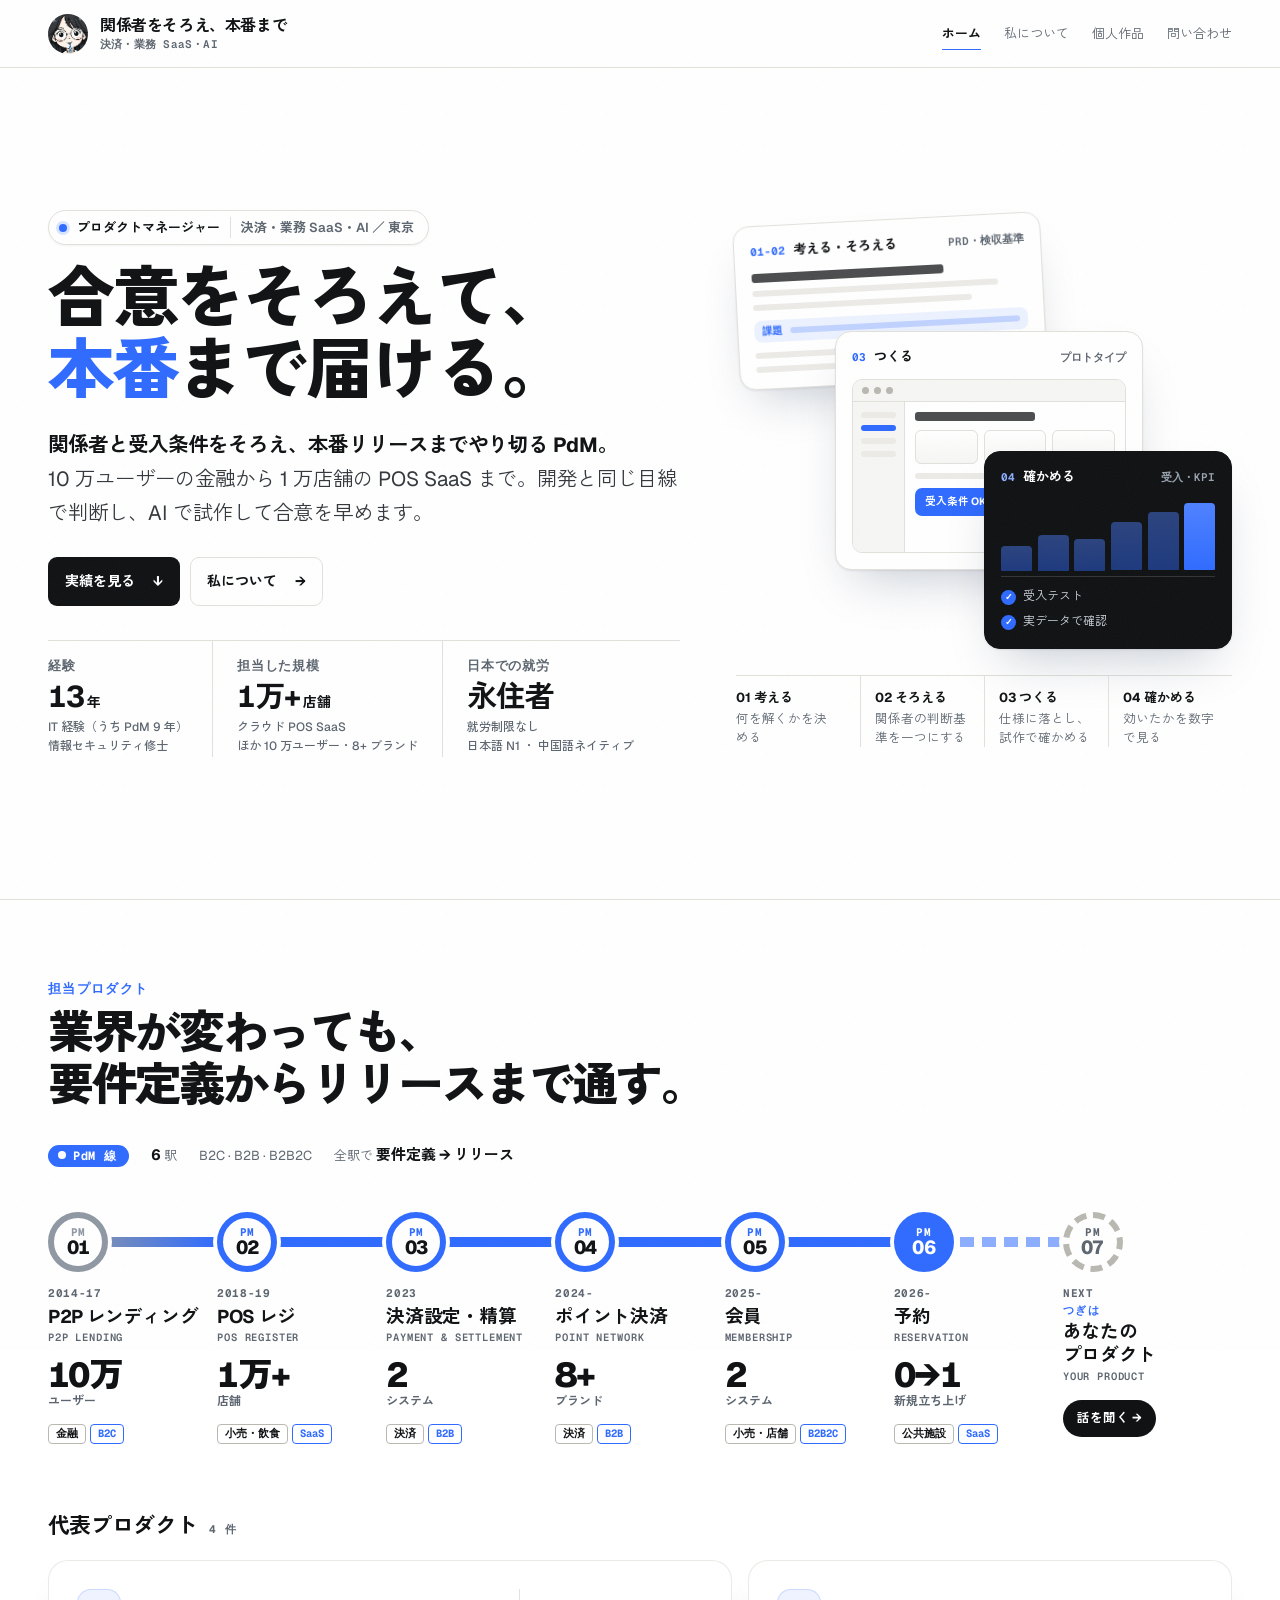
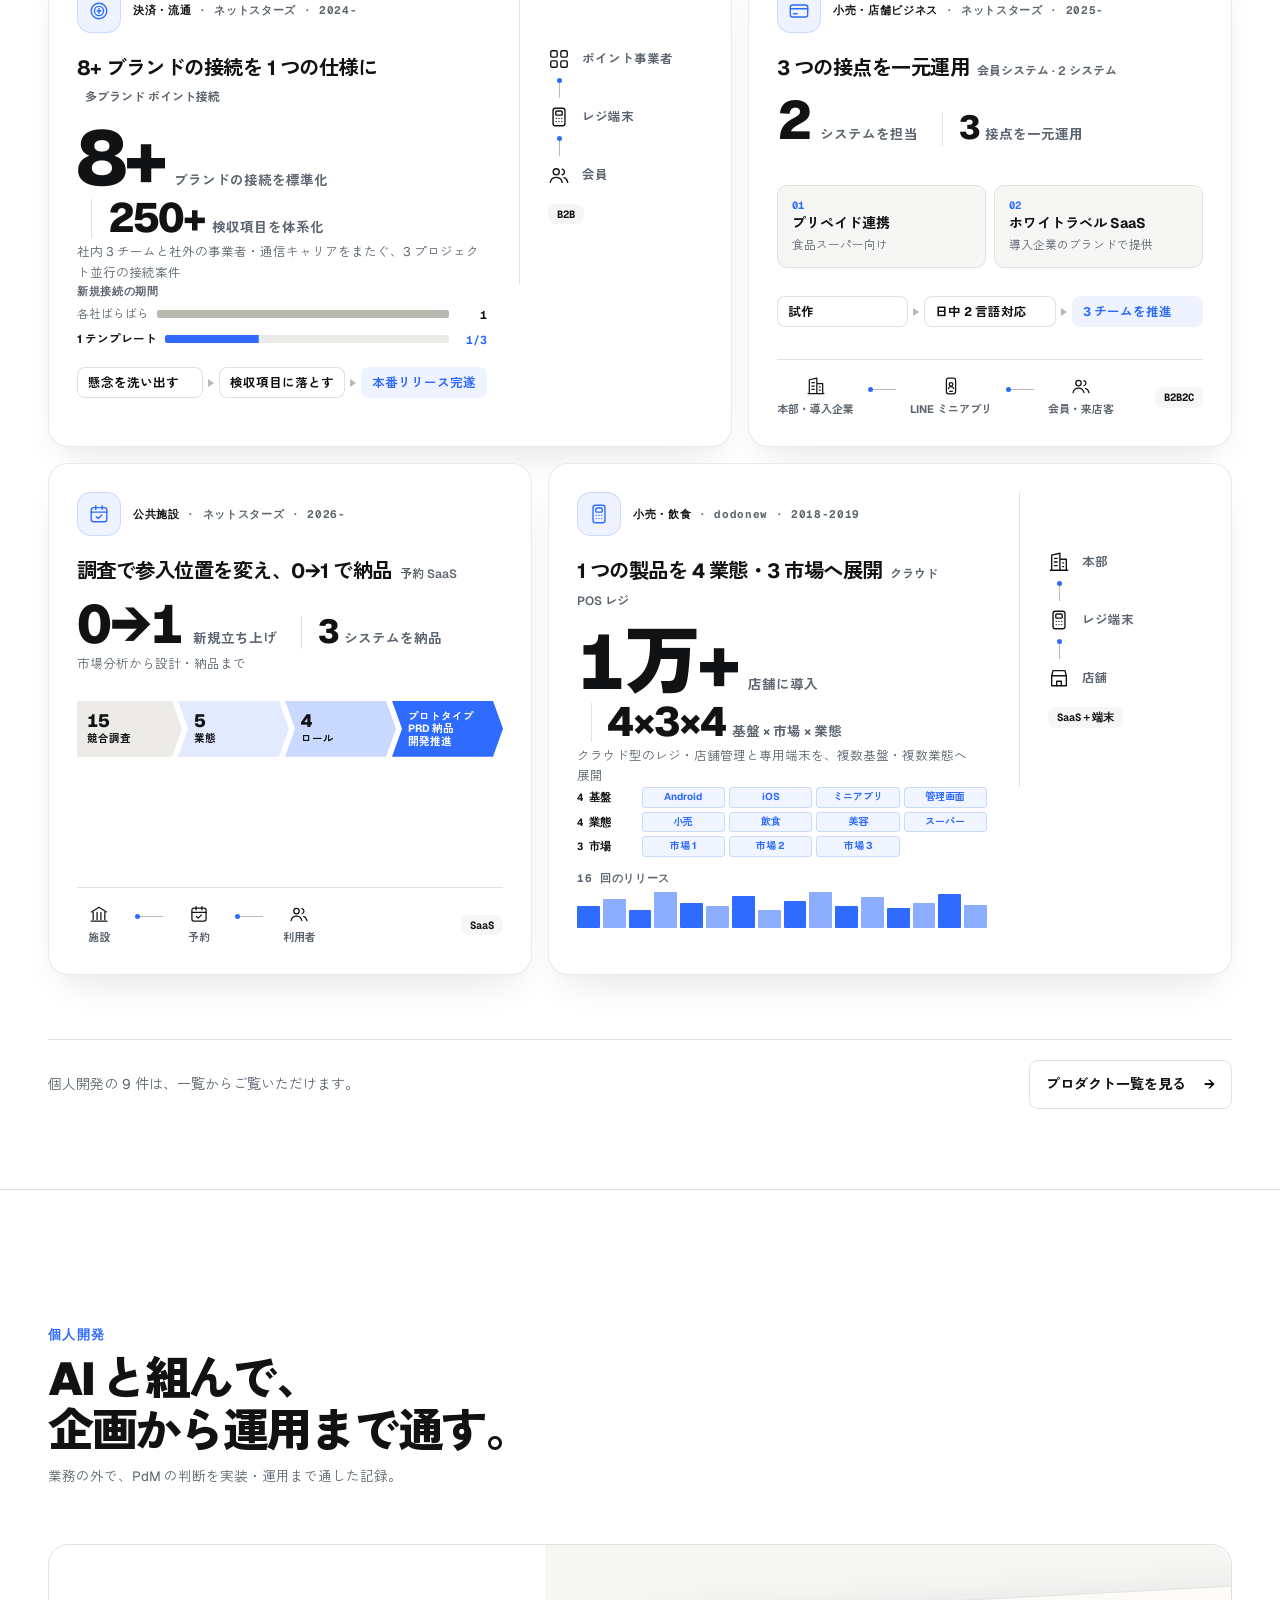
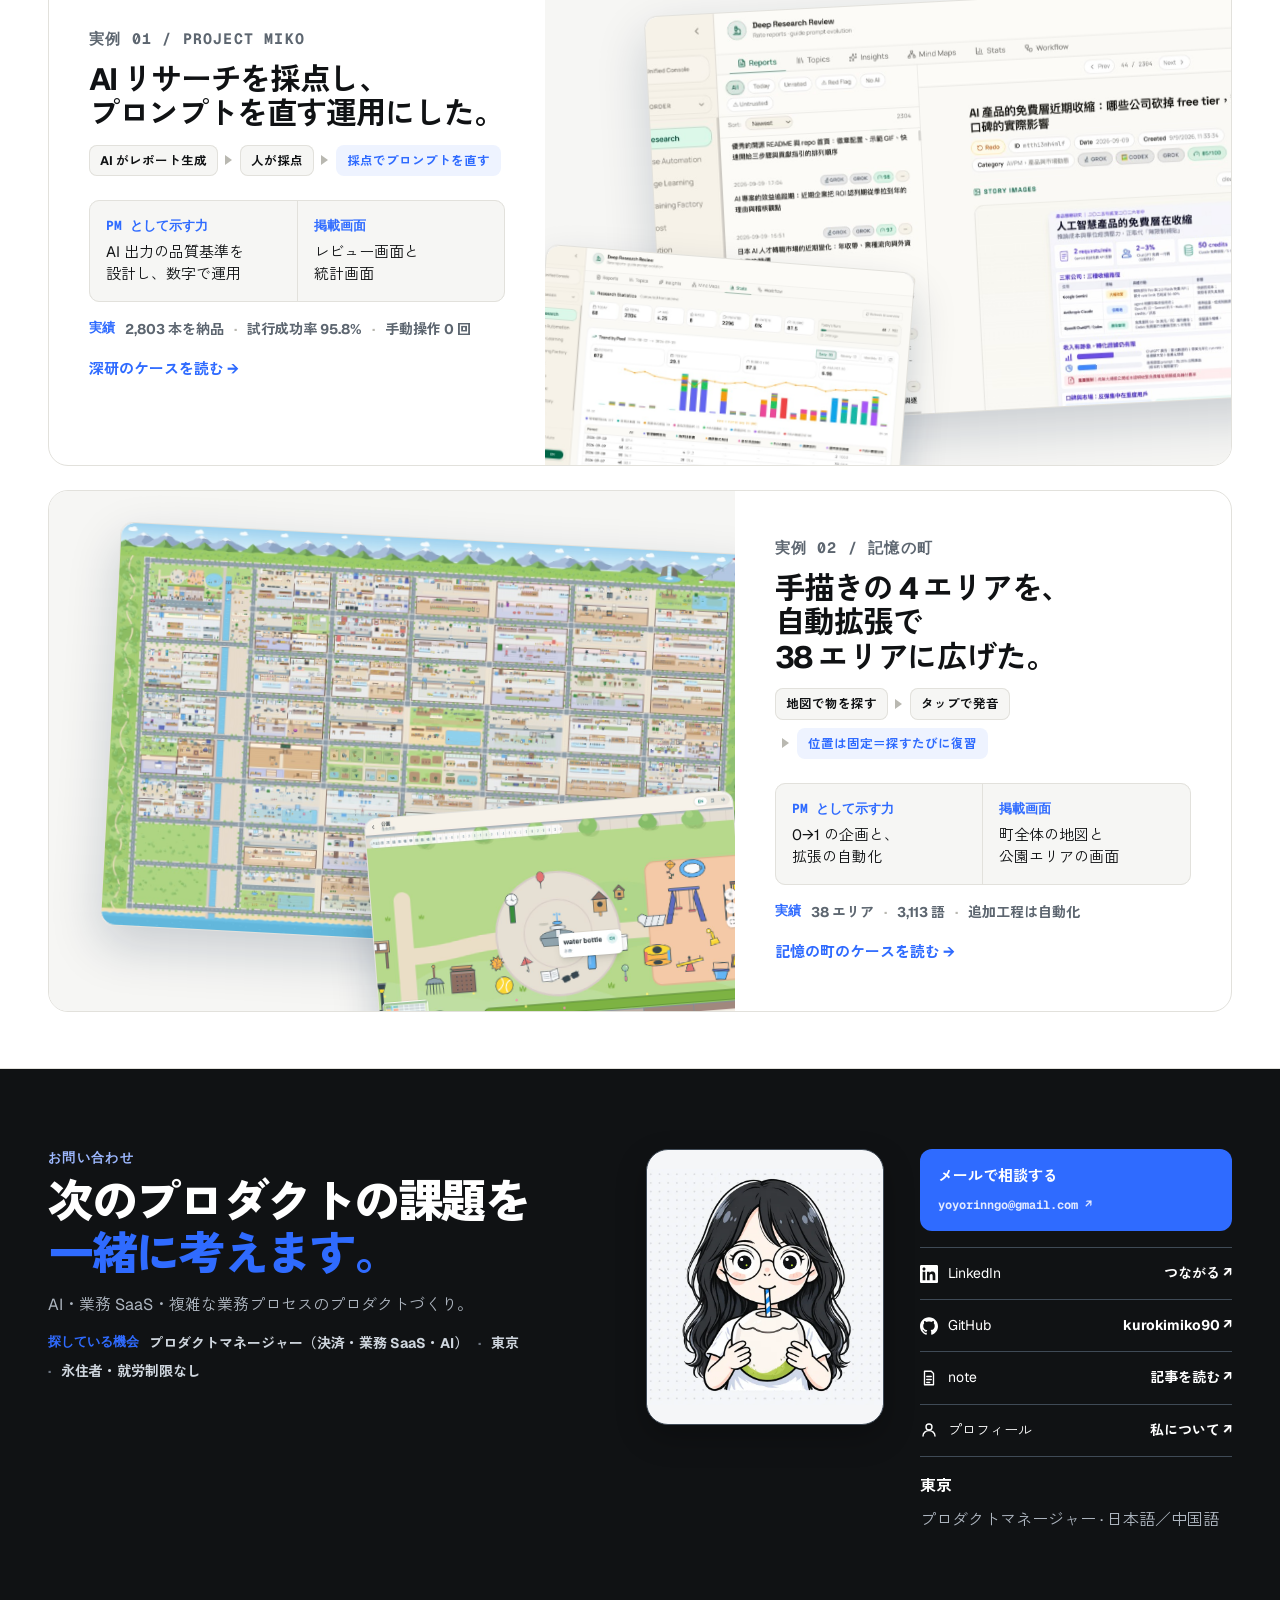
==== index.html @ 5bcd5c74 "docs: rewrite section headings as key claims (yomiyasu polish) Co-Authored-By: Claude Opus 5.5 (1M c" ====
<!doctype html><html><head><meta charset=utf8><meta name=viewport content="width=device-width,initial-scale=1,viewport-fit=cover"><style>:root{color-scheme:light;box-sizing:border-box;padding-top:env(safe-area-inset-top,0px);padding-bottom:env(safe-area-inset-bottom,0px)}html{scroll-padding-top:env(safe-area-inset-top,0px)}body{margin:0;padding:0;font:14px -apple-system,BlinkMacSystemFont,sans-serif;background:#fff;color:#000}img{max-width:100%}[hidden]:not([hidden=until-found i]){display:none!important}</style></head><body>
<title>ポートフォリオ</title>
<style>
  /* ── 改訂 2026-10j：各画面に実際の画面写真（px-）──*/
  .px-fig{margin:0}
  .px-fig img,.dlog-shot,.px-in{display:block;width:100%;height:auto;border:1px solid var(--line);border-radius:12px;background:var(--surface);box-shadow:var(--shadow)}
  .px-fig figcaption{display:flex;flex-direction:column;gap:3px;margin-top:10px;font-size:13px;line-height:1.55;color:var(--muted)}
  .px-fig figcaption b{color:var(--ink);font-size:14px;word-break:auto-phrase}
  .px-wide{margin-top:var(--s6,48px)}
  .px-wide .px-fig{display:grid;grid-template-columns:minmax(0,1.7fr) minmax(0,1fr);gap:32px;align-items:center}
  .px-wide.is-rev .px-fig{grid-template-columns:minmax(0,1fr) minmax(0,1.7fr)}.px-wide.is-rev figcaption{order:-1}
  .px-wide figcaption b{font-size:clamp(17px,1.6vw,20px);letter-spacing:-.02em}
  .px-row{display:grid;grid-template-columns:var(--cols,1fr 1fr);gap:24px;align-items:start;margin-top:var(--s6,48px)}
  .px-row.is-4{--cols:repeat(4,minmax(0,1fr));gap:16px;margin-top:28px}
  .px-row.is-3{--cols:repeat(3,minmax(0,1fr));gap:20px;margin-top:0}
  .px-row.is-pair{--cols:minmax(0,1.5fr) minmax(0,1fr);align-items:center}
  .px-block{margin-top:var(--s6,48px)}
  .px-k{margin:0 0 14px;font:700 var(--type-label)/1.4 var(--mono);color:var(--muted)}
  .dlog-shot{margin:12px 0 0;aspect-ratio:16/10;object-fit:cover;object-position:center}
  .px-in{margin:12px 0 0;height:110px;object-fit:cover;object-position:center 75%}
  @media(hover:hover) and (pointer:fine){.px-fig img{transition:transform var(--medium,.3s) var(--out-bold,ease),box-shadow var(--medium,.3s)}.px-fig:hover img{transform:translateY(-3px);box-shadow:0 18px 36px -18px #091e4250}}
  @media(max-width:900px){.px-row.is-pair{--cols:1fr}.px-wide .px-fig,.px-wide.is-rev .px-fig{grid-template-columns:1fr;gap:12px}.px-wide.is-rev figcaption{order:0}.px-row{--cols:1fr}.px-row.is-4,.px-row.is-3{--cols:repeat(2,minmax(0,1fr))}}
  @media(max-width:420px){.px-row.is-4,.px-row.is-3{gap:12px}.px-fig figcaption{font-size:12px}.px-fig figcaption b{font-size:13px}}
</style>
<style>
  /* ── 改訂 2026-10i：ケースの数字とルールにミニ図（mc-range / stack / branch / pin / lang）── */
  .rc-proof div.mc-range,.rc-proof div.mc-stack{padding:0;border:0}
  .mc-range{position:relative;height:8px;margin:12px 0 0;border-radius:2px;background:var(--surface-2)}
  .mc-range .band{position:absolute;left:0;top:0;bottom:0;width:var(--to);border-radius:2px;background:color-mix(in srgb,var(--brand) 25%,var(--bg))}
  .mc-range .med{position:absolute;left:var(--at);top:-4px;bottom:-4px;width:3px;margin-left:-1.5px;border-radius:2px;background:var(--brand)}
  .mc-scale{display:flex;justify-content:space-between;gap:8px;margin:5px 0 0;font:600 10.5px/1.4 var(--mono);color:var(--muted)}
  .mc-stack{display:flex;gap:2px;height:8px;margin:12px 0 0}
  .mc-stack i{flex:0 0 auto;width:var(--w);min-width:3px;border-radius:2px;background:var(--brand)}
  .mc-stack i.is-fail{background:var(--red)}.mc-stack i.is-ink{background:var(--ink)}.mc-stack i.is-mid{background:var(--line-bold)}
  .rc-guards h3+*,.lg-rule h3+*{margin:10px 0 10px}
  .mc-branch{display:flex;align-items:center;gap:8px;font-size:11.5px;font-weight:700}
  .mc-branch .root{display:flex;flex-direction:column;padding:6px 10px;border-radius:8px;background:var(--ink);color:var(--bg);line-height:1.3}
  .mc-branch .root small{font:600 10px/1.3 var(--mono);color:var(--lime)}
  .mc-branch .ar{color:var(--line-bold)}
  .mc-branch .outs{display:grid;gap:4px}
  .mc-branch .outs span{padding:3px 9px;border-radius:999px;line-height:1.4}
  .mc-branch .ok{background:color-mix(in srgb,var(--brand) 10%,var(--bg));color:var(--brand)}
  .mc-branch .ng{border:1px dashed color-mix(in srgb,var(--red) 45%,var(--line));color:var(--red)}
  .sx-flow.mc-mini{margin-top:10px}
  .sx-flow.mc-mini li{padding:6px 10px;font-size:12px}
  .sx-flow li.is-stop{background:color-mix(in srgb,var(--red) 9%,var(--bg));box-shadow:inset 0 0 0 1px color-mix(in srgb,var(--red) 35%,transparent);color:var(--red)}
  .sx-flow li.is-end.is-stop{background:color-mix(in srgb,var(--red) 9%,var(--bg));color:var(--red)}
  .lg-rule .mc-scale{margin:5px 0 8px;font:600 10.5px/1.4 var(--mono);color:var(--muted)}
  .mc-pin{display:grid;grid-template-columns:repeat(6,22px);gap:4px}
  .mc-pin i{display:grid;place-items:center;height:22px;border-radius:4px;background:var(--surface);font-size:11px;font-style:normal}
  .mc-pin i.on{background:var(--brand);box-shadow:0 0 0 3px color-mix(in srgb,var(--brand) 22%,transparent)}
  .mc-lang{display:flex;align-items:center;gap:10px;font-size:12px;font-weight:700}
  .mc-lang .pic{display:flex;flex-direction:column;justify-content:center;width:84px;height:52px;padding:0 10px;border-radius:8px;background:var(--surface);box-shadow:inset 0 0 0 1px var(--line)}
  .mc-lang small{font:600 10px/1.4 var(--mono);color:var(--muted)}
  .mc-lang .ar{color:var(--line-bold)}
  .mc-lang .chips{display:flex;flex-wrap:wrap;align-items:center;gap:4px}
  .mc-lang .chips i{padding:2px 8px;border-radius:999px;background:color-mix(in srgb,var(--brand) 10%,var(--bg));color:var(--brand);font:700 11px/1.5 var(--mono);font-style:normal}
  .mc-lang .chips small{flex-basis:100%}
</style>
<style>
  /* ── 改訂 2026-10h：ソフトスキルの数字にミニ図（sk-viz）。mc- 部品を共用 ── */
  .sk-viz{display:flex;flex-direction:column;justify-content:center;min-height:72px;margin:16px 0 0}
  .sk-viz .mc-cap{margin-bottom:8px}
  .mc-hub{display:grid;grid-template-columns:64px minmax(0,1fr);gap:14px;align-items:center}
  .mc-hub>b{display:grid;place-items:center;width:64px;height:64px;border-radius:50%;background:var(--brand);color:#fff;font-size:12px;font-weight:700;line-height:1.25;text-align:center}
  .mc-hub ul{display:grid;gap:4px;margin:0;padding:0;list-style:none}
  .mc-hub li{padding-left:8px;border-left:2px solid color-mix(in srgb,var(--brand) 35%,var(--line));font-size:12px;line-height:1.5;color:var(--muted)}
  .mc-hub li b{margin-right:6px;color:var(--ink)}
  .mc-roots{display:flex;flex-wrap:wrap;gap:4px;margin:0}
  .mc-roots span{padding:2px 8px;border-radius:4px;background:var(--surface);font-size:11.5px;font-weight:600;line-height:1.6}
  .mc-roots b{margin-right:4px;font:700 11px/1 var(--mono);color:var(--brand)}
  .mc-term{display:grid;gap:2px;margin:0;padding:10px 12px;border-radius:8px;background:var(--ink);color:#e6e9ee;font:500 11.5px/1.6 var(--mono)}
  .mc-term i{font-style:normal;color:color-mix(in srgb,var(--brand) 55%,#fff)}
  .mc-term .ok{color:var(--lime)}
  .vz-card .vz-big+.sk-viz{margin-top:16px}
</style>
<style>
  /* ── 改訂 2026-10g：数字に小さな図を添える（kb- 成果帯 / mc- カード内ミニ図）職務経歴書 v2.0 準拠 ── */
  .kb-wrap{margin:0 0 72px}
  .kb-head{display:flex;flex-wrap:wrap;align-items:baseline;justify-content:space-between;gap:6px 16px;margin:0 0 12px}
  .kb-head b{font:700 var(--type-label)/1.4 var(--mono);letter-spacing:.08em;color:var(--brand)}
  .kb-head span{font-size:12.5px;color:var(--muted)}
  .kb{display:grid;grid-template-columns:repeat(3,minmax(0,1fr));gap:0 32px;margin:0;padding:0;list-style:none;border-top:2px solid var(--ink)}
  .kb li{display:flex;flex-direction:column;min-width:0;padding:18px 0 0}
  .kb-co{font:700 10.5px/1.4 var(--mono);letter-spacing:.1em;color:var(--muted)}
  .kb-v{margin:10px 0 0;font:800 clamp(34px,3.4vw,48px)/1 var(--display);letter-spacing:-.05em;color:var(--brand);font-variant-numeric:tabular-nums;white-space:nowrap}
  .kb-v small{margin-left:4px;font-size:14px;font-weight:700;letter-spacing:0;color:var(--muted)}
  .kb-l{margin:8px 0 14px;font-size:13.5px;font-weight:700;line-height:1.45}
  .kb-viz{margin-top:auto}
  .mc-cap{margin:0 0 6px;font:700 var(--type-label)/1.4 var(--mono);color:var(--muted)}
  .mc-note{margin:8px 0 0;font-size:11.5px;line-height:1.5;color:var(--muted)}
  .mc-cmp{display:grid;gap:6px}
  .mc-cmp div{display:grid;grid-template-columns:minmax(4.5em,auto) minmax(0,1fr) auto;align-items:center;gap:8px;font-size:11.5px;color:var(--muted)}
  .mc-cmp i{--c:var(--line-bold);display:block;height:8px;border-radius:2px;background:linear-gradient(var(--c),var(--c)) 0 0/var(--w) 100% no-repeat,var(--surface-2)}
  .mc-cmp .is-after{color:var(--ink);font-weight:700}
  .mc-cmp .is-after i{--c:var(--brand)}
  .mc-cmp b{min-width:2.6em;text-align:right;font:700 11.5px/1 var(--mono);color:var(--ink)}
  .mc-cmp .is-after b{color:var(--brand)}
  .mc-badges{display:flex;flex-wrap:wrap;gap:4px;margin:10px 0 0}
  .mc-badges span{padding:2px 8px;border-radius:999px;font:700 10.5px/1.6 var(--mono);white-space:nowrap}
  .mc-ok{background:var(--brand);color:#fff}.mc-nv{background:var(--ink);color:var(--bg)}
  .mc-spark{display:block;width:100%;height:44px;overflow:visible}
  .mc-spark .a{fill:color-mix(in srgb,var(--brand) 10%,var(--bg))}
  .mc-spark .l{fill:none;stroke:var(--brand);stroke-width:1.6;vector-effect:non-scaling-stroke}
  .mc-ticks{display:flex;align-items:flex-end;gap:3px;height:36px}
  .mc-ticks i{flex:1;height:calc(var(--h) * 100%);border-radius:1px;background:var(--brand);transform-origin:50% 100%;transition:transform .6s var(--wp-ease,ease) calc(.2s + var(--n,0) * 30ms)}
  .mc-ticks i:nth-child(even){background:color-mix(in srgb,var(--brand) 55%,var(--bg))}
  .mc-axis{display:flex;justify-content:space-between;margin:4px 0 0;padding-top:4px;border-top:1px solid var(--line-bold);font:600 10.5px/1.4 var(--mono);color:var(--muted)}
  .mc-card{margin:0 0 18px}
  .wp-t .mc-card+.vz-chain.is-card{margin-top:0}
  .mc-fun{display:flex;margin:4px 0 20px;padding:0;list-style:none}
  .mc-fun li{flex:1 1 0;min-width:0;display:flex;flex-direction:column;justify-content:center;gap:2px;height:56px;margin-left:-4px;padding:0 6px 0 16px;clip-path:polygon(0 0,calc(100% - 10px) 0,100% 50%,calc(100% - 10px) 100%,0 100%,10px 50%);font-size:10.5px;font-weight:700;line-height:1.2;color:var(--ink)}
  .mc-fun li:first-child{margin-left:0;padding-left:10px;clip-path:polygon(0 0,calc(100% - 10px) 0,100% 50%,calc(100% - 10px) 100%,0 100%)}
  .mc-fun li b{font:800 18px/1 var(--display);letter-spacing:-.03em;font-variant-numeric:tabular-nums}
  .mc-fun .k1{background:var(--surface-2)}
  .mc-fun .k2{background:color-mix(in srgb,var(--brand) 14%,var(--bg))}
  .mc-fun .k3{background:color-mix(in srgb,var(--brand) 26%,var(--bg))}
  .mc-fun .is-end{background:var(--brand);color:#fff}
  .mc-pos{display:grid;grid-template-columns:minmax(0,1.25fr) minmax(0,1fr);gap:20px;align-items:end}
  .mc-mx{display:grid;gap:4px;margin:0}
  .mc-mx div{display:grid;grid-template-columns:3.8em repeat(4,minmax(0,1fr));gap:4px;align-items:center}
  .mc-mx dt{font:700 10.5px/1 var(--mono);color:var(--ink);white-space:nowrap}
  .mc-mx dd{margin:0;padding:4px 2px;border-radius:4px;background:color-mix(in srgb,var(--brand) 7%,var(--bg));box-shadow:inset 0 0 0 1px color-mix(in srgb,var(--brand) 20%,transparent);text-align:center;font-size:10px;font-weight:700;line-height:1.25;color:var(--brand);word-break:keep-all}
  /* 画面に入るまで縮めておく（reduced-motion では最初から表示） */
  #home-landscape:not(.wp-run) :is(.kb,.wp-bento):not(.wp-run) .mc-ticks i{transform:scaleY(0)}
  @media(prefers-reduced-motion:reduce){.mc-ticks i{transition:none}}
  @media(min-width:1001px){.wp-t.w7>:not(.wp-flow){grid-column:1}}
  @media(max-width:720px){.kb{grid-template-columns:1fr;row-gap:28px}}
  @media(max-width:620px){.mc-pos{grid-template-columns:1fr}.mc-fun li{padding:0 4px 0 14px;font-size:10px}.mc-fun li b{font-size:16px}}
  @media(max-width:460px){.kb{grid-template-columns:1fr}}
  @media print{.mc-ticks i{transform:none!important}}
</style>
<style>
  /* ── 改訂 2026-10f：受賞水準の仕上げ（aw2-）手機導覽・終幕・進捗・細部 ── */
  @media(max-width:720px){
    .topbar .topnav>a[data-route-link=about],.topbar .topnav>a[data-route-link=case]{display:inline-block}
    .topbar .topnav{gap:16px;font-size:12.5px}
  }
  @media(max-width:360px){.topbar .topnav{gap:12px;font-size:12px}}
  @media(max-width:720px){.prod-copy dd br{display:none}}
  .read-progress,.read-progress.on{display:none!important}
  .aw2-progress{position:fixed;left:0;right:0;top:calc(env(safe-area-inset-top,0px) + var(--header));z-index:60;height:2px;pointer-events:none;background:var(--brand);transform:scaleX(var(--p,0));transform-origin:0 50%}
  @media(prefers-reduced-motion:reduce){.aw2-progress{display:none}}
  .aw2-end{padding-block:var(--pad-screen) calc(var(--pad-screen) + 16px)}
  .aw2-end-card{position:relative;display:grid;grid-template-columns:minmax(0,1fr) auto;align-items:end;gap:32px;padding:clamp(28px,5vw,64px);border-radius:var(--r3);background:var(--ink);color:var(--bg);overflow:hidden;text-decoration:none}
  .aw2-end-card:before{content:"";position:absolute;right:-12%;top:-60%;width:60%;aspect-ratio:1;border-radius:50%;background:radial-gradient(closest-side,color-mix(in srgb,var(--brand) 55%,transparent),transparent);opacity:.55;transition:transform .9s var(--aw-ease)}
  .aw2-end-card:hover:before{transform:translate(-6%,10%) scale(1.08)}
  .aw2-end-k{position:relative;margin:0 0 22px;font:700 var(--type-label)/1.4 var(--mono);letter-spacing:.08em;color:color-mix(in srgb,var(--brand) 55%,#fff)}
  .aw2-end-card h2{position:relative;margin:0;font:900 clamp(2.2rem,6vw,5rem)/1.05 var(--display);letter-spacing:-.04em;color:#fff;text-wrap:balance;word-break:auto-phrase}
  .aw2-end-card p{position:relative;margin:16px 0 0;font-size:var(--type-body);color:color-mix(in srgb,var(--bg) 68%,var(--ink))}
  .aw2-end-go{position:relative;display:grid;place-items:center;width:clamp(64px,8vw,96px);aspect-ratio:1;border-radius:50%;background:#fff;color:var(--ink);font-size:26px;transition:transform .5s var(--aw-ease),background .3s,color .3s}
  .aw2-end-card:hover .aw2-end-go,.aw2-end-card:focus-visible .aw2-end-go{transform:rotate(-45deg) scale(1.06);background:var(--brand);color:#fff}
  .aw2-end-card:focus-visible{outline:3px solid var(--brand);outline-offset:4px}
  .aw2-end-meta{display:flex;flex-wrap:wrap;gap:8px 20px;margin:20px 0 0;font-size:var(--type-reading);color:var(--muted)}
  .aw2-end-meta a{color:var(--ink);font-weight:700}
  .aw2-end-meta a:hover,.aw2-end-meta a:focus-visible{color:var(--brand)}
  @media(max-width:620px){.aw2-end-card{grid-template-columns:1fr;gap:24px}}
  a:focus-visible,button:focus-visible,summary:focus-visible{outline:2px solid var(--brand);outline-offset:3px;border-radius:4px}
  .screen.aw2-end{min-height:0;display:block;border-top:0}
  .screen.hv-screen{overflow:clip}
  @media(hover:hover) and (pointer:fine) and (prefers-reduced-motion:no-preference){
    .hx-stack{transform:perspective(1200px) rotateX(var(--ry,0deg)) rotateY(var(--rx,0deg));transition:transform .8s var(--aw-ease);transform-style:preserve-3d}
    .hx-stack .hx-card{transition:translate .8s var(--aw-ease)}
    .hx-stack .hx-doc{translate:calc(var(--mx,0) * -10px) calc(var(--my,0) * -8px)}
    .hx-stack .hx-kpi{translate:calc(var(--mx,0) * 14px) calc(var(--my,0) * 10px)}
  }
  .topbar .mark.mark-face{display:block;flex:none;width:40px;height:40px;padding:0;border-radius:50%;background:var(--surface);box-shadow:inset 0 0 0 1px var(--line);overflow:hidden;color:inherit;font-size:0;transition:transform .5s var(--aw-ease),box-shadow .3s}
  .mark-face svg{display:block;width:100%;height:100%}
  .mark-pupils{transform:translate(var(--fx,0px),var(--fy,0px));transition:transform .25s var(--out-bold)}
  .identity:hover .mark-face,.identity:focus-visible .mark-face{transform:rotate(-8deg) scale(1.06);box-shadow:inset 0 0 0 1.5px var(--brand)}
  @media(max-width:720px){.topbar .mark.mark-face{width:36px;height:36px}}
  ::selection{background:color-mix(in srgb,var(--brand) 22%,var(--bg));color:var(--ink)}
  .lg-card-map img{aspect-ratio:1600/1015;object-fit:fill}
  @media(min-width:1001px){.prod-split.flip .prod-shot.main.lg-card-map{left:3%;right:auto;width:94%;top:6%}}
</style>
<link rel="preconnect" href="https://fonts.googleapis.com"><link rel="preconnect" href="https://fonts.gstatic.com" crossorigin><link rel="stylesheet" href="https://fonts.googleapis.com/css2?family=Geist:wght@400..800&family=Geist+Mono:wght@500;700&family=Zen+Kaku+Gothic+New:wght@400;500;700;900&display=swap">

<style>
  /* ── 改訂 2026-10e：はみ出し修正 ── */
  .wp-t .vz-chain.is-card{margin:12px 0 20px}
  /* 泳道カード：番号と担当を 1 行目、工程名は全幅の 2 行目へ */
  .sw-grid .sw-card header{display:grid;grid-template-columns:auto minmax(0,1fr);align-items:baseline;gap:4px 8px}
  .sw-grid .sw-card header b{grid-column:1;grid-row:1}
  .sw-grid .sw-card header span{grid-column:2;grid-row:1;justify-self:end;margin-left:0}
  .sw-grid .sw-card header h3{grid-column:1/-1;grid-row:2;min-width:0;word-break:auto-phrase;overflow-wrap:anywhere;line-height:1.4}
  /* 首頁の利用者フロー：狭い幅でラベルを折り返す */
  @media(max-width:1100px){
    .wp-t:not(.w7):not(.w12)>.wp-flow{flex-wrap:wrap;gap:8px 8px}
    .wp-t:not(.w7):not(.w12)>.wp-flow li{flex:1 1 0;min-width:0;white-space:normal;text-align:center;word-break:auto-phrase}
    .wp-t:not(.w7):not(.w12)>.wp-flow .ar{flex:0 0 18px;width:18px}
    .wp-t:not(.w7):not(.w12)>.wp-flow .tag{order:-1;flex:0 0 100%;margin:0;padding:0;background:none;text-align:right;color:var(--muted)}
  }
  @media(max-width:1000px){
    .wp-t>.wp-flow{flex-wrap:wrap;gap:8px 8px}
    .wp-t>.wp-flow li{flex:1 1 0;min-width:0;white-space:normal;text-align:center;word-break:auto-phrase}
    .wp-t>.wp-flow .ar{flex:0 0 18px;width:18px}
    .wp-t>.wp-flow .tag{order:-1;flex:0 0 100%;margin:0;padding:0;background:none;text-align:right;color:var(--muted)}
  }
</style>
<style>
  /* ── 改訂 2026-10d：引き算（ls-）層を 3 段に・強調色は 1 区画 1 つ・詳細は畳む ── */
  /* 強調色を絞る：補助ラベルとタグは無彩色に */
  #aboutView .vz-card .vz-tag{color:var(--muted)}
  .vz-card .ab-ic{display:none}
  .vz-src{border:0;padding:0}
  .sx-tags li{border-color:var(--line);background:none;color:var(--ink);font-weight:600}
  .sx-tags li b{color:var(--brand)}
  .sx-flow li{background:none;box-shadow:inset 0 0 0 1px var(--line)}
  .sx-flow li.is-end{background:color-mix(in srgb,var(--brand) 8%,var(--bg));box-shadow:none}
  /* ソフトスキル：数字＋一文だけ。進め方は畳む */
  .vz-grid{gap:0 56px}
  .vz-card{padding:34px 0 36px}
  .vz-card h3{margin-top:10px}
  .vz-big{margin:18px 0 0}
  .vz-more{margin:18px 0 0}
  .vz-more summary{display:inline-flex;align-items:center;gap:6px;list-style:none;cursor:pointer;font:700 var(--type-label)/1.6 var(--mono);color:var(--muted)}
  .vz-more summary::-webkit-details-marker{display:none}
  .vz-more summary:after{content:"+";display:grid;place-items:center;width:16px;height:16px;border:1px solid var(--line-bold);border-radius:50%;font-size:11px;line-height:1}
  .vz-more[open] summary:after{content:"−"}
  .vz-more summary:hover,.vz-more summary:focus-visible{color:var(--ink);outline:none}
  .vz-more .vz-chain{margin:12px 0 0}
  .vz-more .vz-also{padding-top:10px}
  /* 価値：実現 6 件を主役に、残りは一行の注記へ */
  .rc-vlist li:not(.v-done){padding:7px 0;border-bottom-style:dashed}
  .rc-vlist li:not(.v-done) b{display:inline;font-size:13.5px;font-weight:600;color:var(--muted)}
  .rc-vlist li:not(.v-done) p{display:inline;margin-left:10px;font-size:12.5px;opacity:.8}
  .rc-vlist li:not(.v-done) .mk{width:10px;height:10px;margin:.45em 0 0 2px}
  .rc-vlist li:not(.v-done) .st{background:none;padding:0}
  .rc-vlist li.v-done{padding:16px 0}
  .rc-vlist li.v-done b{font-size:16px}
  /* 仕組み：カードは工程名だけ。説明は指すと開く */
  @media(min-width:721px){
    .sw-card{transition:box-shadow .2s,border-color .2s}
    .sw-card>p,.sw-card .sw-chips{display:grid;grid-template-rows:0fr;max-height:0;margin:0;overflow:hidden;opacity:0;transition:max-height .3s ease,opacity .2s,margin .3s}
    .sw-card header{margin-bottom:0}
    .sw-card:is(:hover,:focus-visible,:focus-within)>p,.sw-card:is(:hover,:focus-visible,:focus-within) .sw-chips{max-height:120px;margin-top:6px;opacity:1}
    .sw-card:is(:hover,:focus-visible){outline:none;box-shadow:0 8px 24px -12px #091e4240}
    .sw-card .sw-flag{margin-top:6px}
    .sw-grid:after{content:"カードを指すと説明";grid-column:2/-1;justify-self:end;font:600 11px/1 var(--mono);color:var(--muted)}
  }
</style>
<style>
  /* ── 改訂 2026-10c：長文を図に（sx-）フロー／タグ／ルール表 ── */
  .sx-flow{display:flex;flex-wrap:wrap;align-items:stretch;gap:8px 0;margin:14px 0 0;padding:0;list-style:none}
  .sx-flow li{position:relative;display:flex;flex-direction:column;justify-content:center;padding:8px 12px;border-radius:9px;background:var(--surface);font-size:13px;font-weight:700;line-height:1.4;color:var(--ink)}
  .sx-flow li small{font:700 10.5px/1.4 var(--mono);color:var(--muted)}
  .sx-flow li+li{margin-left:22px}
  .sx-flow li+li:before{content:"";position:absolute;left:-15px;top:50%;border:5px solid transparent;border-left:7px solid var(--line-bold);border-right:0;transform:translateY(-50%)}
  .sx-flow li.is-end{background:color-mix(in srgb,var(--brand) 10%,var(--bg));color:var(--brand)}
  .sx-flow li.is-end small{color:var(--brand)}
  .sx-flow.is-plain li+li{margin-left:8px}.sx-flow.is-plain li+li:before{display:none}
  .sx-tags{display:flex;flex-wrap:wrap;gap:6px;margin:12px 0 0;padding:0;list-style:none}
  .sx-tags li{padding:4px 10px;border:1px solid color-mix(in srgb,var(--brand) 25%,var(--line));border-radius:999px;background:color-mix(in srgb,var(--brand) 6%,var(--bg));color:var(--brand);font-size:12.5px;font-weight:700;line-height:1.5}
  .sx-tags li b{margin-right:3px;font-size:14px}
  .sx-tags li.is-muted{border-style:dashed;border-color:var(--line-bold);background:none;color:var(--muted)}
  .sx-tags.is-warn li{border-color:color-mix(in srgb,var(--red) 30%,var(--line));background:color-mix(in srgb,var(--red) 6%,var(--bg));color:var(--red)}
  .sx-tags.is-warn li:before{content:"× "}
  .sx-head{max-width:700px;margin-top:16px;color:var(--muted);font-size:15px}
  .sx-head>p{margin:0}
  .sx-rule{display:grid;grid-template-columns:repeat(3,minmax(0,1fr));gap:8px;margin:14px 0 0}
  .sx-rule div{padding:10px 12px;border-left:3px solid var(--line-bold);border-radius:4px 10px 10px 4px;background:var(--surface)}
  .sx-rule dt{font:700 var(--type-label)/1.4 var(--mono);color:var(--muted)}
  .sx-rule dd{margin:3px 0 0;font-size:13px;font-weight:700;line-height:1.45;color:var(--ink)}
  .sx-rule .stop{border-color:var(--red)}.sx-rule .stop dt{color:var(--red)}
  .sx-rule .flag{border-color:var(--brand)}.sx-rule .flag dt{color:var(--brand)}
  .sx-rule .human{border-color:var(--ink)}
  .ad-why-body .sx-flow li{background:var(--bg)}
  .pq-qs .sx-flow li{display:flex;grid-template-columns:none;gap:0;padding:8px 12px;border-bottom:0}
  @media(max-width:620px){
    .sx-flow:not(.is-plain){flex-direction:column;align-items:flex-start}
    .sx-flow:not(.is-plain) li+li{margin:12px 0 0}
    .sx-flow:not(.is-plain) li+li:before{left:16px;top:-11px;border:5px solid transparent;border-top:7px solid var(--line-bold);border-bottom:0;transform:none}
    .sx-rule{grid-template-columns:1fr}}
</style>
<style>
  /* ── 改訂 2026-10b：ソフトスキルを数字カードに / 行動の 3 段チェーン（vz-） ── */
  .vz-grid{display:grid;grid-template-columns:repeat(3,minmax(0,1fr));gap:14px;margin:8px 0 0;padding:0;list-style:none}
  .vz-card{display:flex;flex-direction:column;padding:22px;border:1px solid var(--line);border-radius:18px;background:var(--bg)}
  .vz-card header{display:flex;align-items:center;gap:10px}
  .vz-card .ab-ic{width:36px;height:36px;border-radius:11px}.vz-card .ab-ic svg{width:18px;height:18px}
  .vz-tag{margin:0;font:700 var(--type-label)/1.4 var(--mono);letter-spacing:.04em;color:var(--brand)}
  .vz-src{margin-left:auto;padding:1px 8px;border:1px solid var(--line);border-radius:999px;font:700 10px/1.6 var(--mono);color:var(--muted)}
  .vz-card h3{margin:14px 0 0;font-size:17px;line-height:1.4;letter-spacing:-.015em}
  .vz-big{display:flex;flex-wrap:wrap;align-items:baseline;gap:2px 10px;margin:12px 0 16px}
  .vz-big b{font-size:clamp(34px,3.2vw,44px);line-height:1;letter-spacing:-.04em;color:var(--brand);font-variant-numeric:tabular-nums}
  .vz-big span{font-size:13px;font-weight:700;color:var(--muted)}
  .vz-chain{display:flex;align-items:stretch;gap:0;margin:0;padding:0;list-style:none;counter-reset:vz}
  .vz-chain li{position:relative;flex:1 1 0;min-width:0;padding:8px 8px 8px 10px;border-radius:8px;background:var(--surface);font-size:12px;font-weight:700;line-height:1.4;color:var(--ink)}
  .vz-chain li+li{margin-left:14px}
  .vz-chain li+li:before{content:"";position:absolute;left:-11px;top:50%;border:4px solid transparent;border-left:6px solid var(--line-bold);border-right:0;transform:translateY(-50%)}
  .vz-chain li.is-end{background:color-mix(in srgb,var(--brand) 10%,var(--bg));color:var(--brand)}
  .vz-chain.is-card{margin:-6px 0 20px}
  .vz-also{display:flex;flex-wrap:wrap;gap:6px;margin:auto 0 0;padding:14px 0 0;list-style:none}
  .vz-also li{padding:3px 9px;border:1px dashed var(--line-bold);border-radius:999px;font-size:11.5px;line-height:1.5;color:var(--muted)}
  .vz-also li:before{content:"＋ ";color:var(--brand);font-weight:700}
  .vz-card .vz-chain{margin-bottom:0}
  .vz-anim .vz-card{opacity:0;transform:translateY(14px);transition:opacity .6s ease calc(var(--i)*80ms),transform .6s ease calc(var(--i)*80ms)}
  .vz-anim .vz-on .vz-card{opacity:1;transform:none}
  @media(prefers-reduced-motion:reduce){.vz-anim .vz-card{opacity:1;transform:none;transition:none}}
  @media(max-width:1000px){.vz-grid{grid-template-columns:repeat(2,minmax(0,1fr))}}
  @media(max-width:620px){.vz-grid{grid-template-columns:1fr}}
  .dl-big{margin:auto 0 10px;padding-top:14px;border-top:1px solid var(--line)}
  .dl-judge{display:flex;gap:10px;align-items:baseline;margin:0;font-size:13.5px;font-weight:700;line-height:1.5}
  .dl-judge b{flex:none;padding:1px 8px;border-radius:999px;background:var(--ink);color:var(--bg);font:700 10px/1.7 var(--mono)}
  /* 担当領域：路線図（rm-）— 駅ナンバリング・乗換表示・「つぎは」 */
  .rm{--rm-line:var(--brand);--rm-old:#8f98a3;margin:0 0 72px}
  .rm-info{display:flex;flex-wrap:wrap;align-items:center;gap:8px 22px;margin:0 0 44px;font-size:13px;color:var(--muted)}
  .rm-info b{color:var(--ink);font-size:15px}
  .rm-info small{margin-left:6px;font:600 11px/1 var(--mono);color:var(--muted)}
  .rm-chip{padding:5px 12px 5px 10px;border-radius:999px;background:var(--rm-line);color:#fff;font:700 12px/1 var(--mono);letter-spacing:.06em}
  .rm-chip:before{content:"";display:inline-block;width:8px;height:8px;margin-right:7px;border-radius:50%;background:#fff;vertical-align:1px}
  .rm-line{position:relative;display:grid;grid-template-columns:repeat(7,minmax(0,1fr));margin:0;padding:0;list-style:none}
  .rm-st{position:relative;display:flex;flex-direction:column;align-items:flex-start;gap:6px;padding-right:12px;min-width:0}
  .rm-st:before{content:"";position:absolute;left:0;right:0;top:25px;height:10px;background:var(--rm-line)}
  .rm-st:first-child:before{left:24px;border-radius:5px 0 0 5px;background:linear-gradient(90deg,var(--rm-old),var(--rm-line))}
  .rm-st.is-now:before{background:repeating-linear-gradient(90deg,var(--rm-line) 0 14px,transparent 14px 22px);opacity:.55}
  .rm-st.is-next:before{display:none}
  .rm-badge{position:relative;z-index:1;display:grid;place-items:center;align-content:center;width:60px;height:60px;border:6px solid var(--rm-line);border-radius:50%;background:var(--bg);box-shadow:0 0 0 4px var(--bg)}
  .rm-badge i{font:700 11px/1 var(--mono);font-style:normal;letter-spacing:.04em;color:var(--rm-line)}
  .rm-badge b{font:800 19px/1 var(--display);letter-spacing:-.04em;color:var(--ink);font-variant-numeric:tabular-nums}
  .rm-st:first-child .rm-badge{border-color:var(--rm-old)}.rm-st:first-child .rm-badge i{color:var(--rm-old)}
  .rm-st.is-now .rm-badge{background:var(--rm-line)}.rm-st.is-now .rm-badge i,.rm-st.is-now .rm-badge b{color:#fff}
  .rm-st.is-now .rm-badge:after{content:"";position:absolute;inset:-14px;border-radius:50%;border:2px solid var(--rm-line);opacity:0;animation:rm-ping 2.4s ease-out 1.2s infinite}
  @keyframes rm-ping{0%{opacity:.6;transform:scale(.7)}100%{opacity:0;transform:scale(1.25)}}
  .rm-st.is-next .rm-badge{border-style:dashed;border-color:var(--line-bold)}.rm-st.is-next .rm-badge i{color:var(--muted)}.rm-st.is-next .rm-badge b{color:var(--muted)}
  .rm-st time{margin-top:10px;font:700 11px/1 var(--mono);letter-spacing:.06em;color:var(--muted);font-variant-numeric:tabular-nums}
  .rm-st h4{display:flex;flex-direction:column;margin:0;font-size:clamp(16px,1.45vw,20px);line-height:1.25;letter-spacing:-.02em;text-wrap:balance}
  .rm-st h4 small{margin-top:3px;font:600 10.5px/1.2 var(--mono);letter-spacing:.08em;text-transform:uppercase;color:var(--muted)}
  .rm-metric{margin:8px 0 0;font-size:12px;font-weight:700;color:var(--muted)}
  .rm-metric strong{display:block;font-size:clamp(28px,2.7vw,40px);line-height:1;letter-spacing:-.05em;color:var(--ink);font-variant-numeric:tabular-nums}
  .rm-xfer{display:flex;flex-wrap:wrap;gap:4px;margin:6px 0 0}
  .rm-xfer i{padding:2px 7px;border:1.5px solid var(--line-bold);border-radius:4px;font:700 10.5px/1.3 var(--mono);font-style:normal;color:var(--ink)}
  .rm-xfer i.m{border-color:var(--rm-line);color:var(--rm-line)}
  .rm-tsugi{margin-bottom:4px;font:700 11px/1 var(--mono);letter-spacing:.14em;color:var(--brand)}
  .rm-st.is-next h4{color:var(--ink)}
  .rm-go{margin-top:12px;padding:8px 14px;border-radius:999px;background:var(--ink);color:var(--bg);font-size:12.5px;font-weight:700;text-decoration:none}
  .rm-go:hover,.rm-go:focus-visible{background:var(--brand);outline:none}
  @media(prefers-reduced-motion:reduce){.rm-st.is-now .rm-badge:after{animation:none}}
  @media(max-width:900px){.rm-info{gap:8px 14px}.rm-info small{display:none}.rm-info span:last-child{flex-basis:100%}
    .rm-line{grid-template-columns:1fr;gap:26px}
    .rm-st{display:grid;grid-template-columns:60px minmax(0,1fr) auto;grid-template-areas:"b t t" "b h m" "b x m";column-gap:16px;row-gap:4px;padding:0}
    .rm-st:before,.rm-st:first-child:before,.rm-st.is-next:before{left:25px;right:auto;top:30px;bottom:-56px;width:10px;height:auto;border-radius:0;background:var(--rm-line)}
    .rm-st:first-child:before{background:linear-gradient(180deg,var(--rm-old),var(--rm-line))}
    .rm-st.is-now:before{background:repeating-linear-gradient(180deg,var(--rm-line) 0 12px,transparent 12px 20px);opacity:.55}
    .rm-st.is-next:before{display:none}
    .rm-badge{grid-area:b}.rm-st time{grid-area:t;margin:0}.rm-st h4{grid-area:h}.rm-metric{grid-area:m;margin:0;text-align:right}.rm-xfer{grid-area:x}.rm-go{grid-area:x;justify-self:start;margin-top:6px}}
  /* ソフトスキル：枠を外し、罫線のスペックシートに */
  .vz-grid{gap:0 40px;border-top:2px solid var(--ink)}
  .vz-card{padding:26px 0 30px;border:0;border-bottom:1px solid var(--line);border-radius:0;background:none}
  .vz-big b{font-size:clamp(44px,4.4vw,64px);letter-spacing:-.06em}
  .vz-card h3{font-size:18px}
</style>
<style>
  /* ── 改訂 2026-10：首頁を人物像の上位軸へ（wp-xyz / hx-steps.is-4 / 判断→個人開発の順） ── */
  .wp-xyz-unused{margin:-8px 0 20px;padding:10px 12px;border-left:2px solid var(--brand);background:color-mix(in srgb,var(--brand) 5%,var(--bg));border-radius:0 10px 10px 0;font-size:13.5px;line-height:1.65;color:var(--ink)}
  .wp-xyz b{display:block;margin-bottom:2px;font:700 var(--type-label)/1.5 var(--mono);color:var(--brand)}
  .hx-steps.is-4{grid-template-columns:repeat(4,1fr)}
  .dt-strip+.prod-evidence{margin-top:112px}
  #home-types .dt-strip{margin-top:0}
  @media(max-width:720px){.hx-steps.is-4{grid-template-columns:1fr 1fr}.hx-steps.is-4 div:nth-child(3){padding-left:0;border-left:0}}
</style>
<style>
  /* ── 改訂 2026-09：読み方の注記・示す力・判断ログ（dlog-） ── */
  .hx-note{margin:-6px 0 22px;padding-left:12px;border-left:2px solid var(--brand);color:var(--muted);font-size:13.5px;line-height:1.65}
  .prod-proof{display:flex;flex-wrap:wrap;gap:4px 10px;margin:14px 0 0;padding:10px 12px;border-radius:10px;background:color-mix(in srgb,var(--brand) 7%,var(--bg));font-size:14px;font-weight:700;line-height:1.5}
  .prod-proof b{font:700 var(--type-label)/1.6 var(--mono);color:var(--brand)}
  .prod-evidence+.dt-strip{margin-top:112px}
  #home-landscape .section-head{display:flex;flex-wrap:wrap;align-items:flex-end;justify-content:space-between;gap:16px}
  .contact-want{display:flex;flex-wrap:wrap;gap:4px 10px;margin-top:14px;font-size:14px;font-weight:700}
  .contact-want b{font:700 var(--type-label)/1.6 var(--mono);color:var(--brand)}
  .dlog-grid{display:grid;grid-template-columns:repeat(3,minmax(0,1fr));gap:12px}
  .dlog-item{display:flex;flex-direction:column;padding:22px;border:1px solid var(--line);border-radius:16px;background:var(--bg)}
  .dlog-item>b{font:700 var(--type-label)/1.4 var(--mono);color:var(--brand)}
  .dlog-item h3{margin:10px 0 16px;font-size:18px;line-height:1.45;letter-spacing:-.02em}
  .dlog-item dl{display:grid;gap:10px;margin:auto 0 0;padding-top:14px;border-top:1px solid var(--line)}
  .dlog-item dt{font:700 var(--type-label)/1.4 var(--mono);color:var(--muted)}
  .dlog-item dd{margin:2px 0 0;font-size:var(--type-reading);line-height:1.65;color:var(--muted)}
  .dlog-item div:first-child dd{color:var(--ink);font-weight:700}
  .dlog-bridge{display:grid;grid-template-columns:auto 1fr;gap:16px;align-items:baseline;margin:20px 0 0;padding:18px 20px;border-radius:14px;background:var(--ink);color:var(--bg);font-size:var(--type-reading);line-height:1.7}
  .dlog-bridge b{font:700 var(--type-label)/1.6 var(--mono);color:color-mix(in srgb,var(--brand) 55%,#fff);white-space:nowrap}
  @media(max-width:900px){.dlog-grid{grid-template-columns:1fr}.dlog-bridge{grid-template-columns:1fr;gap:6px}}
  .dt-strip .dlog-grid{margin-top:28px}.dt-strip .dlog-item h3{font-size:clamp(17px,1.5vw,19px)}
  .hx-facts dd b{white-space:nowrap}
  .hx-eyebrow{white-space:nowrap}.hx-eyebrow>span .hx-loc{padding:0;border:0}
  @media(max-width:520px){.hx-loc{display:none}.hx-eyebrow{font-size:12px}}
  .prod-copy .prod-proof{margin:16px 0 0;padding:0;background:none;font-size:14px}.prod-copy .prod-proof span+span:before{content:"·";margin-right:10px;color:var(--line-bold)}
  .contact-want{color:#cfd6de}.contact-want span+span:before{content:"·";margin-right:10px;color:#6b7480}
  #home-types .hx-note{max-width:640px;margin:-24px 0 56px}
  @media(max-width:520px){.wp-flow{flex-wrap:wrap;gap:8px}.wp-flow .ar{width:14px}.wp-flow .tag{margin-left:0}}
</style>
<style>
  /* ── 01 課題：問いと交接線（pq-） ── */
  .pq-layout{display:grid;grid-template-columns:minmax(0,5fr) minmax(0,7fr);gap:clamp(32px,5vw,72px);align-items:center}
  .pq-h{margin:10px 0 16px;font-size:clamp(1.75rem,2.7vw,2.6rem);line-height:1.22;letter-spacing:-.03em;word-break:auto-phrase}
  .pq-lede{margin:0 0 var(--s4);color:var(--muted);font-size:var(--type-body);line-height:1.75}
  .pq-qs{display:grid;margin:0;padding:0;list-style:none;border-top:1px solid var(--line)}
  .pq-qs li{display:grid;grid-template-columns:44px 1fr;gap:12px;padding:20px 0;border-bottom:1px solid var(--line)}
  .pq-n{font:700 13px/1.9 var(--mono);color:var(--brand)}
  .pq-qs h3{margin:0 0 6px;font-size:17px;line-height:1.45;letter-spacing:-.015em}
  .pq-qs p{margin:0;color:var(--muted);font-size:var(--type-reading);line-height:1.8}
  .pq-fig{position:relative;margin:0;padding-top:52px}
  .pq-sheets{position:absolute;inset:0 0 auto;height:100%}
  .pq-sheet{position:absolute;left:0;right:0;display:flex;gap:10px;padding:10px 20px;border:1px solid var(--line);border-radius:16px;background:var(--bg);font-size:var(--type-label);color:var(--muted)}
  .pq-sheet b{font:700 var(--type-label)/1.5 var(--mono);color:var(--line-bold)}
  .pq-sheet.s3{top:0;margin-inline:36px;height:80px;opacity:.55}
  .pq-sheet.s2{top:26px;margin-inline:18px;height:80px;opacity:.85}
  .pq-board{position:relative;padding:24px 24px 20px;border:1px solid var(--line-bold);border-radius:18px;background:var(--bg);box-shadow:0 1px 2px #091e4214,0 24px 48px -24px #091e4230}
  .pq-board-head{display:flex;justify-content:space-between;gap:12px;margin-bottom:22px;font-size:var(--type-reading);font-weight:700}
  .pq-board-head b{margin-right:10px;font:700 var(--type-label)/1.6 var(--mono);color:var(--brand)}
  .pq-repeat{font:700 var(--type-label)/1.6 var(--mono);color:var(--muted)}
  .pq-grid2{position:relative;display:grid;grid-template-columns:44px repeat(6,minmax(0,1fr)) 78px;grid-template-rows:auto 48px 48px auto;column-gap:4px;row-gap:10px;align-items:center}
  .pq-step{grid-row:1;padding-bottom:6px;border-bottom:1px solid var(--line);text-align:center;font-size:var(--type-label);font-weight:700;color:var(--muted)}
  .pq-row{grid-column:1;font:700 var(--type-label)/1 var(--mono);color:var(--muted)}
  .pq-bar{display:flex;align-items:center;height:100%;padding:0 14px;border-radius:10px;font-size:var(--type-reading);font-weight:700;white-space:nowrap;overflow:hidden}
  .pq-bar.h{background:var(--ink);color:var(--bg)}
  .pq-bar.m{background:repeating-linear-gradient(135deg,color-mix(in srgb,var(--brand) 10%,var(--bg)) 0 6px,color-mix(in srgb,var(--brand) 16%,var(--bg)) 6px 12px);color:var(--brand)}
  .pq-bar.h[style*="7/8"]{justify-content:center;padding:0}
  .pq-time{grid-column:8;text-align:right;font-size:11px;line-height:1.2;color:var(--muted)}
  .pq-time b{display:block;font-size:22px;letter-spacing:-.03em;color:var(--ink);font-variant-numeric:tabular-nums}
  .pq-time.is-now b{color:var(--brand)}
  .pq-hand{grid-column:7;grid-row:1/5;justify-self:start;width:0;height:calc(100% + 8px);margin-left:-3px;border-left:2px dashed var(--ink)}
  .pq-pin{grid-row:4;align-self:start;justify-self:center;width:max-content;max-width:140px;display:flex;flex-direction:column;align-items:center;gap:2px;padding-top:8px;text-align:center;font-size:11px;font-weight:700;line-height:1.35}
  .pq-pin i{display:grid;place-items:center;width:20px;height:20px;margin-bottom:4px;border-radius:50%;font:700 10px/1 var(--mono);font-style:normal}
  .pq-pin small{font-size:10px;font-weight:500;color:var(--muted)}
  .pq-pin.fail{color:var(--red)}.pq-pin.fail i{border:1.5px solid var(--red)}
  .pq-pin.reach{color:var(--brand)}.pq-pin.reach i{border:1.5px solid var(--brand)}
  .pq-pin.human i{background:var(--ink);color:var(--bg);font-size:7px}
  .pq-fig figcaption{display:flex;flex-wrap:wrap;gap:6px 18px;margin-top:14px;font-size:var(--type-label);color:var(--muted)}
  .pq-fig figcaption span{display:inline-flex;align-items:center;gap:6px}
  .pq-fig .k{display:inline-block;width:12px;height:12px;border-radius:3px}.pq-fig .k.h{background:var(--ink)}.pq-fig .k.m{background:color-mix(in srgb,var(--brand) 16%,var(--bg))}
  .pq-cap-note{margin-left:auto}
  @media(max-width:1000px){.pq-layout{grid-template-columns:minmax(0,1fr)}}
  @media(max-width:720px){.pq-fig{padding-top:44px}.pq-board{padding:16px 12px}.pq-board-head{flex-direction:column;gap:4px;margin-bottom:16px}.pq-grid2{grid-template-columns:30px repeat(6,minmax(0,1fr)) 54px;grid-template-rows:auto 42px 42px auto;column-gap:2px}.pq-step{font-size:11px}.pq-bar{padding:0 10px;font-size:12px}.pq-time b{font-size:17px}.pq-time{font-size:10px}.pq-pin{max-width:none;width:auto;justify-self:stretch;font-size:10px}.pq-pin small{display:none}.pq-pin.fail{grid-column:2/4!important}.pq-pin.reach{grid-column:4/7!important}.pq-pin.human{grid-column:7/9!important}.pq-sheet{padding:8px 14px}.pq-sheet.s3{margin-inline:24px}.pq-sheet.s2{margin-inline:12px;top:22px}.pq-cap-note{margin-left:0}}
</style>
<style>
  /* ── 02 仕組み：担当スイムレーン（sw-） ── */
  .sw-layout{display:grid;grid-template-columns:minmax(0,4fr) minmax(0,8fr);gap:clamp(32px,5vw,72px);align-items:start}
  .sw-intro{position:sticky;top:calc(var(--header) + 32px)}
  .sw-h{margin:10px 0 16px;font-size:clamp(1.75rem,2.7vw,2.6rem);line-height:1.22;letter-spacing:-.03em;word-break:auto-phrase}
  .sw-lede{margin:0 0 20px;color:var(--muted);font-size:var(--type-body);line-height:1.75}
  .sw-key{margin:0 0 28px;padding:14px 0;border-block:1px solid var(--line);font-size:var(--type-body);font-weight:700;line-height:1.6}
  .sw-stats{display:grid;gap:14px;margin:0}
  .sw-stats dt{font:700 var(--type-label)/1.4 var(--mono);color:var(--muted)}
  .sw-stats dd{margin:2px 0 0;font-size:var(--type-reading);color:var(--muted)}
  .sw-stats b{margin-right:6px;font-size:28px;letter-spacing:-.03em;color:var(--ink);font-variant-numeric:tabular-nums}
  .sw-grid{position:relative;display:grid;grid-template-columns:148px repeat(3,minmax(0,1fr));grid-template-rows:auto;grid-auto-rows:auto;column-gap:10px;row-gap:10px}
  .sw-lane{border-radius:14px;background:var(--surface)}
  .sw-lane[data-actor=you]{background:color-mix(in srgb,var(--ink) 4%,var(--bg))}
  .sw-lane[data-actor=ai]{background:color-mix(in srgb,var(--brand) 5%,var(--bg))}
  .sw-colhead{grid-row:1;position:relative;display:flex;align-items:center;gap:8px;padding:14px 14px 6px;font-size:var(--type-reading);font-weight:700}
  .sw-colhead small{margin-left:auto;font:700 var(--type-label)/1 var(--mono);color:var(--muted)}
  .sw-colhead i{width:10px;height:10px;border-radius:3px;background:var(--line-bold)}
  .sw-colhead[data-actor=you] i{background:var(--ink)}.sw-colhead[data-actor=ai] i{background:var(--brand)}
  .sw-phase{grid-column:1;display:flex;flex-direction:column;gap:4px;padding:12px 12px 12px 0;border-top:2px solid var(--ink)}
  .sw-phase span{font:700 var(--type-label)/1 var(--mono);color:var(--muted)}
  .sw-phase b{font-size:15px;line-height:1.35}
  .sw-phase small{font-size:var(--type-label);line-height:1.5;color:var(--muted)}
  .sw-phase.is-you{border-color:var(--brand)}.sw-phase.is-you b{color:var(--brand)}
  .sw-card{position:relative;z-index:1;margin:0 8px;padding:14px 16px;border:1px solid var(--line);border-radius:12px;background:var(--bg);box-shadow:0 1px 2px #091e420f}
  .sw-card header{display:flex;flex-wrap:wrap;align-items:baseline;gap:4px 8px;margin-bottom:6px}.sw-card h3{word-break:keep-all}
  .sw-card header b{font:700 var(--type-label)/1 var(--mono);color:var(--muted)}
  .sw-card h3{margin:0;font-size:15px;letter-spacing:-.01em}
  .sw-card header span{margin-left:auto;font:700 10px/1 var(--mono);color:var(--muted);white-space:nowrap}
  .sw-card p{margin:0;color:var(--muted);font-size:13px;line-height:1.7}
  .sw-card[data-actor=ai],.sw-card[data-actor=ai-sys]{border-color:color-mix(in srgb,var(--brand) 28%,var(--line))}
  .sw-card[data-actor=ai] header span,.sw-card[data-actor=ai-sys] header span{color:var(--brand)}
  .sw-card[data-actor=you]{border-color:var(--ink);background:var(--ink)}
  .sw-card[data-actor=you] h3,.sw-card[data-actor=you] header span{color:var(--bg)}
  .sw-card[data-actor=you] p,.sw-card[data-actor=you] header b{color:color-mix(in srgb,var(--bg) 72%,var(--ink))}
  .sw-chips{display:flex;flex-wrap:wrap;gap:4px;margin:10px 0 0;padding:0;list-style:none}
  .sw-chips li{padding:2px 7px;border:1px solid var(--line);border-radius:999px;font:10px/1.6 var(--mono);color:var(--muted)}
  .sw-flag{display:inline-block;margin-top:10px;font:700 11px/1.4 var(--mono)}
  .sw-flag.stop{color:var(--red)}.sw-flag.loop{color:var(--brand)}
  @media(max-width:1100px){.sw-layout{grid-template-columns:minmax(0,1fr)}.sw-intro{position:static}.sw-stats{grid-template-columns:repeat(3,1fr)}}
  @media(max-width:720px){.sw-grid{grid-template-columns:minmax(0,1fr)}.sw-lane,.sw-colhead{display:none}.sw-phase,.sw-card{grid-row:auto!important;grid-column:1!important}.sw-phase{margin-top:14px;flex-direction:row;flex-wrap:wrap;align-items:baseline;gap:4px 10px}.sw-phase small{flex-basis:100%}.sw-card{margin:0}.sw-card[data-actor=ai],.sw-card[data-actor=ai-sys]{background:color-mix(in srgb,var(--brand) 5%,var(--bg))}.sw-stats{grid-template-columns:repeat(3,1fr);gap:10px}.sw-stats b{display:block;font-size:24px}}
</style><style>
  /* ── 実績ページの動効（mo-）：画面に入ったとき 1 回だけ再生。reduced-motion では無効 ── */
  @keyframes mo-up{from{opacity:0;transform:translateY(14px)}}
  @keyframes mo-left{from{opacity:0;transform:translateX(-18px)}}
  @keyframes mo-right{from{opacity:0;transform:translateX(18px)}}
  @keyframes mo-fade{from{opacity:0}}
  @keyframes mo-pop{from{opacity:0;transform:scale(.4)}}
  @keyframes mo-zoom{from{opacity:0;transform:scale(.96)}}
  @keyframes mo-wipe{from{clip-path:inset(0 100% 0 0)}}
  @keyframes mo-drop{from{clip-path:inset(0 0 100% 0)}}
  @keyframes mo-spin{from{transform:rotate(-360deg)}}
  @keyframes mo-flash{0%,100%{}35%{border-color:var(--red);box-shadow:0 0 0 4px color-mix(in srgb,var(--red) 18%,transparent)}}
  .mo-spin{display:inline-block;font-style:normal}
  .mo-ready .mo{animation:mo-up 600ms var(--out-bold) calc(var(--d,0) * 1ms) both paused}
  .mo-ready .mo.mo-on{animation-play-state:running}
  /* 01 課題：交接線を順に描く */
  .mo-ready .pq-fig :is(.pq-sheet,.pq-bar,.pq-time,.pq-hand,.pq-pin,.mo-spin){animation-fill-mode:both;animation-play-state:paused}
  .mo-ready .pq-fig.mo-on :is(.pq-sheet,.pq-bar,.pq-time,.pq-hand,.pq-pin,.mo-spin){animation-play-state:running}
  .mo-ready .pq-sheet.s3{animation:mo-up 500ms var(--out-bold) 100ms}
  .mo-ready .pq-sheet.s2{animation:mo-up 500ms var(--out-bold) 200ms}
  .mo-ready .pq-bar[style*="grid-row:2"]{animation:mo-wipe 700ms var(--out-bold) 300ms}
  .mo-ready .pq-time[style*="grid-row:2"]{animation:mo-fade 300ms linear 850ms}
  .mo-ready .pq-bar.m{animation:mo-wipe 600ms var(--out-bold) 950ms}
  .mo-ready .pq-hand{animation:mo-drop 450ms var(--out-bold) 1400ms}
  .mo-ready .pq-bar.h[style*="grid-row:3"]{animation:mo-pop 350ms var(--out-bold) 1750ms}
  .mo-ready .pq-time.is-now{animation:mo-fade 300ms linear 1850ms}
  .mo-ready .pq-pin{animation:mo-up 400ms var(--out-bold) calc(1950ms + var(--i,0) * 150ms)}
  .mo-ready .pq-repeat .mo-spin{animation:mo-spin 800ms var(--out-bold) 300ms}
  /* 02 仕組み：担当レーンへ滑り込む */
  .mo-ready .sw-card.mo[data-actor^=ai]{animation-name:mo-left}
  .mo-ready .sw-card.mo[data-actor=sys]{animation-name:mo-right}
  .mo-ready .sw-card.mo[data-actor=you]{animation-name:mo-zoom;animation-delay:calc(var(--d,0) * 1ms + 250ms)}
  .mo-ready .sw-card.mo:has(.sw-flag.stop){animation:mo-right 600ms var(--out-bold) calc(var(--d,0) * 1ms) both paused,mo-flash 900ms ease calc(var(--d,0) * 1ms + 550ms) both paused}
  .mo-ready .sw-card.mo.mo-on:has(.sw-flag.stop){animation-play-state:running,running}
  .mo-ready .sw-card .mo-spin{animation:mo-spin 800ms var(--out-bold) calc(var(--d,0) * 1ms + 550ms) both paused}
  .mo-ready .sw-card.mo-on .mo-spin{animation-play-state:running}
  /* 03 信頼性：比率を伸ばし、マスを埋める */
  .mo-ready .rc-split span{animation:mo-wipe 700ms var(--out-bold) 250ms both paused}
  .mo-ready .rc-split span.s2{animation-delay:750ms}
  .mo-ready .mo-on .rc-split span{animation-play-state:running}
  .mo-ready .rc-units span{animation:mo-pop 260ms var(--out-bold) calc(200ms + var(--i,0) * 9ms) both paused}
  .mo-ready .rc-units.mo-on span{animation-play-state:running}
  /* 04 価値：実現から順に点灯 */
  .mo-ready .rc-tally span{animation:mo-pop 300ms var(--out-bold) calc(100ms + var(--i,0) * 60ms) both paused}
  .mo-ready .rc-tally.mo-on span{animation-play-state:running}
  .mo-ready .rc-vlist li.v-todo.mo{animation-name:mo-fade}
  /* 05 実際の画面 */
  .mo-ready .rc-shot.mo,.mo-ready .lg-hero-shot.mo{animation-name:mo-zoom}
  .rc-shot img{transition:transform var(--medium) var(--out-bold),box-shadow var(--medium)}
  @media(hover:hover) and (pointer:fine){.rc-shot:hover img{transform:translateY(-4px);box-shadow:0 18px 36px -18px #091e4250}}
  @media print{.mo-ready .mo,.mo-ready .mo *{animation:none!important;clip-path:none!important;opacity:1!important}}
</style><style>
  /* ── ホームの動効（mo-） ── */
  @keyframes mo-dash{to{stroke-dashoffset:0}}
  @keyframes mo-grow{from{transform:scaleY(0)}}
  @keyframes mo-bloom{from{opacity:0;transform:scale(.86)}}
  @keyframes mo-rise{from{opacity:0;transform:translateY(48px)}}
  @keyframes mo-ring{0%{box-shadow:0 0 0 0 color-mix(in srgb,var(--brand) 45%,transparent)}100%{box-shadow:0 0 0 12px transparent}}
  .mo-ready :is(.hero-grid .eyebrow,.hero h1 .nw,.hero-copy,.hero-grid .button,.positioning>div,.wk-n,.wk-step>div,.dt-layers li,.dt-q,.pv-dim,.pv-core,.pv-bubble,.pv-orbit>svg,.pv-feature,.pv-arrow,.pv-summary>div,.prod-copy,.prod-shot,.contact-links a,[class*=mo-tree-]){animation-fill-mode:both;animation-play-state:paused}
  .mo-ready .mo-on :is(.hero-grid .eyebrow,.hero h1 .nw,.hero-copy,.hero-grid .button,.positioning>div,.wk-n,.wk-step>div,.dt-layers li,.dt-q,.pv-dim,.pv-core,.pv-bubble,.pv-orbit>svg,.pv-feature,.pv-arrow,.pv-summary>div,.prod-copy,.prod-shot,.contact-links a,[class*=mo-tree-]),.mo-ready .mo-on .mo-tree-leaf ellipse{animation-play-state:running}
  /* ヒーロー：見出しを 1 行ずつ、右の進め方は番号から */
  .mo-ready .hero-grid .eyebrow{animation:mo-up 500ms var(--out-bold) 0ms}
  .mo-ready .hero h1 .nw{display:inline-block;animation:mo-up 700ms var(--out-bold) 100ms}
  .mo-ready .hero h1 .nw+br+.nw{animation-delay:240ms}
  .mo-ready .hero-copy{animation:mo-up 600ms var(--out-bold) 400ms}
  .mo-ready .hero-grid .button{animation:mo-up 600ms var(--out-bold) 500ms}
  .mo-ready .positioning>div{animation:mo-up 500ms var(--out-bold) calc(600ms + var(--i,0) * 90ms)}
  .mo-ready .wk-n{animation:mo-pop 400ms var(--out-bold) calc(500ms + var(--i,0) * 180ms)}
  .mo-ready .wk-step:nth-child(2) .wk-n{animation:mo-pop 400ms var(--out-bold) 680ms,mo-ring 900ms ease-out 1100ms}
  .mo-ready .wk-step>div{animation:mo-left 500ms var(--out-bold) calc(580ms + var(--i,0) * 180ms)}
  .mo-ready .wk-step{--i:0}.wk-step:nth-child(2){--i:1}.wk-step:nth-child(3){--i:2}
  /* 判断の樹 */
  .mo-ready .dt-layers li{animation:mo-left 500ms var(--out-bold) calc(150ms + var(--i,0) * 130ms)}
  .mo-ready .dt-tree [class*=mo-tree-]{transform-box:fill-box}
  .mo-ready .dt-tree .mo-tree-rise{animation:mo-up 500ms var(--out-bold) calc(var(--t) * 1ms)}
  .mo-ready .dt-tree .mo-tree-draw path{stroke-dasharray:1;stroke-dashoffset:1;animation:mo-dash 800ms var(--out-bold) forwards paused}
  .mo-ready .dt-tree .mo-tree-draw{animation:mo-fade 1ms linear calc(var(--t) * 1ms)}
  .mo-ready .mo-on .dt-tree .mo-tree-draw path{animation-play-state:running}
  .mo-ready .dt-tree .mo-tree-draw path{animation-delay:inherit}
  .mo-ready .dt-tree .mo-tree-grow{transform-origin:50% 100%;animation:mo-grow 600ms var(--out-bold) calc(var(--t) * 1ms)}
  .mo-ready .dt-tree .mo-tree-fade{animation:mo-fade 400ms linear calc(var(--t) * 1ms)}
  .mo-ready .dt-tree .mo-tree-bloom{transform-origin:50% 100%;animation:mo-bloom 700ms var(--out-bold) calc(var(--t) * 1ms)}
  .mo-ready .dt-tree .mo-tree-pop{transform-origin:50% 50%;animation:mo-pop 450ms var(--out-bold) calc(var(--t) * 1ms)}
  .mo-ready .dt-tree .mo-tree-leaf{animation:none}
  .mo-ready .dt-tree .mo-tree-leaf ellipse{animation:mo-fade 500ms linear calc(var(--t) * 1ms) both paused}
  .mo-ready .dt-q{animation:mo-up 500ms var(--out-bold) calc(var(--i,0) * 110ms)}
  /* 価値の二面：人と事業が立ち、果実が実る */
  .mo-ready .pv-dim{animation:mo-up 600ms var(--out-bold) 0ms}
  .mo-ready .pv-dim.business{animation-delay:180ms}
  .mo-ready .pv-core{animation:mo-bloom 600ms var(--out-bold) 350ms}
  .mo-ready .pv-orbit>svg{animation:mo-fade 600ms linear 600ms}
  .mo-ready .pv-bubble{animation:mo-pop 420ms var(--out-bold) calc(700ms + var(--i,0) * 90ms)}
  .mo-ready .pv-feature{animation:mo-bloom 600ms var(--out-bold) 450ms}
  .mo-ready .pv-arrow{animation:mo-wipe 500ms var(--out-bold) 900ms}
  .mo-ready .pv-summary>div{animation:mo-up 500ms var(--out-bold) calc(var(--i,0) * 120ms)}
  /* 実画面：本文のあと、スクリーンショットが下から重なる */
  .mo-ready .prod-copy{animation:mo-up 600ms var(--out-bold) 0ms}
  .mo-ready .prod-shot.main,.mo-ready .prod-shot.solo{animation:mo-rise 800ms var(--out-bold) 150ms}
  .mo-ready .prod-shot.sub{animation:mo-rise 800ms var(--out-bold) 380ms}
  /* 問い合わせ */
  .mo-ready .contact-links a{animation:mo-up 500ms var(--out-bold) calc(200ms + var(--i,0) * 100ms)}
  /* 再生の制御：画面に入る（.mo-on）まで必ず一時停止。個別の animation 指定より優先 */
  html.mo-ready :is(.pq-sheet,.pq-bar,.pq-time,.pq-hand,.pq-pin,.mo-spin,.rc-split span,.rc-units span,.rc-tally span,.hero-grid .eyebrow,.hero h1 .nw,.hero-copy,.hero-grid .button,.positioning>div,.wk-n,.wk-step>div,.dt-layers li,.dt-q,.pv-dim,.pv-core,.pv-bubble,.pv-orbit>svg,.pv-feature,.pv-arrow,.pv-summary>div,.prod-copy,.prod-shot,.contact-links a,[class*=mo-tree-],.mo-tree-leaf ellipse,.mo-tree-draw path){animation-play-state:paused!important}
  html.mo-ready .mo-on :is(.pq-sheet,.pq-bar,.pq-time,.pq-hand,.pq-pin,.mo-spin,.rc-split span,.rc-units span,.rc-tally span,.hero-grid .eyebrow,.hero h1 .nw,.hero-copy,.hero-grid .button,.positioning>div,.wk-n,.wk-step>div,.dt-layers li,.dt-q,.pv-dim,.pv-core,.pv-bubble,.pv-orbit>svg,.pv-feature,.pv-arrow,.pv-summary>div,.prod-copy,.prod-shot,.contact-links a,[class*=mo-tree-],.mo-tree-leaf ellipse,.mo-tree-draw path),html.mo-ready .mo-on:is(.pq-sheet,.pq-bar,.pq-time,.pq-hand,.pq-pin,.mo-spin,.rc-split span,.rc-units span,.rc-tally span,.hero-grid .eyebrow,.hero h1 .nw,.hero-copy,.hero-grid .button,.positioning>div,.wk-n,.wk-step>div,.dt-layers li,.dt-q,.pv-dim,.pv-core,.pv-bubble,.pv-orbit>svg,.pv-feature,.pv-arrow,.pv-summary>div,.prod-copy,.prod-shot,.contact-links a,[class*=mo-tree-],.mo-tree-leaf ellipse,.mo-tree-draw path){animation-play-state:running!important}
  @media print{.mo-ready *{animation:none!important}}
</style><style>
  /* ── 私についての動効（mo-） ── */
  @keyframes mo-line{from{transform:scaleX(0)}}
  /* プロフィール：肩書きを 1 行ずつ、タグと数字を順に */
  .mo-ready .ab-title span{display:block;animation:mo-up 600ms var(--out-bold) calc(150ms + var(--i,0) * 140ms)}
  .mo-ready .ab-chips li{animation:mo-pop 380ms var(--out-bold) calc(var(--i,0) * 70ms)}
  .mo-ready .ab-stats>div{animation:mo-up 550ms var(--out-bold) calc(var(--i,0) * 110ms)}
  /* キャリア：線が左から伸び、到達した順に節目が立つ */
  .mo-ready .career-track:before{transform-origin:0 50%;animation:mo-line 1600ms var(--inout-bold) 150ms both paused}
  .mo-ready .career-track:after{animation:mo-fade 300ms linear 1650ms both paused}
  .mo-ready .career-track.mo-on:before,.mo-ready .career-track.mo-on:after{animation-play-state:running}
  .mo-ready .career-icon{animation:mo-pop 450ms var(--out-bold) calc(250ms + var(--i,0) * 300ms)}
  .mo-ready .career-card.current .career-icon{animation:mo-pop 450ms var(--out-bold) calc(250ms + var(--i,0) * 300ms),mo-ring 1100ms ease-out calc(800ms + var(--i,0) * 300ms)}
  .mo-ready .career-dot{animation:mo-pop 300ms var(--out-bold) calc(400ms + var(--i,0) * 300ms)}
  .mo-ready :is(.career-year,.career-card h3,.career-role,.career-card ul){animation:mo-up 500ms var(--out-bold) calc(450ms + var(--i,0) * 300ms)}
  .mo-ready .career-shot{animation:mo-rise 700ms var(--out-bold) calc(600ms + var(--i,0) * 300ms)}
  /* 学歴・資格・語学 */
  .mo-ready .ab-cred article{animation:mo-up 600ms var(--out-bold) calc(var(--i,0) * 140ms)}
  .mo-ready .ab-cred li{animation:mo-left 450ms var(--out-bold) calc(350ms + var(--i,0) * 90ms)}
  .mo-ready .ab-lang>div{animation:mo-left 450ms var(--out-bold) calc(450ms + var(--i,0) * 90ms)}
  html.mo-ready :is(.ab-title span,.ab-chips li,.ab-stats>div,.career-icon,.career-dot,.career-year,.career-card h3,.career-role,.career-card ul,.career-shot,.ab-cred article,.ab-cred li,.ab-lang>div){animation-fill-mode:both!important;animation-play-state:paused!important}
  html.mo-ready .mo-on :is(.ab-title span,.ab-chips li,.ab-stats>div,.career-icon,.career-dot,.career-year,.career-card h3,.career-role,.career-card ul,.career-shot,.ab-cred article,.ab-cred li,.ab-lang>div){animation-play-state:running!important}
</style><style>
  /* ── 私について v3：掛け算の式 / 段を上るキャリア / 学びの記録 ── */
  #aboutView .section-head h2{font-size:clamp(2rem,3.6vw,3.4rem);line-height:1.15;word-break:auto-phrase}
  .ab-ic{display:grid;place-items:center;flex:none;width:44px;height:44px;border:1px solid color-mix(in srgb,var(--brand) 22%,var(--line));border-radius:13px;background:linear-gradient(180deg,var(--bg),color-mix(in srgb,var(--brand) 7%,var(--bg)));box-shadow:0 1px 0 #fff inset,0 4px 12px -6px color-mix(in srgb,var(--brand) 40%,transparent)}
  .ab-ic svg{width:22px;height:22px;fill:none;stroke:var(--brand);stroke-width:1.6;stroke-linecap:round;stroke-linejoin:round}
  /* 01 掛け算 */
  .fx-row{display:grid;grid-template-columns:minmax(0,1fr) 40px minmax(0,1fr) 40px minmax(0,1fr) 40px minmax(0,1.1fr);align-items:stretch;margin-top:8px}
  .fx-tile,.fx-result{display:flex;flex-direction:column;gap:6px;padding:24px;border:1px solid var(--line);border-radius:18px;background:var(--bg)}
  .fx-tile .ab-ic,.fx-result .ab-ic{margin-bottom:14px}
  .fx-k{margin:0;font:700 var(--type-label)/1.4 var(--mono);letter-spacing:.08em;color:var(--brand)}
  .fx-tile h3,.fx-result h3{margin:0 0 8px;font-size:clamp(18px,1.6vw,21px);line-height:1.35;letter-spacing:-.02em}
  .fx-tile ul{display:grid;gap:6px;margin:auto 0 0;padding:14px 0 0;border-top:1px solid var(--line);list-style:none}
  .fx-tile li{position:relative;padding-left:14px;color:var(--muted);font-size:13px;line-height:1.55}
  .fx-tile li:before{content:"";position:absolute;left:0;top:.62em;width:5px;height:5px;border-radius:50%;background:color-mix(in srgb,var(--brand) 55%,var(--line))}
  .fx-op{display:grid;place-items:center;color:var(--line-bold);font:300 30px/1 var(--sans)}
  .fx-op.is-eq{color:var(--brand)}
  .fx-result{border-color:var(--ink);background:var(--ink);color:var(--bg)}
  .fx-result .ab-ic{border-color:#ffffff30;background:#ffffff12;box-shadow:none}.fx-result .ab-ic svg{stroke:#fff}
  .fx-result .fx-k{color:color-mix(in srgb,var(--brand) 55%,#fff)}
  .fx-result p:last-child{margin:auto 0 0;padding-top:14px;border-top:1px solid #ffffff26;color:color-mix(in srgb,var(--bg) 70%,var(--ink));font-size:13px}
  #aboutView .ab-ledger{display:grid;grid-template-columns:repeat(4,minmax(0,1fr));gap:0;margin:40px 0 0;border-top:2px solid var(--ink)}
  #aboutView .ab-ledger div{padding:18px 20px 0 0;border:0;border-radius:0;background:none;box-shadow:none}
  #aboutView .ab-ledger div+div{padding-left:20px;border-left:1px solid var(--line)}
  .ab-ledger dt b{font-size:clamp(2rem,3.2vw,2.8rem)}
  .ab-ledger dd{margin-top:8px}
  /* 02 段を上るキャリア */
  .st-chart{position:relative;padding-left:34px}
  .st-axis{position:absolute;left:0;top:0;bottom:44px;width:18px;border-left:1px solid var(--line-bold)}
  .st-axis:before{content:"";position:absolute;left:-4.5px;top:-2px;border:4px solid transparent;border-bottom:7px solid var(--line-bold);border-top:0}
  .st-axis{writing-mode:vertical-rl;padding-left:8px;font:700 var(--type-label)/1 var(--mono);letter-spacing:.12em;color:var(--muted);text-align:end}
  .st-steps{display:grid;grid-template-columns:repeat(5,minmax(0,1fr));gap:12px;align-items:end;margin:0;padding:0;list-style:none}
  .st-step{display:flex;flex-direction:column;gap:10px;min-width:0}
  .st-meta{display:flex;flex-direction:column;gap:2px;padding-left:2px}
  .st-year{font:700 var(--type-label)/1.4 var(--mono);color:var(--muted);letter-spacing:.04em}
  .st-org{font-size:13px;font-weight:700}
  .st-block{display:flex;flex-direction:column;height:calc(320px + var(--h) * 50px);padding:18px;border:1px solid var(--line);border-radius:16px 16px 4px 4px;background:linear-gradient(180deg,var(--bg),var(--surface))}
  .st-block .ab-ic{width:38px;height:38px;border-radius:11px;margin-bottom:12px}.st-block .ab-ic svg{width:19px;height:19px}
  .st-block h3{display:flex;align-items:center;gap:6px;margin:0;font-size:19px;letter-spacing:-.02em;color:var(--brand)}
  .st-dom{margin:2px 0 0;font-size:12px;color:var(--muted)}
  .st-met{display:grid;gap:4px;margin:16px 0 0;padding-top:12px;border-top:1px solid var(--line)}
  .st-met b{font-size:clamp(22px,2vw,28px);line-height:1.1;letter-spacing:-.03em;font-variant-numeric:tabular-nums}
  .st-met span{color:var(--muted);font-size:12.5px;line-height:1.5}
  .st-shot{display:block;flex:1 1 0;width:100%;min-height:56px;margin-top:14px;object-fit:contain;background:#fff;border:1px solid var(--line);border-radius:10px}
  .st-step.is-learn .st-block{border-style:dashed;border-color:var(--line-bold);background:repeating-linear-gradient(135deg,transparent 0 8px,color-mix(in srgb,var(--line) 45%,transparent) 8px 9px)}
  .st-step.is-learn h3{color:var(--ink)}
  .st-step.is-now .st-block{border-color:var(--ink);background:var(--ink);color:var(--bg)}
  .st-step.is-now .st-block h3{color:#fff}.st-step.is-now .st-dom,.st-step.is-now .st-met span{color:color-mix(in srgb,var(--bg) 70%,var(--ink))}
  .st-step.is-now .st-met{border-color:#ffffff26}
  .st-step.is-now .ab-ic{border-color:#ffffff30;background:#ffffff12;box-shadow:none}.st-step.is-now .ab-ic svg{stroke:#fff}
  .st-base{position:relative;display:flex;justify-content:space-between;margin-top:0;padding-top:12px;border-top:2px solid var(--ink);font:700 var(--type-label)/1 var(--mono);color:var(--muted)}
  .st-base:after{content:"";position:absolute;right:-2px;top:-7px;border:6px solid transparent;border-left:10px solid var(--ink);border-right:0}
  /* 03 学びの記録 */
  .ql-grid{display:grid;grid-template-columns:minmax(0,1.25fr) minmax(0,1fr);gap:16px;align-items:stretch}
  .ql-side{display:grid;gap:16px}
  .ql-card{padding:24px;border:1px solid var(--line);border-radius:18px;background:var(--bg)}
  .ql-card header{display:flex;align-items:center;gap:14px;margin-bottom:20px}
  .ql-card header h3{margin:0;font-size:17px;letter-spacing:-.015em}
  .ql-card header p{margin:2px 0 0;color:var(--muted);font-size:12.5px}
  .ql-tl{position:relative;display:grid;margin:0;padding:0 0 0 4px;list-style:none}
  .ql-tl:before{content:"";position:absolute;left:83px;top:10px;bottom:10px;width:1px;background:var(--line-bold)}
  .ql-ev{position:relative;display:grid;grid-template-columns:72px 1fr auto;gap:22px;align-items:start;padding:12px 0}
  .ql-ev:before{content:"";position:absolute;left:75px;top:17px;width:9px;height:9px;border:2px solid var(--brand);border-radius:50%;background:var(--bg)}
  .ql-ev time{font:700 12px/1.6 var(--mono);color:var(--muted);font-variant-numeric:tabular-nums}
  .ql-ev b{display:block;font-size:14.5px;line-height:1.5}
  .ql-ev em{display:block;font-style:normal;color:var(--muted);font-size:12.5px}
  .ql-tag{padding:2px 8px;border:1px solid var(--line);border-radius:999px;font:700 10px/1.6 var(--mono);color:var(--muted)}
  .ql-ev.is-next:before{border-style:dashed;border-color:var(--line-bold)}
  .ql-ev.is-next b{color:var(--muted)}
  .ql-langs{display:grid;gap:14px;margin:0}
  .ql-lang{display:grid;grid-template-columns:1fr auto;align-items:center;gap:12px}
  .ql-lang dt{font-size:14.5px;font-weight:700}.ql-lang dt small{display:block;font-size:12px;font-weight:500;color:var(--muted)}
  .ql-lang dd{margin:0}
  .ql-meter{display:flex;gap:4px}
  .ql-meter i{width:22px;height:8px;border-radius:3px;background:var(--surface-2)}
  .ql-meter i.on{background:var(--brand)}
  .ql-note{margin:14px 0 0;color:var(--muted);font-size:11.5px}
  .ql-visa-v{display:flex;align-items:baseline;gap:12px;margin:0}
  .ql-visa-v b{font-size:26px;letter-spacing:-.02em}
  .ql-visa-v span{padding:3px 10px;border-radius:999px;background:color-mix(in srgb,var(--green) 12%,var(--bg));color:var(--green);font-size:12.5px;font-weight:700}
  @media(max-width:1100px){.fx-row{grid-template-columns:minmax(0,1fr) 32px minmax(0,1fr);row-gap:8px}.fx-row>.fx-op:nth-of-type(2){display:none}.fx-result{grid-column:1/-1}.fx-op.is-eq{grid-column:1/-1;height:32px}.st-steps{gap:8px}.st-block{padding:14px}}
  @media(max-width:860px){.st-chart{padding-left:0}.st-axis,.st-base{display:none}.st-steps{grid-template-columns:1fr;gap:14px}.st-block{height:auto}.st-shot{flex:none;max-width:320px;aspect-ratio:16/10}.ql-grid{grid-template-columns:1fr}#aboutView .ab-ledger{grid-template-columns:1fr 1fr}#aboutView .ab-ledger div:nth-child(3){padding-left:0;border-left:0}#aboutView .ab-ledger div:nth-child(n+3){margin-top:16px;border-top:1px solid var(--line)}}
  @media(max-width:720px){.fx-row{grid-template-columns:1fr}.fx-op{height:28px;font-size:24px}.fx-row>.fx-op:nth-of-type(2){display:grid}.ql-ev{grid-template-columns:64px 1fr;gap:18px}.ql-tl:before{left:75px}.ql-ev:before{left:67px}.ql-tag{display:none}}
</style><style>
  /* ── ヒーロー v2：アイデアが成果物へ重なっていく ── */
  .hx-grid{grid-template-columns:minmax(0,1.02fr) minmax(0,.98fr)}
  .hx-eyebrow{display:inline-flex;align-items:center;gap:10px;margin:0;padding:6px 14px 6px 10px;border:1px solid var(--line);border-radius:999px;background:var(--bg);font-size:13px;font-weight:700;box-shadow:0 1px 2px #091e420d}
  .hx-eyebrow i{width:8px;height:8px;border-radius:50%;background:var(--green);box-shadow:0 0 0 3px color-mix(in srgb,var(--green) 18%,transparent)}
  .hx-eyebrow>span{padding-left:10px;border-left:1px solid var(--line);color:var(--muted);font-weight:600}
  .hx-cta{display:flex;flex-wrap:wrap;gap:10px}
  .hx-facts{display:grid;grid-template-columns:auto auto 1fr;gap:0;margin:34px 0 0;border-top:1px solid var(--line)}
  .hx-facts div{padding:16px 24px 0 0}.hx-facts div+div{padding-left:24px;border-left:1px solid var(--line)}
  .hx-facts dt{font:700 var(--type-label)/1.4 var(--mono);letter-spacing:.06em;color:var(--muted)}
  .hx-facts dd{margin:6px 0 0;font-size:14px;font-weight:700}
  .hx-facts dd b{margin-right:3px;font-size:30px;line-height:1;letter-spacing:-.03em}
  .hx-facts dd small{display:block;margin-top:4px;font-size:12px;font-weight:500;color:var(--muted)}
  .hx-scope{display:flex;flex-wrap:wrap;gap:6px}
  .hx-scope span{padding:4px 10px;border:1px solid color-mix(in srgb,var(--brand) 25%,var(--line));border-radius:8px;background:color-mix(in srgb,var(--brand) 6%,var(--bg));color:var(--brand);font-size:13px}
  .hx-visual{margin:0}
  .hx-stack{position:relative;height:430px}
  .hx-card{position:absolute;width:62%;padding:14px 16px 16px;border:1px solid var(--line);border-radius:16px;background:var(--bg);box-shadow:0 1px 2px #091e4214,0 24px 48px -20px #091e4240}
  .hx-card header{display:flex;align-items:baseline;gap:8px;margin-bottom:12px;font-size:13px}
  .hx-n{font:700 11px/1 var(--mono);color:var(--brand)}
  .hx-card header em{margin-left:auto;font:600 11px/1 var(--mono);font-style:normal;color:var(--muted)}
  .hx-doc{left:0;top:0;transform:rotate(-3deg)}
  .hx-proto{left:20%;top:26%;z-index:2}
  .hx-kpi{right:0;bottom:0;z-index:3;width:50%;border-color:var(--ink);background:var(--ink);color:var(--bg)}
  .hx-kpi header em{color:#9aa4b0}.hx-kpi .hx-n{color:color-mix(in srgb,var(--brand) 55%,#fff)}
  .hx-doc-body{display:grid;gap:8px}
  .hx-card i{display:block;height:6px;border-radius:3px;background:var(--surface-2)}
  .hx-card i.strong{height:9px;background:color-mix(in srgb,var(--ink) 75%,var(--bg))}
  .w50{width:50%}.w60{width:60%}.w70{width:70%}.w80{width:80%}.w85{width:85%}.w90{width:90%}
  .hx-hl{display:flex;align-items:center;gap:8px;margin:2px 0;padding:6px 8px;border-radius:8px;background:color-mix(in srgb,var(--brand) 9%,var(--bg))}
  .hx-hl span{font:700 10px/1 var(--mono);color:var(--brand)}.hx-hl i{flex:1;background:color-mix(in srgb,var(--brand) 30%,var(--bg))}
  .hx-win{border:1px solid var(--line);border-radius:10px;overflow:hidden}
  .hx-bar{display:flex;gap:5px;padding:7px 9px;border-bottom:1px solid var(--line);background:var(--surface)}
  .hx-bar i{width:7px;height:7px;border-radius:50%;background:var(--line-bold)}
  .hx-ui{display:grid;grid-template-columns:52px 1fr;min-height:150px}
  .hx-ui aside{display:grid;align-content:start;gap:7px;padding:10px 8px;border-right:1px solid var(--line);background:var(--surface)}
  .hx-ui aside i{height:6px}.hx-ui aside i.on{background:var(--brand)}
  .hx-ui>div{display:grid;align-content:start;gap:9px;padding:10px}
  .hx-tiles{display:grid;grid-template-columns:repeat(3,1fr);gap:6px}
  .hx-tiles span{height:34px;border:1px solid var(--line);border-radius:6px;background:linear-gradient(180deg,var(--bg),var(--surface))}
  .hx-btn{justify-self:start;padding:5px 10px;border-radius:7px;background:var(--brand);color:#fff;font-size:10.5px;font-weight:700}
  .hx-chart{display:flex;align-items:flex-end;gap:6px;height:78px;padding-bottom:6px;border-bottom:1px solid #ffffff26}
  .hx-chart span{flex:1;height:calc(var(--v) * 100%);border-radius:4px 4px 1px 1px;background:linear-gradient(180deg,color-mix(in srgb,var(--brand) 85%,#fff),var(--brand))}
  .hx-chart span:not(:last-child){opacity:.45}
  .hx-checks{display:grid;gap:5px;margin:10px 0 0;padding:0;list-style:none;font-size:12px;color:#cfd6de}
  .hx-checks li:before{content:"✓";display:inline-grid;place-items:center;width:15px;height:15px;margin-right:7px;border-radius:50%;background:var(--green);color:#fff;font-size:9px;font-weight:800}
  .hx-path{position:absolute;inset:0;z-index:1;width:100%;height:100%;overflow:visible;pointer-events:none}
  .hx-path path{fill:none;stroke:var(--brand);stroke-width:1.5;stroke-dasharray:4 6;vector-effect:non-scaling-stroke;opacity:.55}
  .hx-steps{display:grid;grid-template-columns:repeat(3,1fr);gap:0;margin-top:26px;border-top:1px solid var(--line)}
  .hx-steps div{padding:12px 14px 0 0;color:var(--muted);font-size:12.5px;line-height:1.5}.hx-steps div+div{padding-left:14px;border-left:1px solid var(--line)}
  .hx-steps b{display:block;margin-bottom:2px;color:var(--ink);font-size:13px}
  @keyframes hx-in{from{opacity:0;transform:translateY(28px) rotate(0deg)}}
  .mo-ready .hx-card{animation:hx-in 800ms var(--out-bold) both paused}
  .mo-ready .hx-doc{animation-delay:250ms}.mo-ready .hx-proto{animation-delay:450ms}.mo-ready .hx-kpi{animation-delay:650ms}
  .mo-ready .hx-chart span{transform-origin:50% 100%;animation:mo-grow 600ms var(--out-bold) both paused}
  .mo-ready .hx-chart span:nth-child(n){animation-delay:calc(900ms + var(--v) * 500ms)}
  .mo-ready .hx-path path{stroke-dashoffset:0;animation:mo-fade 600ms linear 1000ms both paused}
  .mo-ready .mo-on :is(.hx-card,.hx-chart span,.hx-path path){animation-play-state:running}
  @media(max-width:1000px){.hx-grid{grid-template-columns:1fr}.hx-stack{height:400px;max-width:560px}}
  @media(max-width:720px){.hx-facts{grid-template-columns:1fr 1fr}.hx-facts div:nth-child(3){grid-column:1/-1;padding-left:0;border-left:0;margin-top:14px;border-top:1px solid var(--line)}.hx-stack{height:360px}.hx-card{width:78%}.hx-proto{left:12%}.hx-kpi{width:62%}.hx-ui{min-height:120px}.hx-steps{grid-template-columns:1fr}.hx-steps div+div{padding-left:0;border-left:0}}
  /* ── 価値の二面 v2：機能から左右へ、価値のはしごを上る ── */
  .vl-grid{display:grid;grid-template-columns:minmax(0,1fr) 200px minmax(0,1fr);align-items:stretch}
  .vl-col{padding:26px;border:1px solid var(--line);border-radius:20px;background:var(--bg)}
  .vl-col header{margin-bottom:18px}
  .vl-k{font:700 var(--type-label)/1.4 var(--mono);letter-spacing:.1em;text-transform:uppercase;color:var(--brand)}
  .vl-col h3{margin:6px 0 4px;font-size:clamp(19px,1.7vw,22px);letter-spacing:-.02em}
  .vl-col header p{margin:0;color:var(--muted);font-size:13.5px}
  .vl-ladder{display:grid;grid-template-columns:22px 1fr;gap:12px}
  .vl-axis{position:relative;display:flex;flex-direction:column;justify-content:space-between;align-items:center;padding:2px 0}
  .vl-axis:before{content:"";position:absolute;top:18px;bottom:18px;left:50%;width:1px;background:linear-gradient(180deg,var(--brand),var(--line))}
  .vl-axis:after{content:"";position:absolute;top:12px;left:calc(50% - 4px);border:4px solid transparent;border-bottom:6px solid var(--brand);border-top:0}
  .vl-axis em{position:relative;z-index:1;padding:2px 0;background:var(--bg);font:700 10px/1.2 var(--mono);font-style:normal;color:var(--muted);writing-mode:vertical-rl}
  .vl-ladder ol{display:grid;gap:6px;margin:0;padding:0;list-style:none}
  .vl-row{display:grid;grid-template-columns:36px 1fr;align-items:center;gap:12px;padding:9px 12px;border:1px solid color-mix(in srgb,var(--brand) calc(var(--lv) * 4%),var(--line));border-radius:12px;background:color-mix(in srgb,var(--brand) calc(var(--lv) * 1.4%),var(--bg))}
  .vl-row b{display:block;font-size:14.5px;line-height:1.35}
  .vl-row small{display:block;color:var(--muted);font-size:12px}
  .vl-ic{display:grid;place-items:center;width:36px;height:36px;border-radius:10px;border:1px solid color-mix(in srgb,var(--brand) 20%,var(--line));background:var(--bg)}
  .vl-ic svg{width:18px;height:18px;fill:none;stroke:var(--brand);stroke-width:1.6;stroke-linecap:round;stroke-linejoin:round}
  .vl-core{position:relative;display:flex;flex-direction:column;align-items:center;justify-content:center;gap:14px}
  .vl-core:before{content:"";position:absolute;left:0;right:0;top:50%;height:1px;background:linear-gradient(90deg,var(--brand),var(--line-bold) 30%,var(--line-bold) 70%,var(--brand))}
  .vl-core:after{content:"";position:absolute;right:-2px;top:calc(50% - 5px);border:5px solid transparent;border-left:8px solid var(--brand);border-right:0}
  .vl-core>.vl-arrow-l{position:absolute;left:-2px;top:calc(50% - 5px);border:5px solid transparent;border-right:8px solid var(--brand);border-left:0}
  .vl-feature{position:relative;z-index:1;display:grid;justify-items:center;gap:6px;width:136px;padding:18px 12px 14px;border-radius:20px;background:var(--ink);color:var(--bg);text-align:center;box-shadow:0 0 0 8px var(--bg),0 20px 40px -18px #091e4260}
  .vl-feature .ab-ic{border-color:#ffffff30;background:#ffffff12;box-shadow:none}.vl-feature .ab-ic svg{stroke:#fff}
  .vl-feature b{font-size:15px;line-height:1.35}.vl-feature small{font:700 10px/1 var(--mono);letter-spacing:.1em;color:#9aa4b0}
  .vl-flow{position:relative;z-index:1;padding:3px 10px;border:1px solid var(--line);border-radius:999px;background:var(--bg);font-size:11.5px;font-weight:700;color:var(--muted)}
  .vl-summary{display:flex;flex-wrap:wrap;align-items:center;justify-content:center;gap:10px 14px;margin:22px 0 0;padding:16px;border-radius:14px;background:var(--surface);font-size:14px;color:var(--muted)}
  .vl-summary i{font-style:normal;color:var(--line-bold)}.vl-summary b{color:var(--ink)}
  .mo-ready .vl-row{animation:mo-up 450ms var(--out-bold) calc(300ms + (6 - var(--lv)) * -1ms + var(--lv) * 0ms) both paused}
  .mo-ready .vl-col .vl-row:nth-child(6){animation-delay:250ms}.mo-ready .vl-col .vl-row:nth-child(5){animation-delay:340ms}.mo-ready .vl-col .vl-row:nth-child(4){animation-delay:430ms}.mo-ready .vl-col .vl-row:nth-child(3){animation-delay:520ms}.mo-ready .vl-col .vl-row:nth-child(2){animation-delay:610ms}.mo-ready .vl-col .vl-row:nth-child(1){animation-delay:700ms}
  .mo-ready .vl-feature{animation:mo-pop 500ms var(--out-bold) 0ms both paused}
  .mo-ready .vl-flow{animation:mo-fade 400ms linear 200ms both paused}
  .mo-ready .mo-on :is(.vl-row,.vl-feature,.vl-flow){animation-play-state:running}
  @media(max-width:1000px){.vl-grid{grid-template-columns:1fr;gap:14px}.vl-core{order:-1;flex-direction:row;padding:6px 0}.vl-core:before,.vl-core:after{display:none}}
</style><style>
  /* ── 動効 v3：ヒーロー左列・成果物カード・価値のはしご ── */
  @keyframes mo-march{from{stroke-dashoffset:120;opacity:0}}
  @keyframes mo-grow-y{from{transform:scaleY(0)}}
  @keyframes mo-grow-x{from{transform:scaleX(0)}}
  @keyframes mo-btn{0%{box-shadow:0 0 0 0 color-mix(in srgb,var(--brand) 55%,transparent)}100%{box-shadow:0 0 0 10px transparent}}
  .mo-ready .hx-eyebrow{animation:mo-up 500ms var(--out-bold) 0ms}
  .mo-ready .hx-cta a{animation:mo-up 500ms var(--out-bold) calc(520ms + var(--i,0) * 90ms)}
  .mo-ready .hx-facts>div{animation:mo-up 500ms var(--out-bold) calc(680ms + var(--i,0) * 100ms)}
  .mo-ready .hx-scope span{animation:mo-pop 350ms var(--out-bold) calc(950ms + var(--i,0) * 70ms)}
  .mo-ready .hx-steps>div{animation:mo-up 500ms var(--out-bold) calc(1150ms + var(--i,0) * 120ms)}
  .mo-ready .hx-checks li{animation:mo-left 400ms var(--out-bold) calc(1450ms + var(--i,0) * 160ms)}
  .mo-ready .hx-btn{animation:mo-btn 900ms ease-out 1050ms}
  .mo-ready .hx-path path{stroke-dasharray:4 6;animation:mo-march 1400ms var(--out-bold) 700ms both paused}
  .mo-ready .vl-axis{transform-origin:50% 100%;animation:mo-grow-y 900ms var(--out-bold) 200ms}
  .mo-ready .vl-core:before{animation:mo-grow-x 700ms var(--out-bold) 250ms both paused}
  .mo-ready .vl-core:after,.mo-ready .vl-arrow-l{animation:mo-fade 250ms linear 850ms both paused}
  .mo-ready .mo-on .vl-core:before,.mo-ready .mo-on .vl-core:after,.mo-ready .mo-on .vl-arrow-l{animation-play-state:running}
  .mo-ready .vl-summary>*{animation:mo-up 450ms var(--out-bold) calc(var(--i,0) * 110ms)}
  html.mo-ready :is(.hx-eyebrow,.hx-cta a,.hx-facts>div,.hx-scope span,.hx-steps>div,.hx-checks li,.hx-btn,.vl-summary>*,.vl-axis){animation-fill-mode:both!important;animation-play-state:paused!important}
  html.mo-ready .mo-on :is(.hx-eyebrow,.hx-cta a,.hx-facts>div,.hx-scope span,.hx-steps>div,.hx-checks li,.hx-btn,.vl-summary>*,.vl-axis),html.mo-ready .mo-on:is(.vl-summary) >*{animation-play-state:running!important}
  /* ホバー：触れたところだけ静かに持ち上がる */
  @media(hover:hover) and (pointer:fine){
    .hx-card,.vl-row,.fx-tile,.st-block,.ql-card{transition:transform var(--medium) var(--out-bold),box-shadow var(--medium),border-color var(--medium)}
    .hx-stack:hover .hx-card:hover{transform:translateY(-6px) rotate(0deg);box-shadow:0 1px 2px #091e4214,0 30px 56px -20px #091e4255}
    .vl-row:hover{transform:translateX(4px);border-color:color-mix(in srgb,var(--brand) 45%,var(--line))}
    .vl-row:hover .vl-ic{background:var(--brand)}.vl-row:hover .vl-ic svg{stroke:#fff}
    .vl-ic,.vl-ic svg{transition:background var(--short),stroke var(--short)}
    .fx-tile:hover,.ql-card:hover{transform:translateY(-3px);box-shadow:0 18px 36px -22px #091e4250}
    .st-block:hover{transform:translateY(-4px)}
  }
</style><style>
  /* ── 価値の二面 v3：一本の木に、二種類の果実 ── */
  .vt-stage{position:relative;aspect-ratio:1200/700;margin-top:8px}
  .vt-svg{position:absolute;inset:0;width:100%;height:100%}
  .vt-canopy circle{fill:url(#vtGrad)}.vt-svg .g1{stop-color:color-mix(in srgb,var(--brand) 10%,var(--bg))}.vt-svg .g2{stop-color:color-mix(in srgb,var(--brand-dark) 13%,var(--bg))}.vt-seam{stroke:var(--bg);stroke-width:2;stroke-dasharray:3 7;opacity:.9}
  .vt-canopy{opacity:.95}
  .vt-trunk{fill:var(--dt-trunk)}
  .vt-branches path{fill:none;stroke:var(--dt-trunk);stroke-linecap:round}
  .vt-ground{fill:none;stroke:var(--line-bold);stroke-width:2;stroke-linecap:round}
  .vt-leaders path{fill:none;stroke:var(--line-bold);stroke-width:1;stroke-dasharray:2 4}
  .vt-apple .body{fill:color-mix(in srgb,var(--brand) calc(48% + var(--lv) * 8.5%),#fff);stroke:#fff;stroke-width:1.2}
  .vt-apple.r .body{fill:color-mix(in srgb,var(--brand-dark) calc(48% + var(--lv) * 8.5%),#fff)}
  .vt-apple .stem{fill:none;stroke:var(--dt-trunk);stroke-width:2;stroke-linecap:round}
  .vt-apple .leaf{fill:color-mix(in srgb,var(--brand) 45%,#fff)}
  .vt-apple .ic *{fill:none;stroke:#fff;stroke-width:2;stroke-linecap:round;stroke-linejoin:round}
  .vt-apple-in{transform-box:fill-box;transform-origin:50% 0}
  .vt-side{position:absolute;top:4.5%;width:30%}
  .vt-side.l{left:3%}.vt-side.r{right:3%;text-align:right}
  .vt-side h4{margin:4px 0 2px;font-size:clamp(16px,1.5vw,20px);letter-spacing:-.02em}
  .vt-side p{margin:0;color:var(--muted);font-size:12.5px}
  .vt-lab{position:absolute;width:24%;transform:translateY(-50%);line-height:1.3}
  .vt-lab.l{left:3%;text-align:right}.vt-lab.r{right:3%}
  .vt-lab b{display:block;font-size:clamp(13px,1.15vw,15px)}
  .vt-lab small{display:block;color:var(--muted);font-size:clamp(11px,.95vw,12.5px)}
  .vt-badge{position:absolute;left:50%;top:92.5%;display:flex;align-items:center;gap:10px;padding:8px 16px 8px 8px;border:1px solid var(--line);border-radius:999px;background:var(--bg);transform:translate(-50%,-50%);white-space:nowrap;box-shadow:0 12px 28px -14px #091e4250}
  .vt-badge .ab-ic{width:36px;height:36px;border-radius:50%}.vt-badge .ab-ic svg{width:18px;height:18px}
  .vt-badge b{font-size:14px}.vt-badge small{margin-left:4px;color:var(--muted);font-size:12px}
  .vt-root{position:absolute;left:0;right:0;bottom:3.5%;margin:0;text-align:center;font-size:12.5px;font-weight:700;color:var(--muted)}
  .vl-block .vl-grid{display:none}
  @media(max-width:1000px){.vt-stage{display:none}.vl-block .vl-grid{display:grid}}
  /* 動効：幹が伸び、枝が張り、下の果実から順に実る */
  @keyframes vt-drop{from{opacity:0;transform:translateY(-10px) scale(.4)}}
  .mo-ready .vt-trunk{transform-box:fill-box;transform-origin:50% 100%;animation:mo-grow 700ms var(--out-bold) 0ms both paused}
  @keyframes vt-dash{from{stroke-dashoffset:1}}.vt-branches path{stroke-dasharray:1}.mo-ready .vt-branches path{animation:vt-dash 700ms var(--out-bold) 900ms both paused}
  .mo-ready .vt-canopy{transform-box:fill-box;transform-origin:50% 100%;animation:mo-bloom 800ms var(--out-bold) 450ms both paused}
  .mo-ready .vt-apple-in{animation:vt-drop 500ms var(--out-bold) calc(1100ms + (6 - var(--lv)) * 130ms) both paused}
  .mo-ready .vt-leaders{animation:mo-fade 500ms linear 1500ms both paused}
  .mo-ready .vt-lab{animation:mo-fade 400ms linear calc(1200ms + (6 - var(--lv)) * 130ms) both paused}
  .mo-ready :is(.vt-side,.vt-badge,.vt-root){animation:mo-fade 500ms linear 300ms both paused}
  .mo-ready .mo-on :is(.vt-trunk,.vt-branches path,.vt-canopy,.vt-apple-in,.vt-leaders,.vt-lab,.vt-side,.vt-badge,.vt-root){animation-play-state:running}
  @media(hover:hover) and (pointer:fine){.vt-apple-in{transition:transform var(--medium) var(--out-bold)}.vt-apple:hover .vt-apple-in{transform:scale(1.12) rotate(-4deg)}}
</style>
<style>
  /* ── 私について / キャリア（self-intro-web-pdm-v2 第1頁） ── */
  .career-divider{height:1px;margin-bottom:40px;background:var(--line)}
  .career-track{position:relative;display:grid;grid-template-columns:repeat(5,minmax(0,1fr));gap:16px}
  .career-track:before{content:"";position:absolute;top:28px;left:0;right:2%;height:2px;background:linear-gradient(90deg,var(--line) 0%,var(--line) 74%,var(--brand) 100%)}
  .career-track:after{content:"";position:absolute;top:21px;right:1.4%;border-style:solid;border-width:7px 0 7px 11px;border-color:transparent transparent transparent var(--brand)}
  .career-card{position:relative;display:flex;flex-direction:column;align-items:flex-start;min-width:0;padding:0 10px 14px;border-radius:14px;transition:background var(--medium),transform var(--medium) var(--out-practical)}
  .career-icon{position:relative;z-index:2;display:grid;place-items:center;width:56px;height:56px;border-radius:50%;box-shadow:0 8px 20px #10182829}
  .career-icon svg{width:24px;height:24px;stroke:#fff;fill:none;stroke-width:1.9;stroke-linecap:round;stroke-linejoin:round}
  .career-card:nth-child(1) .career-icon{background:color-mix(in srgb,var(--brand) 40%,var(--bg))}
  .career-card:nth-child(2) .career-icon{background:color-mix(in srgb,var(--brand) 55%,var(--bg))}
  .career-card:nth-child(3) .career-icon{background:color-mix(in srgb,var(--brand) 70%,var(--bg))}
  .career-card:nth-child(4) .career-icon{background:color-mix(in srgb,var(--brand) 85%,var(--bg))}
  .career-card.current .career-icon{background:var(--brand);box-shadow:0 0 0 8px color-mix(in srgb,var(--brand) 16%,transparent),0 10px 26px #10182838}
  .career-connector{width:0;height:14px;margin-left:27.5px;border-left:1px dashed var(--line-bold)}
  .career-dot{width:8px;height:8px;margin:0 0 22px 24px;border:2px solid var(--line-bold);border-radius:50%;background:var(--bg)}
  .career-card.current .career-dot{background:var(--brand);border-color:var(--brand)}
  .career-year{font:600 var(--type-label) var(--mono);letter-spacing:.04em;color:var(--muted)}
  .career-card h3{margin:5px 0 4px;font-size:19px;letter-spacing:-.02em;color:var(--brand)}
  .now-badge{display:inline-flex;margin-left:6px;padding:2px 8px;border-radius:999px;background:var(--brand);color:#fff;font:700 10px var(--mono);letter-spacing:.06em;vertical-align:middle}
  .career-role{margin-bottom:12px;font-size:13px;line-height:1.5;color:var(--muted)}
  .career-card ul{display:grid;gap:5px;margin:0;padding:0;list-style:none}
  .career-card li{font-size:var(--type-reading);line-height:1.55}
  .career-shot{width:100%;max-width:190px;margin-top:14px;aspect-ratio:16/10;object-fit:cover;border:1px solid var(--line);border-radius:10px;box-shadow:0 6px 16px #10182824}
  @media(hover:hover) and (pointer:fine){.career-card:hover{background:color-mix(in srgb,var(--brand) 5%,transparent);transform:translateY(-2px)}}
  @media(max-width:1000px){.career-track{grid-template-columns:1fr 1fr;row-gap:32px}.career-track:before,.career-track:after,.career-connector{display:none}}
  @media(max-width:720px){.career-track{grid-template-columns:1fr;row-gap:28px}}
</style>
<style>
  /* ── 私について / プロフィール・学歴資格語学 ── */
  #about-profile .section-head h2,#about-qualify .section-head h2{font-size:clamp(2rem,4.2vw,4rem);line-height:1.1;word-break:auto-phrase}
  .ab-chips{display:flex;flex-wrap:wrap;gap:12px;margin:0;padding:0;list-style:none}
  .ab-chips li{padding:10px 20px;border:1px solid color-mix(in srgb,var(--brand) 22%,var(--line));border-radius:999px;background:color-mix(in srgb,var(--brand) 7%,var(--bg));color:var(--brand);font-size:var(--type-reading);font-weight:600}
  .ab-meta{display:flex;flex-wrap:wrap;gap:6px 0;margin:16px 0 0;color:var(--muted);font-size:var(--type-reading)}
  .ab-meta span:not(:last-child):after{content:"／";margin:0 14px;color:var(--line-bold)}
  .ab-stats{display:grid;grid-template-columns:repeat(4,minmax(0,1fr));gap:16px;margin:32px 0 0}
  .ab-stats div{padding:var(--pad-card);border:1px solid var(--line);border-radius:var(--r2);background:var(--bg);box-shadow:var(--shadow)}
  .ab-stats dt{display:flex;align-items:baseline;gap:4px}
  .ab-stats dt b{font-size:clamp(2.2rem,3.6vw,3rem);font-weight:800;line-height:1;letter-spacing:-.04em;font-variant-numeric:tabular-nums}
  .ab-stats dt small{font-size:18px;font-weight:700;color:var(--brand)}
  .ab-stats dd{margin:14px 0 0;color:var(--muted);font-size:var(--type-reading);line-height:1.6}
  .ab-cred{display:grid;grid-template-columns:1fr 1.2fr .95fr;gap:16px}
  .ab-cred article{display:flex;flex-direction:column;min-height:320px;padding:var(--pad-card);border:1px solid var(--line);border-radius:var(--r2);background:var(--bg);box-shadow:var(--shadow)}
  .ab-cred header{display:flex;align-items:center;gap:10px;color:var(--muted);font-size:var(--type-reading);font-weight:700}
  .ab-body{margin:auto 0;padding:24px 0 0}
  .ab-cred h3{margin:0 0 14px;font-size:clamp(20px,1.8vw,24px);line-height:1.4;letter-spacing:-.02em}
  .ab-cred p{margin:0;color:var(--muted);font-size:var(--type-reading);line-height:1.7}
  .ab-cred ul{display:grid;gap:10px;list-style:none}
  .ab-cred li{padding:12px 16px;border:1px solid var(--line);border-radius:var(--r1);background:color-mix(in srgb,var(--brand) 5%,var(--bg));font-size:var(--type-reading);font-weight:700}
  .ab-lang{display:grid;gap:14px}.ab-lang div{display:grid;grid-template-columns:5em 1fr;align-items:baseline}
  .ab-lang dt{color:var(--muted);font-size:var(--type-reading)}.ab-lang dd{margin:0;font-size:var(--type-body);font-weight:700}
.ab-title small{display:block;margin-bottom:.35em;font-size:.42em;font-weight:700;letter-spacing:-.01em;color:var(--muted)}.ab-title span{display:block;white-space:nowrap}.ab-title em{font-style:normal;color:var(--brand)}@media(max-width:720px){.ab-title span{white-space:normal}}
  @media(max-width:1000px){.ab-stats{grid-template-columns:1fr 1fr}.ab-cred{grid-template-columns:1fr}.ab-cred article{min-height:0}.ab-body{margin:0}}
  @media(max-width:720px){.ab-chips li{padding:8px 14px}.ab-stats{gap:10px}.ab-meta span:not(:last-child):after{margin:0 8px}}
</style>


  
  <style>
    :root{color-scheme:light;--bg:#fff;--surface:#f5f6f8;--surface-2:#e9ebef;--ink:#101214;--muted:#5d6670;--line:#d9dde3;--line-bold:#aeb5bf;--brand:#2f6bff;--brand-dark:#0747a6;--lime:#c8f135;--purple:#9f63ff;--orange:#ff8b5c;--green:#1f845a;--red:#c9372c;--shadow:0 1px 2px #091e4224,0 8px 28px #091e4214;--r1:8px;--r2:14px;--r3:22px;--s1:8px;--s2:16px;--s3:24px;--s4:32px;--s6:48px;--s8:64px;--pad-page:48px;--pad-screen:80px;--pad-panel:40px;--pad-card:24px;--pad-media:20px;--pad-control-y:12px;--pad-control-x:16px;--pad-chip-y:4px;--pad-chip-x:8px;--stack-section-head:40px;--stack-content-media:24px;--stack-media-footer:16px;--type-label:12px;--type-reading:14px;--type-body:16px;--type-body-large:18px;--instant:0ms;--xxs:50ms;--xs:100ms;--short:150ms;--medium:200ms;--long:250ms;--xlong:400ms;--xxlong:600ms;--out-bold:cubic-bezier(0,.4,0,1);--inout-bold:cubic-bezier(.4,0,0,1);--in-practical:cubic-bezier(.6,0,.8,.6);--out-practical:cubic-bezier(.4,1,.6,1);--sans:Inter,-apple-system,BlinkMacSystemFont,"Noto Sans JP","Hiragino Sans","Yu Gothic UI",sans-serif;--mono:"SFMono-Regular",Consolas,"Liberation Mono",monospace;--max:1320px;--header:68px}
    [data-theme=pf-dark-off]{color-scheme:dark;--bg:#101214;--surface:#1c2025;--surface-2:#252a31;--ink:#f7f8f9;--muted:#aeb6c0;--line:#343b45;--line-bold:#596270;--shadow:0 1px 2px #0008,0 12px 38px #0008}
    *{box-sizing:border-box}html{scroll-behavior:smooth;scroll-padding-top:var(--header);scroll-snap-type:y proximity}body{margin:0;background:var(--bg);color:var(--ink);font-family:var(--sans);font-size:16px;line-height:1.65;-webkit-font-smoothing:antialiased}a{color:inherit;text-decoration:none}button{font:inherit;color:inherit}button,a,summary{touch-action:manipulation}img,svg{max-width:100%}::selection{background:var(--lime);color:#101214}:focus-visible{outline:3px solid var(--brand);outline-offset:3px}.wrap{width:100%;max-width:calc(var(--max) + var(--pad-page) + var(--pad-page));margin-inline:auto;padding-inline:var(--pad-page)}.skip{position:fixed;left:12px;top:8px;z-index:100;padding:var(--pad-chip-y) var(--pad-chip-x);background:var(--lime);color:#101214;transform:translateY(-160%)}.skip:focus{transform:none}
    .topbar{position:fixed;inset:0 0 auto;z-index:50;height:var(--header);display:flex;align-items:center;justify-content:space-between;padding-inline:max(var(--pad-page),calc((100vw - var(--max))/2));border-bottom:1px solid var(--line);background:color-mix(in srgb,var(--bg) 91%,transparent);backdrop-filter:blur(14px)}.identity{display:flex;align-items:center;gap:12px;font-weight:780;letter-spacing:-.025em}.mark{display:grid;place-items:center;width:31px;height:31px;border-radius:9px;background:var(--brand);color:white;transform:rotate(-5deg)}.topnav{display:flex;align-items:center;gap:23px;font-size:13px}.topnav a{color:var(--muted)}.topnav a[aria-current=page]{color:var(--ink);font-weight:700}.icon-button{min-width:42px;min-height:38px;padding:var(--pad-control-y) var(--pad-control-x);border:1px solid var(--line);border-radius:9px;background:var(--bg);cursor:pointer}.topnav a,.icon-button{transition:color var(--xxs),background var(--xxs),transform var(--xs) var(--out-practical)}.icon-button:active{transform:scale(.96)}
    .view{display:none}.view.active{display:block}.screen{position:relative;min-height:calc(100svh - var(--header));margin-top:0;padding:var(--pad-screen) 0;display:flex;align-items:center;border-bottom:1px solid var(--line);scroll-snap-align:start;scroll-margin-top:var(--header);overflow:hidden}.view>.screen:first-child{margin-top:var(--header)}.screen-inner{min-width:0}.label,.eyebrow,.status,.meta-label{font:700 10px/1.4 var(--mono);letter-spacing:.1em;text-transform:uppercase}.label,.eyebrow{color:var(--brand)}.section-head{display:flex;align-items:end;justify-content:space-between;gap:32px;margin-bottom:var(--stack-section-head)}.section-head h2{max-width:820px;margin:9px 0 0;font-size:clamp(2.3rem,5vw,4.8rem);line-height:1;letter-spacing:-.06em}.section-head>p{max-width:430px;margin:0;color:var(--muted);font-size:15px}.screen-hook{position:absolute;right:max(var(--pad-page),calc((100vw - var(--max))/2));bottom:24px;font:11px var(--mono);color:var(--muted)}
    .progress-rail{position:fixed;z-index:45;right:18px;top:50%;display:grid;gap:10px;transform:translateY(-50%);padding:10px 8px;border-radius:999px;background:color-mix(in srgb,var(--bg) 84%,transparent);backdrop-filter:blur(8px)}.progress-rail button{width:8px;height:8px;padding:0;border:0;border-radius:99px;background:var(--line-bold);cursor:pointer;transition:height var(--medium) var(--out-bold),background var(--xxs)}.progress-rail button.active{height:28px;background:var(--brand)}
    .hero{background-image:radial-gradient(circle,var(--line) 1px,transparent 1.1px);background-size:28px 28px}.hero-grid{display:grid;grid-template-columns:1.12fr .88fr;gap:56px;align-items:center}.hero h1{max-width:none;margin:17px 0 22px;font-size:clamp(2.6rem,5vw,4.9rem);line-height:1.04;letter-spacing:-.07em;word-break:keep-all}.hero h1 .nw{display:inline-block;white-space:nowrap}.hero h1 .accent{color:var(--brand)}.hero-copy{max-width:680px;margin:0 0 28px;font-size:clamp(1rem,1.6vw,1.3rem);color:color-mix(in srgb,var(--ink) 55%,var(--muted))}.hero-copy strong{color:var(--ink)}.button{display:inline-flex;align-items:center;justify-content:center;gap:18px;min-height:48px;padding:var(--pad-control-y) var(--pad-control-x);border:1px solid transparent;border-radius:9px;background:var(--ink);color:var(--bg);font-weight:700;font-size:14px;transition:transform var(--xs) var(--out-practical),background var(--xxs)}.button.secondary{background:var(--bg);color:var(--ink);border-color:var(--line)}.button:active{transform:scale(.97)}.positioning{display:grid;grid-template-columns:repeat(3,1fr);margin-top:34px;border:1px solid var(--line);border-radius:14px;overflow:hidden;background:var(--bg)}.positioning div{padding:var(--pad-card);border-right:1px solid var(--line)}.positioning div:last-child{border:0}.positioning dt{color:var(--muted);font:10px var(--mono);letter-spacing:.08em}.positioning dd{margin:7px 0 0;font-size:13px;font-weight:650}.think-panel{position:relative;min-height:490px;border-radius:22px;background:#101214;color:white;overflow:hidden;box-shadow:var(--shadow);transform:rotate(1.5deg)}.think-panel:before{content:"";position:absolute;inset:0;background:radial-gradient(circle at 80% 20%,#2f6bff55,transparent 33%),radial-gradient(circle at 20% 80%,#9f63ff44,transparent 34%)}.think-title{position:absolute;top:26px;left:28px;font:11px var(--mono);letter-spacing:.1em;color:#b7bec8}.think-track{position:absolute;inset:86px 30px 38px;display:grid;grid-template-rows:repeat(3,1fr);gap:13px}.think-step{position:relative;display:flex;align-items:center;justify-content:space-between;padding:18px 20px;border:1px solid #44505d;border-radius:12px;font-weight:700}.think-step:nth-child(2){background:var(--lime);border-color:var(--lime);color:#101214}.think-step i{font:10px var(--mono);font-style:normal}
    .chip-row{position:relative;z-index:1;display:flex;gap:8px;flex-wrap:wrap;margin-bottom:20px}.chip{padding:var(--pad-chip-y) var(--pad-chip-x);border:1px solid var(--line);border-radius:999px;background:var(--bg);font:10px var(--mono);color:var(--muted)}.type-grid{display:grid;grid-template-columns:repeat(3,1fr);gap:12px;align-items:stretch}.type-card{display:flex;flex-direction:column;min-height:280px;padding:var(--pad-card);border:1px solid var(--line);border-radius:14px;background:var(--bg);overflow:hidden}.type-card h3{margin:0;font-size:17px;letter-spacing:-.025em}.type-card .period{display:block;margin-top:3px;font:10px var(--mono);color:var(--brand)}.type-card .role{display:block;margin-top:7px;font-size:11px;color:var(--muted)}.mini-visual{position:relative;flex:none;width:100%;height:110px;margin-top:auto;border-radius:10px;background:#101214;overflow:hidden}.type-card .role+.mini-visual{margin-top:var(--stack-content-media)}.mini-visual .nodes{position:absolute;inset:14px;display:flex;align-items:center;justify-content:center;gap:8px}.mini-visual i{display:block;width:23%;height:30px;border:1px solid #52606d;border-radius:5px}.mini-visual b{display:grid;place-items:center;width:27%;height:52px;border-radius:9px;background:var(--lime);color:#101214;font:9px var(--mono);text-align:center}.mini-visual .line{position:absolute;left:12%;right:12%;top:50%;height:1px;background:#52606d}.mini-visual.actual img{display:block;width:100%;height:100%;object-fit:cover}.type-card.actual{border-color:#b7c8ff}.recon-tag{position:absolute;right:6px;top:6px;color:#9ca7b4;font:7px var(--mono);letter-spacing:.08em}
    .case-grid{display:grid;grid-template-columns:repeat(3,1fr);gap:16px}.case-card{position:relative;display:flex;flex-direction:column;min-height:510px;border:1px solid var(--line);border-radius:18px;background:var(--bg);overflow:hidden;transition:transform var(--xs) var(--out-practical),box-shadow var(--xs),border-color var(--xxs)}.case-cover{position:relative;height:190px;background:var(--surface);overflow:hidden}.case-cover img{width:100%;height:100%;object-fit:cover}.case-cover.recon{display:grid;place-items:center;background:#101214}.cover-core{position:relative;z-index:2;display:grid;place-items:center;width:105px;aspect-ratio:1;border-radius:50%;background:var(--lime);color:#101214;text-align:center;font-weight:750}.cover-flow{display:flex;align-items:center;gap:10px}.cover-flow span{padding:var(--pad-control-y) var(--pad-control-x);border:1px solid #52606d;border-radius:8px;color:white;font-size:10px}.cover-flow i{width:25px;height:1px;background:#647282}.case-body{display:flex;flex:1;flex-direction:column;padding:var(--pad-card)}.case-body h3{margin:7px 0 14px;font-size:26px;line-height:1.18;letter-spacing:-.04em}.lede{display:grid;gap:0;margin-top:auto}.lede div{display:grid;grid-template-columns:58px 1fr;gap:10px;padding:8px 0;border-top:1px solid var(--line)}.lede dt{font:9px var(--mono);color:var(--brand)}.lede dd{margin:0;font-size:11px}.case-link{display:flex;justify-content:space-between;align-items:center;margin-top:15px;font-size:12px;font-weight:700}
    .scope-strip{display:grid;grid-template-columns:repeat(5,1fr);margin-bottom:18px;border:1px solid var(--line);border-radius:10px;overflow:hidden}.scope-strip div{padding:8px 10px;border-right:1px solid var(--line);background:var(--surface);font-size:10px;text-align:center}.scope-strip div:last-child{border:0}.scope-strip b{display:block;color:var(--brand);font:8px var(--mono);margin-bottom:3px}.cap-list{display:grid;border-top:1px solid var(--line)}.cap-row{display:grid;grid-template-columns:44px 190px 1fr 1.25fr;gap:18px;align-items:center;padding:14px 0;border-bottom:1px solid var(--line)}.cap-row .num{font:13px var(--mono);color:var(--brand)}.cap-row h3{margin:0;font-size:16px}.cap-row h3 .star{color:var(--orange)}.cap-row .how{font-size:12px;color:var(--muted)}.proof-links{display:flex;gap:8px;flex-wrap:wrap}.proof-pill{padding:6px 8px;border-radius:7px;background:var(--surface);font-size:10px}.proof-pill b{color:var(--brand)}
    .proof-grid{display:grid;grid-template-columns:repeat(6,1fr);gap:12px}.proof-card{grid-column:span 2;min-height:220px;padding:var(--pad-card);border:1px solid var(--line);border-radius:14px}.proof-card:nth-child(4),.proof-card:nth-child(5){grid-column:span 3}.proof-card h3{margin:0 0 4px;font-size:18px}.proof-card>p{min-height:40px;margin:0 0 18px;font-size:11px;color:var(--muted)}.proof-card dl{display:grid;grid-template-columns:repeat(3,1fr);gap:1px;margin:0;background:var(--line);border:1px solid var(--line);border-radius:8px;overflow:hidden}.proof-card dl div{padding:var(--pad-control-y);background:var(--surface)}.proof-card dt{font-size:21px;line-height:1;color:var(--brand);font-weight:750}.proof-card dd{margin:7px 0 0;font-size:9px;color:var(--muted)}.proof-note{margin:15px 0 0;color:var(--muted);font-size:10px}
    .landscape-lead{margin:-24px 0 18px;color:var(--muted);font-size:13px}.bento{display:grid;grid-template-columns:1.15fr .85fr .85fr;grid-template-rows:minmax(280px,auto) minmax(260px,auto);gap:12px}.bento-card{display:flex;flex-direction:column;min-width:0;padding:var(--pad-card);border:1px solid var(--line);border-radius:14px;background:var(--surface);overflow:hidden}.bento-card.business{grid-row:1/3;background:#101214;color:white}.bento-card.work{grid-column:2/4;display:grid;grid-template-columns:minmax(0,.8fr) minmax(0,1.2fr);grid-template-rows:auto 1fr auto;column-gap:var(--stack-content-media)}.bento-card h3{margin:0;font-size:17px}.bento-card p{margin:6px 0 0;font-size:11px;color:var(--muted)}.bento-card.business p{color:#aeb6c0}.bento-card img{position:static;display:block;width:100%;height:140px;margin-top:var(--stack-content-media);object-fit:cover;object-position:top;border:1px solid var(--line);border-radius:8px}.bento-card.work h3,.bento-card.work p,.bento-card.work .bento-list{grid-column:1}.bento-card.work img{grid-column:2;grid-row:1/4;width:100%;height:100%;min-height:210px;margin:0;object-fit:cover}.bento-list{position:static;display:flex;gap:6px;flex-wrap:wrap;margin-top:auto;padding-top:var(--stack-media-footer)}.bento-list span{padding:var(--pad-chip-y) var(--pad-chip-x);border:1px solid var(--line);border-radius:5px;background:color-mix(in srgb,var(--bg) 75%,transparent);font:8px var(--mono)}.bento-card.business .bento-list span{border-color:#4a5663;background:#101214}.bento-recon{position:static;flex:1;min-height:180px;display:grid;place-items:center;margin-top:var(--stack-content-media)}.bento-recon .cover-core{width:118px}.landscape-action{display:flex;justify-content:flex-end;margin-top:var(--stack-media-footer)}.link-button{border:0;background:none;color:var(--brand);font-weight:700;cursor:pointer}
    .roadmap-toolbar{display:none}
    .product-roadmap{position:relative;overflow:hidden}
    .roadmap-track{--road-length:1;position:relative;width:100%;max-width:1000px;height:1600px;margin-inline:auto}
    .road-band{position:absolute;z-index:0;inset:0;width:100%;height:100%;overflow:visible}
    .road-band path{fill:none;stroke-linecap:round;stroke-linejoin:round}
    .road-band .road-edge{stroke:var(--line-bold);stroke-width:92}
    .road-band .road-fill{stroke:#101214;stroke-width:80}
    .road-band .road-center{stroke:#fff;stroke-width:3;stroke-dasharray:15 18;opacity:.72}
    .road-band .road-progress{stroke:var(--brand);stroke-width:7}
    .road-marker{fill:var(--lime);stroke:#101214;stroke-width:8;filter:drop-shadow(0 4px 8px #091e4260)}
    .road-products{position:absolute;z-index:2;inset:0;display:grid;grid-template-rows:repeat(4,400px)}
    .road-product{position:relative;align-self:start;display:flex;flex-direction:column;gap:10px;width:calc(50% - 70px);padding-top:20px;cursor:pointer;outline:none}
    .road-product:nth-child(odd){margin-right:auto;align-items:flex-end;text-align:right}
    .road-product:nth-child(even){margin-left:auto;align-items:flex-start;text-align:left}
    .road-product:after{content:"";position:absolute;top:196px;width:70px;height:2px;background:var(--accent,var(--brand))}
    .road-product:before{content:"";position:absolute;z-index:3;top:188px;width:16px;height:16px;border:5px solid #101214;border-radius:50%;background:var(--accent,var(--brand));box-shadow:0 0 0 3px var(--surface)}
    .road-product:nth-child(odd):after{left:100%}.road-product:nth-child(odd):before{left:calc(100% + 62px)}
    .road-product:nth-child(even):after{right:100%}.road-product:nth-child(even):before{right:calc(100% + 62px)}
    .road-image{width:min(100%,360px);aspect-ratio:16/10;overflow:hidden;border:1px solid var(--line);border-radius:12px;background:var(--bg);box-shadow:var(--shadow)}
    .road-image img{display:block;width:100%;height:100%;object-fit:cover;object-position:top}
    .road-product h3{position:relative;z-index:4;width:min(100%,360px);margin:0;padding:10px 12px;border:1px solid var(--line);border-radius:9px;background:var(--bg);box-shadow:0 1px 2px #091e4214;font-size:16px;line-height:1.35;letter-spacing:-.02em;overflow-wrap:anywhere}
    .road-detail{width:min(100%,360px);max-height:0;overflow:hidden;opacity:0;text-align:left;color:var(--muted);font-size:var(--type-reading);line-height:1.6;transition:max-height var(--long) var(--out-bold),opacity var(--short) linear,padding var(--long) var(--out-bold)}
    .road-detail p{margin:0;padding:var(--pad-control-x);border:1px solid var(--line);border-radius:10px;background:var(--bg)}
    .road-product.expanded .road-detail{max-height:150px;padding-top:var(--stack-media-footer);opacity:1}
    .motion-ready .road-product{opacity:0;transition:opacity 300ms linear}.motion-ready .road-product.is-visible{opacity:1}
    .motion-ready .roadmap-track .road-base{stroke-dasharray:var(--road-length);stroke-dashoffset:var(--road-length)}
    .motion-ready .roadmap-track.roadmap-ready .road-base{animation:road-draw 1.2s var(--out-bold) forwards}
    .motion-ready .roadmap-track .road-center{opacity:0}.motion-ready .roadmap-track.roadmap-ready .road-center{opacity:.72;transition:opacity 180ms linear 1.2s}
    .motion-ready .road-product:before{opacity:0;transform:scale(0)}
    .motion-ready .roadmap-ready .road-product:before{animation:road-dot-in 250ms var(--out-bold) var(--dot-delay,0ms) forwards}
    .road-progress,.road-marker{opacity:0}.roadmap-ready .road-progress,.roadmap-ready .road-marker{opacity:1;transition:opacity 200ms linear 1.2s}
    @keyframes road-draw{to{stroke-dashoffset:0}}
    @keyframes road-dot-in{to{opacity:1;transform:scale(1)}}
    @media(hover:hover) and (pointer:fine){.road-product .road-image{transition:box-shadow var(--xs)}.road-product:hover .road-image{box-shadow:0 12px 30px #091e4230}}

    .contact-screen{background:#101214;color:white;border-bottom:0}
    #home-contact{min-height:auto}.contact-screen .eyebrow{color:var(--lime)}.contact-screen h2{max-width:820px;margin:14px 0 25px;font-size:clamp(2.6rem,5.2vw,5.6rem);line-height:1.02;word-break:keep-all;overflow-wrap:normal;letter-spacing:-.06em}.contact-screen h2 span{color:var(--brand)}.contact-grid{display:grid;grid-template-columns:1.3fr .55fr .72fr;gap:36px;align-items:start}.contact-links{display:grid;gap:0;border-top:1px solid #3f4a56}.contact-links a{display:flex;justify-content:space-between;align-items:center;padding:14px 0;border-bottom:1px solid #3f4a56;font-size:14px}.contact-links a>span{display:flex;align-items:center;gap:10px}.contact-links svg{width:18px;height:18px;flex:none;fill:currentColor}.contact-note{color:#aeb6c0}.contact-note strong{display:block;margin-bottom:8px;color:white}
    .about-hero h1,.case-hero h1{max-width:1000px;margin:15px 0 26px;font-size:clamp(3.2rem,7vw,7.2rem);line-height:.95;letter-spacing:-.07em}.approach{display:grid;grid-template-columns:repeat(3,1fr);gap:1px;margin-top:38px;border:1px solid var(--line);border-radius:14px;overflow:hidden;background:var(--line)}.approach article{padding:var(--pad-card);background:var(--bg)}.approach b{color:var(--brand);font:12px var(--mono)}.approach h3{margin:24px 0 8px;font-size:19px}.approach p{margin:0;color:var(--muted);font-size:12px}.timeline{display:grid;gap:0;border-top:1px solid var(--line)}.time-row{display:grid;grid-template-columns:140px 230px 1fr;gap:24px;padding:var(--pad-media) 0;border-bottom:1px solid var(--line)}.time-row>span{font:11px var(--mono);color:var(--brand)}.time-row h3{margin:0;font-size:16px}.time-row p{margin:0;color:var(--muted);font-size:12px}.collab-grid{display:grid;grid-template-columns:repeat(3,1fr);gap:14px;margin-top:32px}.collab-grid article{min-height:190px;padding:var(--pad-card);border:1px solid #3f4a56;border-radius:14px}.collab-grid b{color:var(--lime);font:11px var(--mono)}.collab-grid h3{margin:24px 0 8px;font-size:19px}.collab-grid p{margin:0;color:#aeb6c0;font-size:12px}
    .case-hero{background-image:radial-gradient(circle,var(--line) 1px,transparent 1.1px);background-size:28px 28px}.case-summary{max-width:760px;margin:0 0 26px;font-size:18px;color:var(--muted)}.case-outcome{padding:var(--pad-control-y) var(--pad-control-x);border-left:4px solid var(--brand);background:var(--surface);font-size:14px}.case-meta{display:grid;grid-template-columns:repeat(4,1fr);margin-top:26px;border:1px solid var(--line);border-radius:12px;overflow:hidden}.case-meta div{padding:var(--pad-media);border-right:1px solid var(--line)}.case-meta div:last-child{border:0}.case-meta dt{font:9px var(--mono);color:var(--brand)}.case-meta dd{margin:6px 0 0;font-size:11px}.glance-grid{display:grid;grid-template-columns:repeat(4,1fr);gap:8px}.fact-card{min-height:132px;padding:var(--pad-media);border:1px solid var(--line);border-radius:10px}.fact-card:last-child{background:var(--brand);color:white;border-color:var(--brand)}.fact-card b{font:9px var(--mono);color:var(--brand)}.fact-card:last-child b{color:var(--lime)}.fact-card h3{margin:8px 0 5px;font-size:13px}.fact-card p{margin:0;font-size:10px;color:var(--muted)}.fact-card:last-child p{color:#e6ecff}.figure-strip{display:grid;grid-template-columns:repeat(3,1fr);gap:8px;margin-top:14px}.figure-thumb{position:relative;min-height:92px;padding:var(--pad-control-x);border:1px solid var(--line);border-radius:10px;background:var(--surface);cursor:pointer;text-align:left}.figure-thumb b{display:block;font-size:11px}.figure-thumb span{font:8px var(--mono);color:var(--brand)}.figure-thumb i{position:absolute;right:10px;bottom:8px;font-style:normal}.read-guide{margin:10px 0 0;color:var(--muted);font-size:10px}.deep-layout{display:grid;grid-template-columns:200px 1fr;gap:24px;width:100%;height:min(720px,calc(100svh - var(--header) - 96px))}.case-toc{display:grid;align-content:start;gap:4px}.toc-button{padding:var(--pad-control-y) var(--pad-control-x);border:0;border-radius:8px;background:none;text-align:left;color:var(--muted);font-size:11px;cursor:pointer}.toc-button.active{background:var(--surface);color:var(--ink);font-weight:700}.deep-panel{position:relative;overflow:auto;padding:var(--pad-panel);border:1px solid var(--line);border-radius:16px;background:var(--bg)}.deep-section{display:none}.deep-section.active{display:block}.deep-section h2{max-width:760px;margin:9px 0 18px;font-size:clamp(1.9rem,3.4vw,3.5rem);line-height:1.12;letter-spacing:-.05em}.deep-section>p{max-width:780px;margin:0 0 14px;color:var(--muted);font-size:14px}.deep-points{display:grid;grid-template-columns:repeat(3,1fr);gap:8px;margin-top:22px}.deep-points div{padding:var(--pad-control-x);border-radius:9px;background:var(--surface);font-size:11px}.decision-inputs{display:grid;grid-template-columns:repeat(4,1fr);gap:8px;margin-top:20px}.decision-inputs article{min-height:130px;padding:var(--pad-control-x);border:1px solid var(--line);border-radius:9px}.decision-inputs article:last-child{border-color:var(--orange);background:color-mix(in srgb,var(--orange) 9%,var(--bg))}.decision-inputs b{font:8px var(--mono);color:var(--brand)}.decision-inputs p{margin:8px 0 0;font-size:10px;color:var(--muted)}.case-figure{margin:22px 0 0;border:1px solid var(--line);border-radius:12px;overflow:hidden;background:var(--surface)}.figure-canvas{position:relative;min-height:235px;padding:var(--pad-card);display:grid;place-items:center;background:#101214;color:white}.case-figure figcaption{padding:var(--pad-media);background:var(--bg);font-size:10px;color:var(--muted)}.flow-diagram{display:flex;align-items:center;justify-content:center;gap:8px;width:100%}.flow-node{min-width:95px;padding:var(--pad-control-y) var(--pad-control-x);border:1px solid #53606d;border-radius:8px;text-align:center;font-size:10px}.flow-node.active{background:var(--lime);border-color:var(--lime);color:#101214;font-weight:700}.flow-arrow{color:#8793a0}.role-diagram{display:flex;gap:12px;flex-wrap:wrap;justify-content:center}.role-node{padding:var(--pad-control-x);border-radius:10px;background:#252b32;border:1px solid #4b5764;font-size:11px}.annotated-shot{position:relative;width:min(100%,700px)}.annotated-shot img{display:block;width:100%;border-radius:8px}.annotation{position:absolute;padding:var(--pad-chip-y) var(--pad-chip-x);border-radius:6px;background:var(--lime);color:#101214;font:8px var(--mono);box-shadow:var(--shadow)}.annotation.one{left:4%;top:16%}.annotation.two{right:4%;top:43%}.annotation.three{left:30%;bottom:5%}
    .next-grid{display:grid;grid-template-columns:1.1fr .9fr;gap:28px;align-items:end}.next-link{display:block;padding:var(--pad-panel);border:1px solid #3f4a56;border-radius:16px}.next-link small{color:var(--lime);font:10px var(--mono)}.next-link strong{display:block;margin-top:20px;font-size:clamp(2rem,5vw,4.8rem);line-height:1;letter-spacing:-.05em}.next-contact{padding:var(--pad-panel);border-radius:16px;background:white;color:#101214}.next-contact a{display:block;margin-top:18px;color:var(--brand);font-weight:700}
    dialog{width:min(1080px,calc(100% - var(--pad-page) - var(--pad-page)));max-height:88svh;padding:0;border:1px solid var(--line);border-radius:18px;background:var(--bg);color:var(--ink);box-shadow:var(--shadow)}dialog::backdrop{background:#101214bb;backdrop-filter:blur(4px)}.dialog-head{position:sticky;top:0;z-index:2;display:flex;align-items:center;justify-content:space-between;padding:var(--pad-media) var(--pad-card);border-bottom:1px solid var(--line);background:var(--bg)}.dialog-head h2{margin:0;font-size:20px}.dialog-close{border:1px solid var(--line);border-radius:8px;background:var(--bg);padding:var(--pad-chip-y) var(--pad-chip-x);cursor:pointer}.project-groups{display:grid;grid-template-columns:repeat(2,1fr);gap:18px;padding:var(--pad-card)}.project-group{padding:var(--pad-card);border:1px solid var(--line);border-radius:12px}.project-group h3{margin:0 0 12px;font-size:16px}.project-item{padding:var(--pad-control-y) 0;border-top:1px solid var(--line)}.project-item summary{cursor:pointer;list-style:none}.project-item summary::-webkit-details-marker{display:none}.project-item summary:after{content:'＋';float:right;color:var(--brand)}.project-item[open] summary:after{content:'−'}.project-item b{font-size:12px}.project-item small{margin-left:7px;color:var(--brand)}.project-item p{margin:4px 0 0;color:var(--muted);font-size:10px}.project-detail{margin-top:9px;padding:var(--pad-control-y);border-radius:7px;background:var(--surface);font-size:10px;color:var(--muted)}
    /* TYPE FLOOR — short labels 12px, readable supporting text 14px, body copy 16px. */
    .label,.eyebrow,.status,.meta-label,.screen-hook,.positioning dt,.think-title,.think-step i,.cursor,.chip,.type-card .period,.mini-visual b,.recon-tag,.lede dt,.scope-strip,.scope-strip b,.cap-row .num,.proof-pill,.proof-card dd,.bento-list span,.next-link small,.case-meta dt,.fact-card b,.figure-thumb span,.toc-button,.decision-inputs b,.flow-node,.role-node,.annotation,.project-item small,.cover-flow span{font-size:var(--type-label)}
    .positioning dd,.type-card .role,.lede dd,.cap-row .how,.proof-card>p,.proof-note,.bento-card p,.approach p,.time-row p,.collab-grid p,.case-meta dd,.fact-card p,.figure-thumb b,.read-guide,.deep-points div,.decision-inputs p,.case-figure figcaption,.project-item b,.project-item p,.project-detail{font-size:var(--type-reading)}
    .section-head>p,.deep-section>p,.case-outcome{font-size:var(--type-body)}
    .motion-ready .reveal{opacity:0;transform:translateY(16px)}.motion-ready .reveal.in{opacity:1;transform:none;transition:opacity var(--xlong) var(--out-bold),transform var(--xlong) var(--out-bold)}
    @media(hover:hover) and (pointer:fine){.topnav a:hover{color:var(--brand)}.icon-button:hover{background:var(--surface)}.button:hover{background:var(--brand)}.button.secondary:hover{color:var(--brand)}.case-card:hover{transform:translateY(-3px);box-shadow:var(--shadow);border-color:var(--line-bold)}.link-button:hover{text-decoration:underline}.toc-button:hover{background:var(--surface)}.mascot-cta:hover{background:var(--brand-dark);transform:translateY(-2px)}}
    @media(max-width:1000px){.progress-rail{display:none}:root{--pad-page:32px;--pad-screen:64px;--pad-panel:32px;--pad-card:20px;--pad-media:16px;--stack-section-head:32px;--stack-content-media:20px;--stack-media-footer:16px}.hero-grid{grid-template-columns:1fr 1fr;gap:28px}.think-panel{min-height:420px}.case-card{min-height:470px}.cap-row{grid-template-columns:40px 160px 1fr}.proof-links{grid-column:3}.bento{grid-template-columns:1fr 1fr;grid-template-rows:none;grid-auto-rows:minmax(280px,auto)}.bento-card.business{grid-row:auto}.bento-card.work{grid-column:auto;display:flex}.bento-card.work img{height:140px;min-height:0;margin-top:var(--stack-content-media)}.bento-card:nth-child(3),.bento-card:nth-child(4){grid-column:auto}.glance-grid{grid-template-columns:repeat(3,1fr)}.fact-card:last-child{grid-column:2/4}.decision-inputs{grid-template-columns:1fr 1fr}.contact-grid{grid-template-columns:1fr .85fr;gap:28px;align-items:start}.mascot-stage{grid-column:1/3;order:3;aspect-ratio:2.4}}
    @media(max-width:720px){:root{--header:62px;--pad-page:16px;--pad-screen:48px;--pad-panel:20px;--pad-card:16px;--pad-media:14px;--pad-control-y:10px;--pad-control-x:14px;--stack-section-head:24px;--stack-content-media:16px;--stack-media-footer:12px}.identity span:last-child{display:none}.topnav{gap:12px}.topnav>a:not([data-mobile]){display:none}.progress-rail{display:none}.screen{min-height:calc(100svh - var(--header));overflow:visible}.screen-hook{display:none}.section-head{display:block;margin-bottom:var(--stack-section-head)}.section-head>p{margin-top:14px}.hero-grid,.contact-grid,.next-grid{grid-template-columns:1fr}.mascot-stage{aspect-ratio:1.1}.hero h1{font-size:clamp(2.1rem,9.4vw,3.4rem)}.hero h1 .nw{white-space:normal}.think-panel{min-height:350px;transform:none}.positioning{grid-template-columns:1fr}.positioning div{border-right:0;border-bottom:1px solid var(--line)}.positioning div:last-child{border-bottom:0}.chip-row{padding:7px 0;flex-wrap:nowrap;overflow:auto}.type-grid{grid-template-columns:1fr}.case-grid{grid-template-columns:1fr}.case-card{min-height:auto}.case-cover{height:210px}.scope-strip{grid-template-columns:1fr 1fr}.scope-strip div{border-bottom:1px solid var(--line)}.cap-row{grid-template-columns:34px 1fr;gap:10px}.cap-row .how,.proof-links{grid-column:2}.proof-grid{grid-template-columns:1fr}.proof-card,.proof-card:nth-child(4),.proof-card:nth-child(5){grid-column:auto}.bento{display:grid;grid-template-columns:1fr;grid-template-rows:none;grid-auto-rows:minmax(280px,auto)}.bento-card.business,.bento-card.work{grid-column:auto;grid-row:auto}.approach,.collab-grid{grid-template-columns:1fr}.time-row{grid-template-columns:90px 1fr}.time-row p{grid-column:2}.case-meta{grid-template-columns:1fr 1fr}.glance-grid{grid-template-columns:1fr 1fr}.fact-card:last-child{grid-column:1/3}.figure-strip{grid-template-columns:1fr}.deep-layout{height:auto;grid-template-columns:1fr}.case-toc{position:sticky;top:var(--header);z-index:8;display:flex;overflow:auto;padding:var(--pad-chip-x);background:var(--bg);border:1px solid var(--line);border-radius:10px}.toc-button{white-space:nowrap}.deep-panel{min-height:620px}.decision-inputs,.deep-points{grid-template-columns:1fr}.flow-diagram{flex-direction:column}.flow-arrow{transform:rotate(90deg)}.project-groups{grid-template-columns:1fr}.screen[data-screen=types]{min-height:auto}.screen[data-screen=landscape]{min-height:auto}}
    @media(max-width:720px){.roadmap-track{height:1520px}.road-band{right:auto;width:60px}.road-products{grid-template-rows:repeat(4,380px)}.road-product,.road-product:nth-child(odd),.road-product:nth-child(even){width:calc(100% - 90px);margin-right:0;margin-left:90px;align-items:flex-start;text-align:left}.road-product:after,.road-product:nth-child(odd):after,.road-product:nth-child(even):after{right:100%;left:auto;width:60px}.road-product:before,.road-product:nth-child(odd):before,.road-product:nth-child(even):before{right:calc(100% + 52px);left:auto}.road-image,.road-product h3,.road-detail{width:100%}}
    @media(prefers-reduced-motion:reduce){html{scroll-behavior:auto;scroll-snap-type:none}*,*:before,*:after{animation-duration:0ms!important;animation-delay:0ms!important;transition-duration:0ms!important}.motion-ready .reveal,.motion-ready .road-product{opacity:1;transform:none}.road-progress,.road-marker{display:none}}
    @media print{.topbar,.progress-rail,.screen-hook,.button,.link-button{display:none!important}.view{display:block!important}.screen{min-height:auto;break-inside:avoid;padding:32px 0}.deep-layout{height:auto}.deep-section{display:block!important;margin-bottom:36px}.case-toc{display:none}.motion-ready .reveal{opacity:1;transform:none}}
  .mascot-stage{position:relative;aspect-ratio:.86;border:1px solid #3f4a56;border-radius:16px;background:#f5f6f8;overflow:hidden;box-shadow:0 12px 30px #00000040}.mascot-tag{position:absolute;z-index:2;top:14px;left:14px;padding:5px 9px;border-radius:999px;background:#101214cc;color:#cfd6de;font:9px var(--mono);letter-spacing:.08em}.mascot-art{--gaze-x:0px;--gaze-y:0px;position:absolute;inset:0}.mascot-art>img,.mascot-gaze{position:absolute;inset:0;display:block;width:100%;height:100%;object-fit:contain;object-position:center}.mascot-gaze{overflow:visible}.mascot-pupils{transform:translate(var(--gaze-x),var(--gaze-y));transition:transform var(--long) var(--out-bold)}.mascot-cta{display:flex;flex-wrap:wrap;align-items:center;justify-content:space-between;gap:8px 12px;padding:15px 18px;margin-bottom:16px;border-radius:12px;background:var(--brand);color:#fff;font-weight:700;font-size:15px;transition:transform var(--xs) var(--out-practical),background var(--xxs)}.mascot-cta span{font-size:12px;opacity:.85;font-family:var(--mono);font-weight:700}
  /* ── 説明できるプロダクト判断（決定の樹） ─────────────────────── */
  :root{--dt-cloud:#e7eefd;--dt-cloud-2:#d5e3fb;--dt-trunk:#5b4ad4;--dt-leaf:#79c6a2}
  [data-theme=pf-dark-off]{--dt-cloud:#182444;--dt-cloud-2:#1f2f58;--dt-trunk:#7a68ea;--dt-leaf:#4e9a76}
  .dt-block{margin-top:0}
  .screen[data-screen=types]{padding-block:56px}
  .screen[data-screen=types] .dt-block-head{margin-bottom:var(--s3)}
  .dt-block-head{max-width:720px;margin-bottom:var(--s4)}
  .dt-block-head h3{margin:8px 0 8px;font-size:clamp(1.9rem,3.6vw,3.2rem);line-height:1;letter-spacing:-.06em;text-wrap:balance}
  .dt-block-head p{margin:0;color:var(--muted);font-size:var(--type-body)}
  .dt-layout{display:grid;grid-template-columns:minmax(0,.78fr) minmax(0,3.4fr);gap:var(--s4);align-items:stretch}
  .dt-layers{display:flex;flex-direction:column;justify-content:space-around;gap:var(--s2);margin:0;padding:0;list-style:none}
  .dt-layers li{position:relative;padding-left:17px}
  .dt-layers li:before{content:"";position:absolute;left:0;top:7px;width:7px;height:7px;border-radius:50%;background:var(--brand)}
  .dt-layers li.is-artifact:before{background:var(--line-bold)}
  .dt-layers b{display:block;font-size:16px;letter-spacing:-.015em}
  .dt-layers em{display:block;margin-top:3px;font:700 var(--type-label)/1.5 var(--mono);font-style:normal;color:var(--brand)}
  .dt-layers li.is-artifact em{color:var(--muted)}
  .dt-layers p{margin:6px 0 0;color:var(--muted);font-size:var(--type-reading);line-height:1.5}
  .dt-stage{display:grid;place-items:center;overflow-x:auto;overflow-y:visible}
  .dt-tree{display:block;width:100%;height:auto;max-height:none;font-family:var(--sans)}
  .dt-tree text{font-family:var(--sans)}
  .dt-tree .f-ink{fill:var(--ink)}.dt-tree .f-mut{fill:var(--muted)}.dt-tree .f-brand{fill:var(--brand)}.dt-tree .f-w{fill:#fff}
  .dt-tree .f-cloud{fill:var(--dt-cloud)}.dt-tree .f-cloud2{fill:var(--dt-cloud-2)}.dt-tree .f-trunk{fill:var(--dt-trunk)}.dt-tree .f-leaf{fill:var(--dt-leaf)}
  .dt-tree .card{fill:var(--bg);stroke:var(--line);stroke-width:1}
  .dt-tree .venn{fill:var(--bg);fill-opacity:.5;stroke:var(--brand);stroke-width:2}
  .dt-tree .s-brand{stroke:var(--brand);fill:none;stroke-linecap:round;stroke-linejoin:round}
  .dt-tree .s-trunk{stroke:var(--dt-trunk);fill:none;stroke-linecap:round;stroke-linejoin:round}.dt-tree .s-trunk-ic{stroke:var(--dt-trunk);fill:none;stroke-linecap:round;stroke-linejoin:round}
  .dt-tree .s-bold{stroke:var(--line-bold);fill:none}
  .dt-questions{margin-top:var(--s6)}
  .dt-questions-grid{display:grid;grid-template-columns:repeat(3,1fr);gap:var(--s2)}
  .dt-colhead{display:flex;align-items:center;gap:8px;margin:0 0 14px;font-size:14px;letter-spacing:-.015em}
  .dt-colhead i{display:grid;place-items:center;width:22px;height:22px;flex:none;border-radius:7px;background:var(--brand);color:#fff;font:700 12px/1 var(--mono);font-style:normal}
  .dt-q{display:grid;grid-template-columns:24px 1fr;gap:10px;padding:var(--pad-control-x);border:1px solid var(--line);border-radius:10px;background:var(--bg)}
  .dt-q>span{display:grid;place-items:center;width:24px;height:24px;border-radius:50%;background:color-mix(in srgb,var(--brand) 14%,var(--bg));color:var(--brand);font:700 12px/1 var(--mono)}
  .dt-q b{display:block;font-size:14px;letter-spacing:-.015em}
  .dt-q ul{margin:7px 0 0;padding-left:15px;color:var(--muted);font-size:var(--type-reading);line-height:1.6}
  @media(max-width:1000px){.dt-layout{grid-template-columns:1fr}.dt-stage{order:-1}}
  @media(max-width:720px){.dt-tree{min-width:520px}.dt-layers{justify-content:flex-start}.dt-questions-grid{grid-template-columns:1fr}}

  /* ── EVIDENCE / SPLIT + BLEED（自製プロダクトの実画面） ────────── */
  .prod-evidence{margin-top:var(--pad-screen)}
  .prod-split{display:grid;grid-template-columns:.84fr 1.16fr;align-items:center;margin-top:var(--s3);border:1px solid var(--line);border-radius:var(--r3);background:var(--bg);overflow:hidden}
  .prod-split.flip{grid-template-columns:1.16fr .84fr}
  .prod-split.flip .prod-copy{order:2}
  .prod-copy{padding:var(--pad-panel)}
  .prod-copy h3{margin:10px 0 12px;font-size:clamp(1.5rem,2.4vw,2.2rem);line-height:1.12;letter-spacing:-.045em;word-break:keep-all;text-wrap:balance}
  .prod-copy>p{max-width:400px;margin:0;color:var(--muted);font-size:var(--type-reading);line-height:1.65}
  .prod-copy dl{display:grid;grid-template-columns:1fr 1fr;gap:1px;margin:var(--s3) 0 0;background:var(--line);border:1px solid var(--line);border-radius:10px;overflow:hidden}
  .prod-copy dl div{padding:var(--pad-control-x);background:var(--surface)}
  .prod-copy dt{font:700 var(--type-label)/1.4 var(--mono);color:var(--brand)}
  .prod-copy dd{margin:6px 0 0;font-size:var(--type-reading);line-height:1.45}
  .prod-stage{position:relative;height:100%;min-height:520px;background:var(--surface);overflow:hidden}
  .prod-shot{position:absolute;border:1px solid var(--line);border-radius:12px;background:var(--bg);box-shadow:0 20px 50px #091e4230;overflow:hidden}
  .prod-shot.main{top:38px;left:10%;width:96%;transform:rotate(-3deg)}
  .prod-shot.sub{z-index:2;left:-7%;bottom:-8%;width:54%;transform:rotate(4.5deg);box-shadow:0 22px 44px #091e4238}
  .prod-shot.solo{top:54px;left:7%;width:98%;transform:rotate(-2.5deg)}
  .prod-split.flip .prod-shot.main{left:auto;right:10%;transform:rotate(3deg)}
  .prod-split.flip .prod-shot.sub{left:auto;right:-7%;transform:rotate(-4.5deg)}
  .prod-shot img{display:block;width:100%;aspect-ratio:16/10;object-fit:cover;object-position:top}
  @media(max-width:1000px){.prod-split,.prod-split.flip{grid-template-columns:1fr}.prod-split.flip .prod-copy{order:0}.prod-stage{min-height:420px;order:-1}}
  @media(max-width:720px){.prod-stage{min-height:330px}.prod-shot.main,.prod-split.flip .prod-shot.main,.prod-shot.solo{left:5%;right:auto;width:102%;top:26px;transform:rotate(-2.5deg)}.prod-shot.sub,.prod-split.flip .prod-shot.sub{left:-8%;right:auto;width:58%;bottom:-10%;transform:rotate(4deg)}}
</style>
<style>
  /* ── 二つの価値（01 補足）: pv- namespace。果実＝価値、樹＝成果 ─────────── */
  .pv-block{margin-top:var(--s8)}
  .pv-block .dt-block-head{max-width:none;margin-bottom:var(--s3)}.pv-block .dt-block-head h3{word-break:auto-phrase}
  .pv-pill{display:inline-grid;place-items:center;flex:none;width:28px;height:28px;border-radius:999px;background:color-mix(in srgb,var(--brand) 12%,var(--bg));color:var(--brand)}
  .pv-pill svg{width:16px;height:16px;stroke:currentColor;fill:none;stroke-width:1.9;stroke-linecap:round;stroke-linejoin:round}
  .pv-dims{position:relative;display:grid;grid-template-columns:minmax(0,1fr) auto minmax(0,1fr);align-items:center;gap:var(--s3)}
  .pv-dim{display:flex;flex-direction:column;gap:var(--s2);padding:var(--pad-card);border:1px solid var(--line);border-radius:var(--r2);background:radial-gradient(circle,var(--line) 1px,transparent 1.1px) var(--surface);background-size:28px 28px;overflow:hidden}
  .pv-dim header{display:grid;gap:6px}
  .pv-dim header .pv-k{font:700 var(--type-label)/1.4 var(--mono);letter-spacing:.1em;text-transform:uppercase;color:var(--brand)}
  .pv-dim h3{margin:0;font-size:clamp(18px,1.6vw,22px);line-height:1.25;letter-spacing:-.03em}
  .pv-dim header p{margin:0;font-size:var(--type-reading);line-height:1.5;color:var(--muted)}
  .pv-orbit{position:relative;height:480px}
  .pv-orbit>svg{position:absolute;inset:0;width:100%;height:100%;overflow:visible}
  .pv-orbit .spoke{fill:none;stroke:var(--dt-trunk);stroke-opacity:.35;stroke-width:1.5;stroke-dasharray:2 5;stroke-linecap:round;vector-effect:non-scaling-stroke}
  .pv-t{position:relative;display:flex;flex-direction:column;align-items:center;gap:3px;text-align:center}
  .pv-t b{font-size:14px;line-height:1.2;letter-spacing:-.01em}
  .pv-t small{font-size:11px;line-height:1.3;color:var(--muted)}
  /* 樹：成果 */
  .pv-core{position:absolute;left:50%;top:42%;z-index:2;width:200px;aspect-ratio:160/180;transform:translate(-50%,-40%)}
  .pv-tree{position:absolute;inset:0;width:100%;height:100%;overflow:visible}
  .pv-tree .canopy circle{fill:var(--dt-cloud)}
  .pv-tree .trunk{fill:var(--dt-trunk)}
  .pv-tree .branch{fill:none;stroke:var(--dt-trunk);stroke-width:5;stroke-linecap:round}
  .pv-tree .ground{fill:none;stroke:var(--line-bold);stroke-width:2;stroke-linecap:round}
  .pv-core .pv-t{position:absolute;left:0;right:0;top:40%;transform:translateY(-50%);color:var(--ink)}
  .pv-core .pv-t b{font-size:17px}
  .pv-core .pv-t small{font:700 10px/1.2 var(--mono);letter-spacing:.08em;color:var(--dt-trunk)}
  .pv-tree .fig{fill:var(--dt-cloud)}.pv-tree .fig2{fill:var(--dt-cloud-2)}.pv-tree .acc{fill:var(--dt-trunk)}.pv-tree .s-acc{fill:none;stroke:var(--dt-trunk);stroke-width:4;stroke-linecap:round}
  .pv-core.is-person .pv-t{top:74%}.pv-core.is-company .pv-t{top:47%}
  /* 果実：価値 */
  .pv-bubble{position:absolute;z-index:3;width:132px;aspect-ratio:1;transform:translate(-50%,-50%);color:var(--ink)}
  .pv-apple{position:absolute;inset:0;width:100%;height:100%;overflow:visible;filter:drop-shadow(0 4px 8px #091e421a)}
  .pv-apple .body{fill:var(--bg);stroke:var(--line-bold);stroke-width:1.5;vector-effect:non-scaling-stroke}
  .pv-apple .stem{fill:none;stroke:var(--dt-trunk);stroke-width:3.5;stroke-linecap:round}
  .pv-apple .leaf{fill:var(--dt-leaf)}
  .pv-bubble .pv-t{position:absolute;left:14%;right:14%;top:63%;transform:translateY(-50%)}
  .pv-bubble:nth-of-type(2){left:17%;top:17%}
  .pv-bubble:nth-of-type(3){left:13%;top:48%}
  .pv-bubble:nth-of-type(4){left:17%;top:79%}
  .pv-bubble:nth-of-type(5){left:83%;top:17%}
  .pv-bubble:nth-of-type(6){left:87%;top:48%}
  .pv-bubble:nth-of-type(7){left:83%;top:79%}
  /* 中央：プロダクト／機能 */
  .pv-feature{position:relative;z-index:4;display:flex;flex-direction:column;align-items:center}
  .pv-feature:before,.pv-feature:after{content:"";position:absolute;top:50%;width:var(--s3);height:2px;background:var(--ink)}
  .pv-feature:before{right:100%}.pv-feature:after{left:100%}
  .pv-fbox{display:flex;flex-direction:column;align-items:center;justify-content:center;gap:6px;width:120px;aspect-ratio:1;border-radius:50%;background:#101214;color:#fff;text-align:center;box-shadow:var(--shadow)}
  .pv-fbox .pv-pill{width:36px;height:36px;background:var(--lime);color:#101214}
  .pv-fbox b{font-size:15px;line-height:1.25}
  .pv-fbox small{font:700 10px/1.2 var(--mono);letter-spacing:.08em;color:var(--lime)}
  .pv-fbox.is-tree{position:relative;display:block;width:180px;aspect-ratio:160/180;border-radius:0;background:none;box-shadow:none;color:var(--ink)}.pv-fbox.is-tree .pv-ftext{position:absolute;left:0;right:0;top:40%;transform:translateY(-50%);display:flex;flex-direction:column;align-items:center;gap:4px}.pv-fbox.is-tree .pv-pill{width:30px;height:30px}.pv-fbox.is-tree small{color:var(--dt-trunk)}
  .pv-arrow{display:none}
  .pv-summary{display:grid;grid-template-columns:1fr 1.15fr 1fr;gap:var(--s2);margin-top:var(--s2)}
  .pv-summary div{display:flex;align-items:center;justify-content:center;gap:10px;min-height:56px;padding:var(--pad-control-y) var(--pad-control-x);border:1px solid var(--line);border-radius:var(--r1);background:var(--bg);font-size:var(--type-reading);font-weight:700;text-align:center}
  .pv-summary div:nth-child(2){background:#101214;border-color:#101214;color:#fff}.pv-summary div:nth-child(2) .pv-pill{background:var(--lime);color:#101214}
  @media(max-width:1000px){.pv-dims{grid-template-columns:1fr}.pv-feature{position:static;transform:none;margin:0 auto}.pv-feature:before,.pv-feature:after{display:none}.pv-feature .pv-arrow{display:block;margin:var(--s1) 0;font:700 var(--type-label)/1.4 var(--mono);color:var(--muted)}.pv-summary{grid-template-columns:1fr;gap:var(--s1)}}
  @media(max-width:720px){.pv-block{margin-top:var(--s6)}.pv-orbit{height:420px}.pv-core{width:124px}.pv-core .pv-t b{font-size:13px}.pv-bubble{width:110px}.pv-bubble .pv-t{left:17%;right:17%;top:64%}.pv-t small{font-size:9.5px}.pv-t b{font-size:12px}.pv-bubble:nth-of-type(-n+4){left:18%}.pv-bubble:nth-of-type(n+5){left:82%}.pv-dim{padding:var(--pad-card) 8px}.pv-dim header{padding-inline:8px}}
</style>

  <style>
  /* ── CASE 01 / 深研（Project Miko）: portfolio tokens only ─────────── */
  .rc-g-grow{--g:var(--orange)}.rc-g-market{--g:var(--green)}.rc-g-skill{--g:var(--brand)}.rc-g-case{--g:var(--purple)}
  .rc-hero{background-image:radial-gradient(circle,var(--line) 1px,transparent 1.1px);background-size:28px 28px}
  .rc-hero-grid{display:grid;grid-template-columns:minmax(0,1.12fr) minmax(0,.88fr);gap:56px;align-items:start}
  .rc-h1{margin:15px 0 18px;font-size:clamp(2.4rem,5vw,4.6rem);line-height:1.06;letter-spacing:-.06em;word-break:keep-all;text-wrap:balance}
  .rc-h1 small{display:block;margin-bottom:.3em;font-size:.42em;letter-spacing:-.02em;color:var(--muted)}
  .rc-h1 .accent{color:var(--brand)}
  .rc-callout{display:inline-block;margin:0 0 20px;padding:var(--pad-chip-y) var(--pad-control-x);border-radius:999px;background:var(--lime);color:#101214;font-weight:700;font-size:var(--type-reading)}
  .rc-thesis{max-width:640px;margin:0;color:var(--muted);font-size:var(--type-body)}
  .rc-strike{display:flex;flex-wrap:wrap;align-items:baseline;gap:6px 16px;margin:20px 0 0;font-size:var(--type-reading);color:var(--muted)}
  .rc-strike s{text-decoration-color:var(--red);text-decoration-thickness:2px}
  .rc-strike b{color:var(--ink)}
  .rc-proof{display:grid;grid-template-columns:repeat(4,1fr);margin:30px 0 0;border:1px solid var(--line);border-radius:12px;overflow:hidden;background:var(--bg)}
  .rc-proof div{padding:var(--pad-media);border-right:1px solid var(--line)}.rc-proof div:last-child{border:0}
  .rc-proof dt{font:700 var(--type-label)/1.4 var(--mono);color:var(--brand)}
  .rc-proof dd{margin:6px 0 0}
  .rc-proof .num{font-size:clamp(1.7rem,2.6vw,2.4rem);font-weight:780;line-height:1.05;letter-spacing:-.04em;font-variant-numeric:tabular-nums}
  .rc-proof .unit{margin-left:3px;font-size:var(--type-reading);color:var(--muted)}
  .rc-proof small{display:block;margin-top:4px;font-size:var(--type-label);color:var(--muted)}

  .rc-desk{display:flex;flex-direction:column;border:1px solid var(--line);border-radius:var(--r2);background:var(--bg);box-shadow:var(--shadow);overflow:hidden}
  .rc-desk-head{display:flex;flex-wrap:wrap;justify-content:space-between;align-items:flex-start;gap:8px 12px;padding:var(--pad-media) var(--pad-card);border-bottom:1px solid var(--line)}
  .rc-desk-head p{margin:0;font:700 var(--type-label)/1.4 var(--mono);color:var(--muted)}
  .rc-desk-head h2{margin:4px 0 0;font-size:20px;letter-spacing:-.03em}
  .rc-desk-state{padding:var(--pad-chip-y) var(--pad-chip-x);border-radius:999px;background:var(--lime);color:#101214;font:700 var(--type-label)/1.4 var(--mono);white-space:nowrap}
  .rc-desk-view{position:relative;height:420px;overflow-y:auto;overscroll-behavior:contain}
  .rc-desk.is-drifting .rc-desk-view{overflow:hidden;-webkit-mask-image:linear-gradient(to bottom,transparent 0,#000 32px,#000 calc(100% - 48px),transparent 100%);mask-image:linear-gradient(to bottom,transparent 0,#000 32px,#000 calc(100% - 48px),transparent 100%)}
  .rc-desk.is-drifting .rc-desk-track{animation:rc-drift 170s linear infinite}
  .rc-desk:hover .rc-desk-track,.rc-desk:focus-within .rc-desk-track{animation-play-state:paused}
  @keyframes rc-drift{to{transform:translateY(-50%)}}
  .rc-desk-list{margin:0;padding:0;list-style:none}
  .rc-desk-list li{display:grid;grid-template-columns:8px minmax(0,1fr);gap:12px;padding:10px var(--pad-card);border-bottom:1px solid var(--surface-2)}
  .rc-desk-list .sw{width:8px;height:8px;margin-top:.55em;border-radius:2px;background:var(--g)}
  .rc-desk-list .pool{display:block;font:var(--type-label)/1.5 var(--mono);color:var(--muted)}
  .rc-desk-list .tt{margin:0;font-size:var(--type-reading);line-height:1.55;display:-webkit-box;-webkit-line-clamp:3;-webkit-box-orient:vertical;overflow:hidden}
  .rc-desk-foot{display:flex;flex-wrap:wrap;gap:6px 14px;padding:var(--pad-control-y) var(--pad-card);border-top:1px solid var(--line);font-size:var(--type-label);color:var(--muted)}
  .rc-desk-foot span{display:inline-flex;align-items:center;gap:6px}
  .rc-desk-foot i{display:inline-block;width:8px;height:8px;border-radius:2px;background:var(--g)}
  .rc-desk-foot b{color:var(--ink);font-variant-numeric:tabular-nums}
  .rc-desk-note{margin:0;padding:0 var(--pad-card) var(--pad-control-y);font-size:var(--type-label);color:var(--muted)}

  .rc-body{display:grid;grid-template-columns:minmax(0,1fr) 220px;gap:48px;align-items:start}
  .rc-body>*:first-child{min-width:0}
  .rc-body .section-head{display:block}
  .rc-body .section-head h2,.rc-h1,#caseView .rc-closing h2,.rc-shot figcaption b{word-break:auto-phrase}
  .rc-body .section-head h2{font-size:clamp(2rem,4vw,3.6rem);line-height:1.08}
  .rc-body .section-head>p{max-width:700px;margin-top:16px}
  .rc-note{position:sticky;top:calc(var(--header) + 24px);margin:0;padding:var(--pad-control-y) var(--pad-control-x);border-left:3px solid var(--orange);background:var(--surface);font-size:var(--type-reading);line-height:1.6;color:var(--ink)}
  .rc-note b{display:block;margin-bottom:4px;font:700 var(--type-label)/1.4 var(--mono);color:var(--orange);letter-spacing:.08em}
  .contact-screen .rc-note{background:#1c2025;color:#e6e9ee}

  .rc-cmp-row{display:grid;grid-template-columns:150px minmax(0,1fr) 140px;gap:20px;align-items:center;padding:20px 0;border-top:1px solid var(--line)}
  .rc-cmp-row>div:first-child b{display:block;font-size:20px;letter-spacing:-.03em}
  .rc-cmp-row>div:first-child span{font-size:var(--type-reading);color:var(--muted)}
  .rc-chain{display:flex;flex-wrap:wrap;align-items:center;gap:8px 0;margin:0;padding:0;list-style:none}
  .rc-chain li{display:inline-flex;align-items:center}
  .rc-chain li:not(:last-child):after{content:"→";margin-inline:7px;color:var(--line-bold);font-size:12px}
  .rc-chip{padding:6px 11px;border-radius:8px;font-size:var(--type-reading);font-weight:650;line-height:1.3}
  .rc-chip.h{background:var(--ink);color:var(--bg)}
  .rc-chip.m{border:1px solid var(--line);background:var(--surface);color:var(--ink)}
  .rc-cmp-time{text-align:right}
  .rc-cmp-time b{display:block;font-size:30px;line-height:1.1;letter-spacing:-.04em;font-variant-numeric:tabular-nums}
  .rc-cmp-time span{font-size:var(--type-label);color:var(--muted)}
  .rc-key{display:flex;flex-wrap:wrap;gap:6px 20px;margin:0;padding-top:14px;border-top:1px solid var(--line);font-size:var(--type-label);color:var(--muted)}
  .rc-key span{display:inline-flex;align-items:center;gap:7px}
  .rc-key i{display:inline-block;width:12px;height:12px;border-radius:3px}

  .rc-stations{display:grid;grid-template-columns:repeat(6,minmax(0,1fr));gap:12px;margin:0;padding:0;list-style:none}
  .rc-st{padding:var(--pad-media);border:1px solid #3f4a56;border-radius:12px}
  .rc-st.is-you{border-style:dashed;border-color:var(--lime)}
  .rc-st i{display:grid;place-items:center;width:26px;height:26px;border-radius:50%;background:#fff;color:#101214;font:700 12px/1 var(--mono);font-style:normal}
  .rc-st.is-you i{background:var(--lime)}
  .rc-st h3{margin:16px 0 6px;font-size:18px;color:#fff}
  .rc-st p{margin:0;font-size:var(--type-reading);line-height:1.6;color:#aeb6c0}
  .rc-st small{display:block;margin-top:12px;font:var(--type-label)/1.4 var(--mono);color:var(--lime)}
  .rc-relay{display:flex;flex-wrap:wrap;align-items:center;gap:10px 14px;margin-top:28px;padding-top:20px;border-top:1px solid #3f4a56;font-size:var(--type-reading)}
  .rc-relay>b{color:#fff}
  .rc-relay ul{display:flex;flex-wrap:wrap;gap:6px;margin:0;padding:0;list-style:none}
  .rc-relay li{padding:3px 10px;border:1px solid #4a5663;border-radius:6px;font:var(--type-label)/1.5 var(--mono);color:#fff}
  .rc-relay span{flex:1 1 20em;color:#aeb6c0}
  /* ── HOW IT WORKS lanes: 9 steps 出題→台帳 ─────────────────── */
  .hw-legend{display:flex;flex-wrap:wrap;gap:8px 18px;margin:0 0 var(--s3);padding:0;list-style:none;font-size:var(--type-label);color:#aeb6c0}
  .hw-legend li{display:inline-flex;align-items:center;gap:7px}
  .hw-legend i{display:inline-block;width:10px;height:10px;border-radius:3px;background:var(--brand)}
  .hw-legend .is-ai i{background:var(--purple)}
  .hw-legend .is-you i{background:var(--lime)}
  .hw-legend .is-todo i{background:none;border:1px dashed var(--orange)}
  .hw-lanes{display:grid;grid-template-columns:repeat(4,minmax(0,1fr));gap:14px;align-items:stretch}
  .hw-lane{position:relative;display:flex;flex-direction:column;gap:10px}
  .hw-lane:not(:last-child):before{content:"\2192";position:absolute;right:-13px;top:8px;color:#596270;font-size:12px}
  .hw-lane>header{padding-bottom:10px;border-bottom:1px solid #3f4a56}
  .hw-lane>header span{display:inline-grid;place-items:center;width:22px;height:22px;border-radius:7px;background:#fff;color:#101214;font:700 12px/1 var(--mono)}
  .hw-lane>header h3{margin:10px 0 4px;font-size:17px;color:#fff;letter-spacing:-.02em}
  .hw-lane>header p{margin:0;font-size:var(--type-label);color:#aeb6c0}
  .hw-step{padding:var(--pad-media);border:1px solid #3f4a56;border-left:3px solid var(--brand);border-radius:12px;background:#171b20}
  .hw-step[data-actor=ai]{border-left-color:var(--purple)}
  .hw-step[data-actor=you]{border-left-color:var(--lime);border-style:dashed}
  .hw-step>header{display:flex;align-items:center;gap:8px;margin-bottom:8px}
  .hw-step .n{font:700 var(--type-label)/1 var(--mono);color:#8793a0}
  .hw-step h4{flex:1;margin:0;font-size:15px;color:#fff;letter-spacing:-.02em}
  .hw-step .tag{padding:2px 7px;border-radius:999px;background:#252b32;font:var(--type-label)/1.5 var(--mono);color:#cfd6de;white-space:nowrap}
  .hw-step>p{margin:0;font-size:var(--type-reading);line-height:1.6;color:#aeb6c0}
  .hw-step ul,.hw-step ol{margin:8px 0 0;padding-left:16px;font-size:var(--type-reading);line-height:1.6;color:#aeb6c0}
  .hw-step li+li{margin-top:3px}
  .hw-step b{color:#fff;font-weight:650}
  .hw-kinds{margin:8px 0 0;padding:8px 10px;border-radius:8px;background:#22262c;font-size:var(--type-label);line-height:1.55;color:#cfd6de}
  .hw-why{margin:8px 0 0;font-size:var(--type-label);line-height:1.55;color:#8793a0}
  .hw-loop{display:inline-flex;align-items:center;gap:6px;margin:10px 0 0;padding:3px 9px;border:1px dashed var(--lime);border-radius:999px;font:var(--type-label)/1.5 var(--mono);color:var(--lime)}
  .contact-screen .section-head>p{color:#aeb6c0}

  .rc-shelf-row{display:grid;grid-template-columns:200px minmax(0,1fr) 80px;gap:12px 28px;padding:24px 0;border-top:1px solid var(--line)}
  .rc-shelf-row:last-of-type{border-bottom:1px solid var(--line)}
  .rc-shelf-row h3{display:flex;align-items:center;gap:8px;margin:0;font-size:17px}
  .rc-shelf-row h3 i{display:inline-block;width:10px;height:10px;flex:none;border-radius:3px;background:var(--g)}
  .rc-shelf-row h3+p{margin:6px 0 0;font-size:var(--type-reading);color:var(--muted);line-height:1.6}
  .rc-bar{display:flex;height:14px;margin-top:6px;border-radius:0 5px 5px 0;background:var(--surface-2);overflow:hidden}
  .rc-bar span{height:100%;background:var(--g);border-right:2px solid var(--bg)}
  .rc-bar span:last-child{border-right:0}
  .rc-pools{display:flex;flex-wrap:wrap;gap:4px 14px;margin:10px 0 0;padding:0;list-style:none;font-size:var(--type-reading);color:var(--muted)}
  .rc-pools li{display:inline-flex;align-items:center;gap:6px}
  .rc-pools i{display:inline-block;width:8px;height:8px;border-radius:2px;background:var(--g)}
  .rc-pools b{color:var(--ink);font-weight:650;font-variant-numeric:tabular-nums}
  .rc-bar span:nth-child(2),.rc-pools li:nth-child(2) i{opacity:.78}.rc-bar span:nth-child(3),.rc-pools li:nth-child(3) i{opacity:.62}.rc-bar span:nth-child(4),.rc-pools li:nth-child(4) i{opacity:.48}.rc-bar span:nth-child(5),.rc-pools li:nth-child(5) i{opacity:.36}
  .rc-example{margin:12px 0 0;font-size:var(--type-reading);line-height:1.65}
  .rc-example span{display:block;font:var(--type-label)/1.5 var(--mono);color:var(--brand)}
  .rc-total{text-align:right}
  .rc-total b{font-size:32px;line-height:1;letter-spacing:-.04em;font-variant-numeric:tabular-nums}
  .rc-total span{margin-left:2px;font-size:var(--type-reading);color:var(--muted)}
  .rc-caption{margin:12px 0 0;font-size:var(--type-label);color:var(--muted)}

  .rc-exhibits{display:grid;grid-template-columns:repeat(2,minmax(0,1fr));gap:12px;align-items:stretch}
  .rc-exhibit{display:flex;flex-direction:column;gap:14px;padding:var(--pad-card);border:1px solid var(--line);border-radius:14px;background:var(--bg)}
  .rc-exhibit h3{margin:0;font-size:18px}
  .rc-big{margin:0;font-size:var(--type-reading);color:var(--muted)}
  .rc-big b{display:block;font-size:48px;line-height:1.05;letter-spacing:-.05em;color:var(--ink);font-variant-numeric:tabular-nums}
  .rc-big b.warn{color:var(--red)}
  .rc-split{display:flex;height:24px;border-radius:5px;overflow:hidden}
  .rc-split .s1{background:var(--line-bold);border-right:2px solid var(--bg)}.rc-split .s2{background:var(--brand)}
  .rc-ex-key{display:grid;gap:6px;margin:0;font-size:var(--type-reading)}
  .rc-ex-key div{display:grid;grid-template-columns:12px minmax(0,1fr) auto;gap:10px;align-items:center}
  .rc-ex-key dt{display:contents}
  .rc-ex-key dt i{display:inline-block;width:12px;height:12px;border-radius:3px}
  .rc-ex-key dd{margin:0;color:var(--muted);text-align:right;font-variant-numeric:tabular-nums}
  .rc-ex-text{margin:0;font-size:var(--type-reading);line-height:1.7;color:var(--muted)}
  .k-first,.k-ok{background:var(--line-bold)}.k-backup{background:var(--brand)}
  .k-pdf{background:repeating-linear-gradient(135deg,var(--line-bold) 0 2px,transparent 2px 5px);box-shadow:inset 0 0 0 1px var(--line-bold)}
  .k-dead{box-shadow:inset 0 0 0 1.5px var(--red)}
  .rc-units{display:grid;grid-template-columns:repeat(20,minmax(0,1fr));gap:3px}
  .rc-units span{position:relative;aspect-ratio:1;max-width:100%;border-radius:2px;background:var(--line-bold)}
  .rc-units span.pdf{background:repeating-linear-gradient(135deg,var(--line-bold) 0 2px,transparent 2px 5px);box-shadow:inset 0 0 0 1px var(--line-bold)}
  .rc-units span.dead{background:transparent;box-shadow:inset 0 0 0 1.5px var(--red)}
  .rc-units span.dead:before,.rc-units span.dead:after{content:"";position:absolute;left:16%;right:16%;top:calc(50% - .75px);height:1.5px;background:var(--red);transform:rotate(45deg)}
  .rc-units span.dead:after{transform:rotate(-45deg)}
  .rc-guards{display:grid;grid-template-columns:repeat(3,minmax(0,1fr));gap:24px;margin:32px 0 0;padding:0;list-style:none}
  .rc-guards li{padding-top:14px;border-top:2px solid var(--ink)}
  .rc-guards h3{margin:0;font-size:16px}
  .rc-guards p{margin:6px 0 0;font-size:var(--type-reading);line-height:1.7;color:var(--muted)}

  .rc-tally{display:grid;grid-template-columns:repeat(12,minmax(0,1fr));gap:5px;max-width:600px}
  .rc-tally span{height:28px;border-radius:5px}
  .t-done{background:var(--brand)}
  .t-part{background:repeating-linear-gradient(135deg,var(--brand) 0 3px,transparent 3px 6px);box-shadow:inset 0 0 0 1.5px var(--brand)}
  .t-todo{background:transparent;box-shadow:inset 0 0 0 1.5px var(--orange)}
  .rc-vcols{display:grid;grid-template-columns:repeat(2,minmax(0,1fr));gap:20px 40px;margin-top:32px}
  .rc-vcol h3{display:flex;flex-wrap:wrap;align-items:baseline;gap:4px 12px;margin:0;padding-bottom:10px;border-bottom:2px solid var(--ink);font-size:20px}
  .rc-vcol h3 span{font-size:var(--type-reading);font-weight:400;color:var(--muted)}
  .rc-vlist{margin:0;padding:0;list-style:none}
  .rc-vlist li{display:grid;grid-template-columns:14px minmax(0,1fr) auto;gap:14px;align-items:start;padding:12px 0;border-bottom:1px solid var(--line)}
  .rc-vlist b{display:block;font-size:15px}
  .rc-vlist p{margin:2px 0 0;font-size:var(--type-reading);line-height:1.6;color:var(--muted)}
  .rc-vlist .mk{width:14px;height:14px;margin-top:.35em;border-radius:50%}
  .v-done .mk{background:var(--brand)}
  .v-part .mk{background:linear-gradient(90deg,var(--brand) 50%,transparent 50%);box-shadow:inset 0 0 0 1.5px var(--brand)}
  .v-todo .mk{box-shadow:inset 0 0 0 1.5px var(--orange)}
  .rc-vlist .st{padding:2px 7px;border-radius:999px;background:var(--surface);font:700 var(--type-label)/1.5 var(--mono);color:var(--muted);white-space:nowrap}
  .v-done .st{background:color-mix(in srgb,var(--brand) 14%,var(--bg));color:var(--brand)}
  .v-todo .st{background:color-mix(in srgb,var(--orange) 16%,var(--bg));color:color-mix(in srgb,var(--orange) 70%,var(--ink))}
  .v-todo b{color:var(--muted)}

  .rc-plot{position:relative;height:220px;margin:24px 0 0 44px}
  .rc-gl{position:absolute;left:0;right:0;height:0;border-top:1px dashed var(--line)}
  .rc-gl.base{border-top:1px solid var(--line-bold)}
  .rc-gl span{position:absolute;left:-44px;top:-.8em;width:34px;text-align:right;font:var(--type-label)/1.6 var(--mono);color:var(--muted)}
  .rc-cols,.rc-months-x{display:grid;grid-template-columns:repeat(6,minmax(0,1fr))}
  .rc-cols{position:absolute;inset:0}
  .rc-col{display:flex;flex-direction:column;justify-content:flex-end;align-items:center;height:100%}
  .rc-col .val{margin-bottom:6px;font:var(--type-label)/1.4 var(--mono);font-variant-numeric:tabular-nums}
  .rc-col .val.dip{padding:1px 7px;border-radius:999px;background:var(--orange);color:#101214;font-weight:700}
  .rc-col .bar{display:block;width:min(56px,62%);border-radius:4px 4px 0 0;background:var(--brand)}
  .rc-col.is-partial .bar{background:repeating-linear-gradient(135deg,var(--brand) 0 3px,transparent 3px 6px);box-shadow:inset 0 0 0 1.5px var(--brand)}
  .rc-months-x{margin-left:44px;padding-top:10px;text-align:center}
  .rc-months-x>div{display:flex;flex-direction:column;align-items:center;gap:2px;font-size:var(--type-reading)}
  .rc-months-x small{font:var(--type-label)/1.4 var(--mono);color:var(--muted)}
  .rc-mk{display:inline-grid;place-items:center;width:21px;height:21px;margin-top:4px;border-radius:50%;background:var(--ink);color:var(--bg);font:700 11px/1 var(--mono)}
  .rc-milestones{display:grid;grid-template-columns:repeat(2,minmax(0,1fr));gap:18px 32px;margin:32px 0 0;padding:0;list-style:none}
  .rc-milestones li{display:grid;grid-template-columns:21px minmax(0,1fr);gap:12px}
  .rc-milestones .rc-mk{margin-top:2px}
  .rc-milestones b{display:block;font-size:15px}
  .rc-milestones time{margin-right:8px;font:var(--type-label)/1.4 var(--mono);color:var(--brand)}
  .rc-milestones p{margin:2px 0 0;font-size:var(--type-reading);line-height:1.6;color:var(--muted)}

  .rc-flow{display:grid;grid-template-columns:repeat(2,minmax(0,1fr));gap:12px}
  .rc-stage{padding:var(--pad-media) var(--pad-card);border:1px solid var(--line);border-radius:14px;background:var(--bg)}
  .rc-stage header{display:grid;grid-template-columns:auto minmax(0,1fr);column-gap:12px;align-items:baseline;padding-bottom:12px;border-bottom:2px solid var(--ink)}
  .rc-stage header span{grid-row:1/span 2;font:700 var(--type-label)/1.4 var(--mono);color:var(--brand)}
  .rc-stage h3{margin:0;font-size:20px}
  .rc-stage header p{grid-column:2;margin:0;font-size:var(--type-reading);color:var(--muted)}
  .rc-steps{margin:0;padding:0;list-style:none}
  .rc-steps li{display:grid;grid-template-columns:26px minmax(0,1fr);gap:12px;padding:11px 0;border-bottom:1px solid var(--surface-2)}
  .rc-steps li:last-child{border-bottom:0}
  .rc-steps .n{display:inline-grid;place-items:center;width:24px;height:24px;margin-top:1px;border-radius:50%;background:var(--ink);color:var(--bg);font:700 11px/1 var(--mono)}
  .rc-steps .is-you .n{background:var(--lime);color:#101214}
  .rc-steps b{font-size:15px}
  .rc-steps p{margin:0;font-size:var(--type-reading);line-height:1.6;color:var(--muted)}
  .rc-steps .side{padding-left:24px}
  .rc-steps .side .n{background:none;color:var(--line-bold);font-size:18px}
  .rc-steps .side b{color:var(--muted);font-weight:650}

  .rc-gallery{display:grid;grid-template-columns:repeat(2,minmax(0,1fr));gap:32px 24px}
  .rc-shot{margin:0}
  .rc-shot img{display:block;width:100%;height:auto;aspect-ratio:1600/1190;border:1px solid var(--line);border-radius:12px;background:var(--surface);box-shadow:var(--shadow)}
  .rc-shot figcaption{display:grid;gap:2px;margin-top:12px}
  .rc-shot figcaption b{font-size:16px}
  .rc-shot figcaption span{font-size:var(--type-reading);line-height:1.65;color:var(--muted)}

  .rc-closing h2 span{color:var(--lime)}
  .rc-foot{margin:28px 0 0;font:var(--type-label)/1.5 var(--mono);color:#aeb6c0}
  .rc-evidence-link,.rc-inline-link{display:inline-block;margin-top:var(--s2);color:var(--brand);font-weight:700;font-size:var(--type-reading)}
  .rc-evidence-link:hover,.rc-inline-link:hover{text-decoration:underline}

  @media(max-width:1000px){
    .rc-hero-grid{grid-template-columns:1fr;gap:32px}
    .rc-body{grid-template-columns:1fr;gap:24px}.rc-note{position:static;max-width:520px}
    .rc-stations{grid-template-columns:repeat(3,minmax(0,1fr))}
    .hw-lanes{grid-template-columns:repeat(2,minmax(0,1fr))}
    .hw-lane:not(:last-child):before{display:none}
    .rc-proof{grid-template-columns:1fr 1fr}.rc-proof div:nth-child(2){border-right:0}.rc-proof div:nth-child(-n+2){border-bottom:1px solid var(--line)}
  }
  @media(max-width:720px){
    .rc-desk-view{height:360px}
    .rc-cmp-row{grid-template-columns:minmax(0,1fr) auto}.rc-chain{grid-column:1/-1;order:3}
    .rc-stations{grid-template-columns:1fr}
    .hw-lanes{grid-template-columns:1fr}
    .rc-shelf-row{grid-template-columns:minmax(0,1fr) auto}.rc-shelf-row>.rc-shelf-body{grid-column:1/-1;order:3}
    .rc-exhibits,.rc-guards,.rc-vcols,.rc-milestones,.rc-flow,.rc-gallery{grid-template-columns:1fr}
    .rc-plot{margin-left:36px}.rc-months-x{margin-left:36px}.rc-gl span{left:-38px;width:30px}
  }
  @media(prefers-reduced-motion:reduce){.rc-desk-track{animation:none!important}}
</style>

  <a class="skip" href="#main">本文へ移動</a>
  <header class="topbar"><a class="identity" href="#home"><span class="mark mark-face" aria-hidden="true"><svg viewBox="252 140 520 520" data-face><defs><clipPath id="hdEyeL"><ellipse cx="423" cy="404" rx="53" ry="57"/></clipPath><clipPath id="hdEyeR"><ellipse cx="620" cy="404" rx="53" ry="57"/></clipPath></defs><image width="1024" height="1024" href=""/><g class="mark-pupils"><g clip-path="url(#hdEyeL)"><circle cx="423" cy="404" r="30" fill="#101214"/><circle cx="411" cy="391" r="8" fill="#fff"/></g><g clip-path="url(#hdEyeR)"><circle cx="620" cy="404" r="30" fill="#101214"/><circle cx="608" cy="391" r="8" fill="#fff"/></g></g></svg></span><span class="id-text"><b>関係者をそろえ、本番まで</b><small>決済・業務 <span style="text-transform:none">SaaS</span>・AI</small></span></a><nav class="topnav" aria-label="メインナビゲーション"><a href="#home" data-route-link="home" aria-current="page">ホーム</a><a href="#about" data-route-link="about">私について</a><a href="#case-research" data-route-link="case">個人作品</a><a href="#home-contact" data-mobile>問い合わせ</a></nav></header>
  <nav class="progress-rail" id="progressRail" aria-label="画面の進み具合"></nav>

  <main class="view active" id="homeView" data-view="home">
    <section class="screen hero" id="home-position" data-title="立ち位置"><div class="wrap screen-inner hero-grid hx-grid"><div class="reveal hx-copy">
  <p class="hx-eyebrow"><i aria-hidden="true"></i>プロダクトマネージャー<span>決済・業務 <span style="text-transform:none">SaaS</span>・AI<span class="hx-loc"> ／ 東京</span></span></p>
  <h1><span class="nw">合意をそろえて、</span><br><span class="nw"><span class="accent">本番</span>まで届ける。</span></h1>
  <p class="hero-copy"><strong>関係者と受入条件をそろえ、本番リリースまでやり切る PdM。</strong><br>10 万ユーザーの金融から 1 万店舗の POS SaaS まで。開発と同じ目線で判断し、AI で試作して合意を早めます。</p>
  
  <div class="hx-cta"><a class="button" href="#home-landscape">実績を見る <span>↓</span></a><a class="button secondary" href="#about">私について <span>→</span></a></div>
  <dl class="hx-facts"><div><dt>経験</dt><dd><b>13</b>年<small>IT 経験（うち PdM 9 年）<br>情報セキュリティ修士</small></dd></div><div><dt>担当した規模</dt><dd><b>1万+</b>店舗<small>クラウド POS SaaS<br>ほか 10 万ユーザー・8+ ブランド</small></dd></div><div><dt>日本での就労</dt><dd><b>永住者</b><small>就労制限なし<br>日本語 N1 ・ 中国語ネイティブ</small></dd></div></dl>
</div>
<figure class="hx-visual reveal" aria-label="仕事の進め方：考える、そろえる、つくる、確かめる。成果物は PRD、検収基準、プロトタイプ、受入結果と KPI">
  <div class="hx-stack">
    <div class="hx-card hx-doc"><header><span class="hx-n">01-02</span><b>考える・そろえる</b><em>PRD・検収基準</em></header>
      <div class="hx-doc-body"><i class="w70 strong"></i><i class="w90"></i><i class="w80"></i><p class="hx-hl"><span>課題</span><i class="w60"></i></p><i class="w85"></i><i class="w50"></i></div></div>
    <div class="hx-card hx-proto"><header><span class="hx-n">03</span><b>つくる</b><em>プロトタイプ</em></header>
      <div class="hx-win"><div class="hx-bar"><i></i><i></i><i></i></div><div class="hx-ui"><aside><i></i><i class="on"></i><i></i><i></i></aside><div><i class="w60 strong"></i><div class="hx-tiles"><span></span><span></span><span></span></div><i class="w80"></i><span class="hx-btn">受入条件 OK</span></div></div></div></div>
    <div class="hx-card hx-kpi"><header><span class="hx-n">04</span><b>確かめる</b><em>受入・KPI</em></header>
      <div class="hx-chart"><span style="--v:.35"></span><span style="--v:.5"></span><span style="--v:.45"></span><span style="--v:.68"></span><span style="--v:.82"></span><span style="--v:.95"></span></div>
      <ul class="hx-checks"><li>受入テスト</li><li>実データで確認</li></ul></div>
    <svg class="hx-path" viewBox="0 0 100 100" preserveAspectRatio="none" aria-hidden="true"><path d="M20 30 C 30 55, 45 40, 52 58 S 72 70, 82 84"/></svg>
  </div>
  <figcaption class="hx-steps is-4"><div><b>01 考える</b>何を解くかを決める</div><div><b>02 そろえる</b>関係者の判断基準を一つにする</div><div><b>03 つくる</b>仕様に落とし、試作で確かめる</div><div><b>04 確かめる</b>効いたかを数字で見る</div></figcaption>
</figure></div><span class="screen-hook">次は、担当プロダクト ↓</span></section>

    <section class="screen" id="home-landscape" data-screen="landscape" data-title="担当プロダクト"><div class="wrap screen-inner">
  <div class="section-head reveal wp-head"><div><p class="label">担当プロダクト</p><h2>業界が変わっても、<br><span class="accent">要件定義から<wbr>リリースまで</span><wbr>通す。</h2></div></div>

  <div class="wp-dom-wrap rm">
    <p class="rm-info"><span class="rm-chip">PdM 線</span><span><b>6</b> 駅</span><span>B2C · B2B · B2B2C</span><span>全駅で <b>要件定義 → リリース</b></span></p>
    <ol class="rm-line" aria-label="担当した 6 領域（路線図）">
      <li class="rm-st" style="--i:0"><span class="rm-badge" aria-label="駅番号 PM01"><i>PM</i><b>01</b></span><time>2014-17</time><h4>P2P レンディング<small>P2P Lending</small></h4><p class="rm-metric"><strong>10万</strong>ユーザー</p><p class="rm-xfer"><i>金融</i><i class="m">B2C</i></p></li>
      <li class="rm-st" style="--i:1"><span class="rm-badge" aria-label="駅番号 PM02"><i>PM</i><b>02</b></span><time>2018-19</time><h4>POS レジ<small>POS Register</small></h4><p class="rm-metric"><strong>1万+</strong>店舗</p><p class="rm-xfer"><i>小売・飲食</i><i class="m">SaaS</i></p></li>
      <li class="rm-st" style="--i:2"><span class="rm-badge" aria-label="駅番号 PM03"><i>PM</i><b>03</b></span><time>2023</time><h4>決済設定・精算<small>Payment &amp; Settlement</small></h4><p class="rm-metric"><strong>2</strong>システム</p><p class="rm-xfer"><i>決済</i><i class="m">B2B</i></p></li>
      <li class="rm-st" style="--i:3"><span class="rm-badge" aria-label="駅番号 PM04"><i>PM</i><b>04</b></span><time>2024-</time><h4>ポイント決済<small>Point Network</small></h4><p class="rm-metric"><strong>8+</strong>ブランド</p><p class="rm-xfer"><i>決済</i><i class="m">B2B</i></p></li>
      <li class="rm-st" style="--i:4"><span class="rm-badge" aria-label="駅番号 PM05"><i>PM</i><b>05</b></span><time>2025-</time><h4>会員<small>Membership</small></h4><p class="rm-metric"><strong>2</strong>システム</p><p class="rm-xfer"><i>小売・店舗</i><i class="m">B2B2C</i></p></li>
      <li class="rm-st is-now" style="--i:5"><span class="rm-badge" aria-label="駅番号 PM06"><i>PM</i><b>06</b></span><time>2026-</time><h4>予約<small>Reservation</small></h4><p class="rm-metric"><strong>0→1</strong>新規立ち上げ</p><p class="rm-xfer"><i>公共施設</i><i class="m">SaaS</i></p></li>
      <li class="rm-st is-next"><span class="rm-badge"><i>PM</i><b>07</b></span><time>NEXT</time><h4><span class="rm-tsugi">つぎは</span>あなたのプロダクト<small>Your Product</small></h4><a class="rm-go" href="#home-contact">話を聞く →</a></li>
    </ol>
  </div>

  <p class="wp-grp"><b>代表プロダクト</b><span>4 件</span></p>
  <ul class="wp-bento">
    <li class="wp-t w7 wp-anim" style="--i:0">
      <div class="wp-top"><span class="wp-ic"><svg><use href="#wi-coin"/></svg></span><span class="wp-kick"><em>決済・流通</em> · ネットスターズ · 2024-</span></div>
      <h3>8+ ブランドの接続を 1 つの仕様に<small>多ブランド ポイント接続</small></h3>
      <p class="wp-num"><b>8+</b><span>ブランドの接続を標準化</span><span class="sub"><b>250+</b><span>検収項目を体系化</span></span><em>社内 3 チームと社外の事業者・通信キャリアをまたぐ、3 プロジェクト並行の接続案件</em></p>
      <div class="mc-card"><p class="mc-cap">新規接続の期間</p><div class="mc-cmp"><div><span>各社ばらばら</span><i style="--w:100%"></i><b>1</b></div><div class="is-after"><span>1 テンプレート</span><i style="--w:33%"></i><b>1/3</b></div></div></div>
      <ol class="vz-chain is-card"><li>懸念を洗い出す</li><li>検収項目に落とす</li><li class="is-end">本番リリース完遂</li></ol>
      <ul class="wp-flow"><li><svg><use href="#wi-brands"/></svg>ポイント事業者</li><i class="ar"></i><li><svg><use href="#wi-pos"/></svg>レジ端末</li><i class="ar"></i><li><svg><use href="#wi-users"/></svg>会員</li><span class="tag">B2B</span></ul>
    </li>
    <li class="wp-t wp-anim" style="--i:1">
      <div class="wp-top"><span class="wp-ic"><svg><use href="#wi-card"/></svg></span><span class="wp-kick"><em>小売・店舗ビジネス</em> · ネットスターズ · 2025-</span></div>
      <h3>3 つの接点を一元運用<small>会員システム · 2 システム</small></h3>
      <p class="wp-num"><b>2</b><span>システムを担当</span><span class="sub"><b>3</b><span>接点を一元運用</span></span></p><div class="mc-sys"><div><b>01</b><span>プリペイド連携</span><small>食品スーパー向け</small></div><div><b>02</b><span>ホワイトラベル SaaS</span><small>導入企業のブランドで提供</small></div></div>
      <ol class="vz-chain is-card"><li>試作</li><li>日中 2 言語対応</li><li class="is-end">3 チームを推進</li></ol>
      <ul class="wp-flow"><li><svg><use href="#wi-hq"/></svg>本部・導入企業</li><i class="ar"></i><li><svg><use href="#wi-phone"/></svg>LINE ミニアプリ</li><i class="ar"></i><li><svg><use href="#wi-users"/></svg>会員・来店客</li><span class="tag">B2B2C</span></ul>
    </li>
    <li class="wp-t wp-anim" style="--i:2">
      <div class="wp-top"><span class="wp-ic"><svg><use href="#wi-cal"/></svg></span><span class="wp-kick"><em>公共施設</em> · ネットスターズ · 2026-</span></div>
      <h3>調査で参入位置を変え、0→1 で納品<small>予約 SaaS</small></h3>
      <p class="wp-num"><b>0→1</b><span>新規立ち上げ</span><span class="sub"><b>3</b><span>システムを納品</span></span><em>市場分析から設計・納品まで</em></p>
      <ol class="mc-fun" aria-label="調査から納品まで"><li class="k1"><b>15</b>競合調査</li><li class="k2"><b>5</b>業態</li><li class="k3"><b>4</b>ロール</li><li class="is-end">プロトタイプ<br>PRD 納品<br>開発推進</li></ol>
      <ul class="wp-flow"><li><svg><use href="#wi-public"/></svg>施設</li><i class="ar"></i><li><svg><use href="#wi-cal"/></svg>予約</li><i class="ar"></i><li><svg><use href="#wi-users"/></svg>利用者</li><span class="tag">SaaS</span></ul>
    </li>
    <li class="wp-t w7 wp-anim" style="--i:3">
      <div class="wp-top"><span class="wp-ic"><svg><use href="#wi-pos"/></svg></span><span class="wp-kick"><em>小売・飲食</em> · dodonew · 2018-2019</span></div>
      <h3>1 つの製品を 4 業態・3 市場へ展開<small>クラウド POS レジ</small></h3>
      <p class="wp-num"><b>1万+</b><span>店舗に導入</span><span class="sub"><b>4×3×4</b><span>基盤 × 市場 × 業態</span></span><em>クラウド型のレジ・店舗管理と専用端末を、複数基盤・複数業態へ展開</em></p>
      <div class="mc-card mc-pos">
        <dl class="mc-mx" aria-label="4 基盤 × 3 市場 × 4 業態"><div><dt>4 基盤</dt><dd>Android</dd><dd>iOS</dd><dd>ミニアプリ</dd><dd>管理画面</dd></div><div><dt>4 業態</dt><dd>小売</dd><dd>飲食</dd><dd>美容</dd><dd>スーパー</dd></div><div><dt>3 市場</dt><dd>市場 1</dd><dd>市場 2</dd><dd>市場 3</dd></div></dl>
        <div><p class="mc-cap">16 回のリリース</p><div class="mc-ticks" aria-hidden="true"><i style="--h:.6"></i><i style="--h:.8"></i><i style="--h:.5"></i><i style="--h:1"></i><i style="--h:.7"></i><i style="--h:.6"></i><i style="--h:.9"></i><i style="--h:.5"></i><i style="--h:.75"></i><i style="--h:1"></i><i style="--h:.6"></i><i style="--h:.85"></i><i style="--h:.55"></i><i style="--h:.7"></i><i style="--h:.95"></i><i style="--h:.65"></i></div></div>
      </div>
      <ul class="wp-flow"><li><svg><use href="#wi-hq"/></svg>本部</li><i class="ar"></i><li><svg><use href="#wi-pos"/></svg>レジ端末</li><i class="ar"></i><li><svg><use href="#wi-shop"/></svg>店舗</li><span class="tag">SaaS＋端末</span></ul>
    </li>
  </ul>

  <div class="wp-foot"><span>個人開発の 9 件は、一覧からご覧いただけます。</span><button class="button secondary" id="openProjects" type="button">プロダクト一覧を見る <span>→</span></button></div>
</div><span class="screen-hook">次は、個人開発 ↓</span></section>
<script>
(()=>{const s=document.getElementById('home-landscape');if(!s)return;
 if(!('IntersectionObserver' in window)||matchMedia('(prefers-reduced-motion: reduce)').matches){s.classList.add('wp-run');return}
 const groups=[...s.querySelectorAll('.wp-dom,.wp-bento,.kb')];
 const io=new IntersectionObserver(es=>es.forEach(e=>{if(e.isIntersecting){e.target.classList.add('wp-run');io.unobserve(e.target)}}),{threshold:.15});
 groups.forEach(g=>io.observe(g));})();
</script>
    <section class="screen" id="home-types" data-screen="types" data-title="実例"><div class="wrap screen-inner">
    <div class="prod-evidence">
      <div class="section-head"><div><p class="label">個人開発</p><h2>AI と組んで、<br>企画から運用まで通す。</h2></div></div>
      <p class="hx-note">業務の外で、PdM の判断を実装・運用まで通した記録。</p>
      <article class="prod-split">
        <div class="prod-copy"><p class="label">実例 01 / Project Miko</p><h3>AI リサーチを採点し、プロンプトを直す運用にした。</h3><ol class="sx-flow"><li>AI がレポート生成</li><li>人が採点</li><li class="is-end">採点でプロンプトを直す</li></ol><dl><div><dt>PM として示す力</dt><dd>AI 出力の品質基準を<br>設計し、数字で運用</dd></div><div><dt>掲載画面</dt><dd>レビュー画面と<br>統計画面</dd></div></dl><p class="prod-proof"><b>実績</b><span>2,803 本を納品</span><span>試行成功率 95.8%</span><span>手動操作 0 回</span></p><a class="rc-evidence-link" href="#case-research">深研のケースを読む →</a></div>
        <div class="prod-stage"><figure class="prod-shot main"><img src="[data-uri]" alt="Project Miko のディープリサーチ・レビュー画面。レポート一覧と採点、プロンプト改善の運用コンソール。" loading="lazy"></figure><figure class="prod-shot sub"><img src="[data-uri]" alt="Project Miko の統計画面。レポート総数、ルーブリック平均、プール別の日次推移。" loading="lazy"></figure></div>
      </article>
      <article class="prod-split flip">
        <div class="prod-copy"><p class="label">実例 02 / 記憶の町</p><h3>手描きの 4 エリアを、自動拡張で 38 エリアに広げた。</h3><ol class="sx-flow"><li>地図で物を探す</li><li>タップで発音</li><li class="is-end">位置は固定＝探すたびに復習</li></ol><dl><div><dt>PM として示す力</dt><dd>0→1 の企画と、<br>拡張の自動化</dd></div><div><dt>掲載画面</dt><dd>町全体の地図と<br>公園エリアの画面</dd></div></dl><p class="prod-proof"><b>実績</b><span>38 エリア</span><span>3,113 語</span><span>追加工程は自動化</span></p><a class="rc-evidence-link" href="#case-lagame">記憶の町のケースを読む →</a></div>
        <div class="prod-stage"><figure class="prod-shot main lg-card-map"><img src="[data-uri]" alt="記憶の町の全体地図。38 エリアが碁盤目状の道路でつながる" loading="lazy"></figure><figure class="prod-shot sub"><img src="[data-uri]" alt="記憶の町の公園エリア。水筒をタップして名前と発音ボタンが表示された画面。" loading="lazy"></figure></div>
      </article>
          </div>
</div><span class="screen-hook">次は、お問い合わせ ↓</span></section>

    

    

    

    <style>
  /* ── ホーム：代表プロダクト v2 — 画像を「成果が読める板」に ── */
  .road-image,.road-product h3,.road-meta{width:min(100%,420px)}
  .road-meta{display:flex;flex-direction:column;gap:6px;margin-top:6px;padding:0 13px}
  .road-product:nth-child(odd) .road-meta{align-items:flex-end}
  .road-meta span{font:700 11px/1.4 var(--mono);letter-spacing:.06em;color:var(--brand)}
  .road-meta p{margin:0;color:var(--muted);font-size:14px;line-height:1.6}
  .road-image.is-board{border-color:var(--ink);background:var(--ink)}
  .rb{position:relative;display:flex;flex-direction:column;justify-content:space-between;height:100%;padding:14px 16px;color:#fff;text-align:left;overflow:hidden}
  .rb:before{content:"";position:absolute;right:-60px;top:-80px;width:220px;height:220px;border-radius:50%;background:radial-gradient(circle,color-mix(in srgb,var(--brand) 55%,transparent),transparent 70%);opacity:.5}
  .rb>*{position:relative}
  .rb-top{display:flex;justify-content:space-between}
  .rb-k{font:700 10px/1 var(--mono);letter-spacing:.14em;color:color-mix(in srgb,var(--brand) 55%,#fff)}
  .rb-main{display:grid;grid-template-columns:auto 22px auto 22px 1fr;align-items:center;gap:6px}
  .rb-brands{display:grid;grid-template-columns:repeat(4,18px);gap:4px}
  .rb-brands i{display:grid;place-items:center;height:18px;border:1px solid #ffffff38;border-radius:5px;font:700 9px/1 var(--mono);font-style:normal;color:#ffffffb0}
  .rb-brands i:last-child{border-color:var(--brand);color:#fff;background:var(--brand)}
  .rb-arrow{position:relative;height:1.5px;background:#ffffff55}
  .rb-arrow:after{content:"";position:absolute;right:-1px;top:-3.5px;border:4px solid transparent;border-left:6px solid #ffffffaa;border-right:0}
  .rb-core{display:grid;place-content:center;justify-items:center;width:86px;height:86px;border-radius:50%;background:var(--brand);box-shadow:0 0 0 6px #ffffff14;text-align:center}
  .rb-core b{font:800 26px/1 var(--sans);letter-spacing:-.04em}
  .rb-core small{margin-top:3px;font-size:9.5px;line-height:1.3;opacity:.9}
  .rb-qa{display:grid;gap:2px}
  .rb-qa b{font:800 24px/1 var(--sans);letter-spacing:-.03em}
  .rb-qa small{font-size:10.5px;color:#ffffffb0}
  .rb-qa span{height:4px;margin-top:6px;border-radius:2px;background:#ffffff22;overflow:hidden}.rb-qa span i{display:block;height:100%;background:var(--brand)}
  .rb-steps{grid-template-columns:1fr 18px 1.3fr 18px auto}
  .rb-step{display:grid;gap:2px;padding:8px 9px;border:1px solid #ffffff30;border-radius:9px}
  .rb-step small{font:700 9.5px/1 var(--mono);letter-spacing:.06em;color:#ffffff90}
  .rb-step b{font-size:12px;line-height:1.3}
  .rb-step em{font-style:normal;font-size:10px;color:#ffffffb0}
  .rb-step.is-pivot{border-color:var(--brand);background:color-mix(in srgb,var(--brand) 22%,transparent)}
  .rb-steps .rb-core{width:74px;height:74px}
  .rb-flow{display:flex;gap:4px;margin:0;padding:0;list-style:none}
  .rb-flow li{flex:1;padding:4px 0;border-radius:6px;background:#ffffff12;font-size:9.5px;line-height:1.2;text-align:center;color:#ffffffc0;white-space:nowrap}
  .rb-flow li.on{background:var(--brand);color:#fff;font-weight:700}
  .road-product:hover .rb-core{box-shadow:0 0 0 6px #ffffff14,0 0 0 12px color-mix(in srgb,var(--brand) 35%,transparent)}
  .rb-core{transition:box-shadow var(--medium)}
  @media(max-width:1000px){.rb{padding:10px 12px}.rb-main{grid-template-columns:auto 12px auto 12px 1fr;gap:4px}.rb-steps{grid-template-columns:1fr 12px 1.3fr 12px auto}.rb-core,.rb-steps .rb-core{width:62px;height:62px}.rb-core b{font-size:19px}.rb-core small{font-size:8.5px}.rb-qa b{font-size:17px}.rb-brands{grid-template-columns:repeat(4,14px);gap:3px}.rb-brands i{height:14px;font-size:7px}.rb-step{padding:6px}.rb-step b{font-size:10.5px}.rb-step em{display:none}.rb-flow li{font-size:8.5px}}
  @media(max-width:520px){.rb{padding:10px 12px}.rb-core{width:64px;height:64px}.rb-core b{font-size:20px}.rb-flow li{font-size:8.5px}.rb-brands{grid-template-columns:repeat(4,14px)}.rb-brands i{height:14px;font-size:7px}}
</style>
<style>
  /* ── ホーム：代表プロダクトの見出し v2 ── */
  #homeView #home-landscape .lp-head{display:grid;grid-template-columns:minmax(0,1fr) minmax(0,420px);align-items:end;gap:48px;margin-bottom:72px}
  #home-landscape .lp-head h2{font-size:clamp(2.2rem,4.2vw,4rem);line-height:1.12;letter-spacing:-.04em}
  #home-landscape .lp-head h2 .accent{color:var(--brand)}
  .lp-side{display:grid;gap:18px;padding-left:28px;border-left:1px solid var(--line)}
  .lp-total{display:flex;align-items:baseline;gap:10px;margin:0}
  .lp-total b{font-size:clamp(3rem,5vw,4.6rem);line-height:.9;letter-spacing:-.05em}
  .lp-total span{color:var(--muted);font-size:14px;font-weight:700}
  .lp-cats{display:grid;grid-template-columns:1fr 1fr;gap:6px 18px;margin:0;padding:0;list-style:none}
  .lp-cats li{display:flex;justify-content:space-between;gap:8px;padding:7px 0;border-bottom:1px solid var(--line);font-size:13px;color:var(--muted)}
  .lp-totals{display:flex;gap:36px}
  .lp-note{margin:-6px 0 0;color:var(--muted);font-size:12.5px}
  .lp-total em{font-style:normal;font-weight:500;font-size:12.5px}
  .lp-cats small{margin-right:auto;margin-left:6px;padding:0 6px;border-radius:999px;background:var(--ink);color:var(--bg);font-size:10.5px;font-weight:700;line-height:1.7}
  .dlg-split{margin-left:12px;font-size:.55em;font-weight:600;color:var(--muted)}
  .lp-cats i{font:700 13px/1.4 var(--mono);font-style:normal;color:var(--ink)}
  .lp-side .button{justify-self:start}
  @media(max-width:900px){#homeView #home-landscape .lp-head{grid-template-columns:1fr;gap:28px;margin-bottom:48px}.lp-side{padding-left:0;border-left:0;padding-top:20px;border-top:1px solid var(--line)}}
  @media(max-width:480px){.lp-cats{grid-template-columns:1fr}}
</style>
<style>
  /* ── 03 担当プロダクト v3：単一アクセント・非対称ベント・前職は罫線で区切る（wp-） ── */
  #home-landscape{--wp-ease:cubic-bezier(.16,1,.3,1);--wp-shadow:0 20px 40px -18px color-mix(in srgb,var(--ink) 14%,transparent)}
  #home-landscape .wp-head{display:block;margin-bottom:40px}
  #home-landscape .wp-head h2{margin:10px 0 0;word-break:auto-phrase}
  /* 時間軸：箱を使わず、太さの違う線で時代を示す */
  .wp-axis{display:grid;grid-template-columns:6fr 1.5fr 4fr 3.6fr;gap:6px;margin:0 0 56px;padding:0;list-style:none}
  .wp-axis li{display:flex;flex-direction:column;gap:4px;min-width:0}
  .wp-axis li:before{content:"";height:6px;margin-bottom:10px;border-radius:3px;background:var(--line-bold)}
  .wp-axis li.gap:before{background:repeating-linear-gradient(90deg,var(--line-bold) 0 4px,transparent 4px 9px)}
  .wp-axis li.now:before{background:var(--brand)}
  .wp-axis time{font:700 11px/1.3 var(--mono);color:var(--muted);font-variant-numeric:tabular-nums}
  .wp-axis b{font-size:15px;line-height:1.35;letter-spacing:-.01em}
  .wp-axis small{font-size:12px;color:var(--muted)}
  .wp-axis li.gap b{color:var(--muted)}
  .wp-axis li.now b{color:var(--brand)}
  .wp-live{position:relative;display:inline-block;width:7px;height:7px;margin-right:6px;border-radius:50%;background:var(--brand);vertical-align:1px}
  .wp-live:after{content:"";position:absolute;inset:0;border-radius:50%;background:var(--brand);animation:wp-breathe 2.4s var(--wp-ease) infinite}
  @keyframes wp-breathe{0%{transform:scale(1);opacity:.55}80%,100%{transform:scale(3);opacity:0}}
  /* 現職：7/5 と 5/7 の交互ベント */
  .wp-grp{display:flex;align-items:baseline;gap:12px;margin:0 0 16px}
  .wp-grp b{font-size:clamp(18px,1.7vw,22px);letter-spacing:-.03em}
  .wp-grp span{font:700 11px/1 var(--mono);letter-spacing:.08em;color:var(--muted)}
  .wp-bento{display:grid;grid-template-columns:repeat(12,minmax(0,1fr));gap:16px;margin:0 0 64px;padding:0;list-style:none}
  .wp-t{grid-column:span 5;display:flex;flex-direction:column;min-width:0;padding:28px;border:1px solid color-mix(in srgb,var(--line) 70%,transparent);border-radius:28px;background:var(--bg);box-shadow:var(--wp-shadow)}
  .wp-t.w7{grid-column:span 7}
  .wp-top{display:flex;align-items:center;gap:12px;margin-bottom:22px}
  .wp-ic{display:grid;place-items:center;flex:none;width:44px;height:44px;border-radius:14px;background:color-mix(in srgb,var(--brand) 8%,var(--bg));box-shadow:inset 0 0 0 1px color-mix(in srgb,var(--brand) 18%,transparent)}
  .wp-ic svg{width:22px;height:22px;fill:none;stroke:var(--brand);stroke-width:1.5;stroke-linecap:round;stroke-linejoin:round}
  .wp-kick{font:700 12px/1.4 var(--mono);letter-spacing:.06em;color:var(--muted)}
  .wp-kick em{font-style:normal;color:var(--ink)}
  .wp-t h3{margin:0;font-size:clamp(18px,1.6vw,21px);line-height:1.3;letter-spacing:-.025em}
  .wp-t h3 small{margin-left:8px;font-size:12px;font-weight:600;color:var(--muted);letter-spacing:0}
  .wp-num{display:flex;flex-wrap:wrap;align-items:baseline;gap:4px 10px;margin:14px 0 22px}
  .wp-num b{font-size:clamp(40px,4.2vw,56px);line-height:.95;letter-spacing:-.05em;font-variant-numeric:tabular-nums}
  .wp-num span{font-size:13.5px;font-weight:700;color:var(--muted)}
  .wp-num em{flex-basis:100%;font-style:normal;font-size:12.5px;color:var(--muted)}
  .wp-t.w7 .wp-num b{font-size:clamp(56px,6vw,84px)}
  .wp-num .sub{display:inline-flex;align-items:baseline;gap:6px;margin-left:14px;padding-left:16px;border-left:1px solid var(--line)}
  .wp-num .sub b{font-size:clamp(26px,2.6vw,34px)}
  .wp-num>span.sub{color:var(--ink)}.wp-num .sub>span{color:var(--muted)}
  .wp-flow{display:flex;align-items:center;gap:14px;margin:auto 0 0;padding:16px 0 0;border-top:1px solid var(--line);list-style:none}
  .wp-flow li{display:flex;flex-direction:column;align-items:center;gap:4px;flex:none;min-width:44px;font-size:11px;font-weight:700;color:var(--muted);white-space:nowrap}
  .wp-flow li svg{width:20px;height:20px;fill:none;stroke:var(--ink);stroke-width:1.5;stroke-linecap:round;stroke-linejoin:round}
  .wp-flow .ar{position:relative;flex:none;width:28px;height:1px;margin-top:-16px;background:var(--line-bold);overflow:visible}
  .wp-flow .ar:after{content:"";position:absolute;top:-2px;left:0;width:5px;height:5px;border-radius:50%;background:var(--brand);animation:wp-pass 2.8s var(--wp-ease) infinite}
  .wp-flow .ar+li+.ar:after{animation-delay:.5s}
  @keyframes wp-pass{0%{transform:translateX(0);opacity:0}15%{opacity:1}70%{transform:translateX(24px);opacity:1}100%{transform:translateX(24px);opacity:0}}
  @keyframes wp-pass-y{0%{transform:translateY(0);opacity:0}15%{opacity:1}70%{transform:translateY(16px);opacity:1}100%{transform:translateY(16px);opacity:0}}
  .wp-flow .tag{flex:none;margin-left:auto;padding:4px 9px;border-radius:8px;background:var(--surface);font:700 10.5px/1.2 var(--mono);color:var(--ink)}
  @media(min-width:1001px){
    .wp-t.w7{display:grid;grid-template-columns:minmax(0,1fr) 184px;grid-template-rows:auto auto 1fr;column-gap:32px}
    .wp-t.w7>.wp-flow{grid-column:2;grid-row:1/4;flex-direction:column;align-items:flex-start;justify-content:center;gap:8px;margin:0;padding:4px 0 4px 28px;border-top:0;border-left:1px solid var(--line)}
    .wp-t.w7>.wp-flow li{flex-direction:row;gap:12px;min-width:0;font-size:12.5px}
    .wp-t.w7>.wp-flow li svg{width:22px;height:22px}
    .wp-t.w7>.wp-flow .ar{width:1px;height:20px;margin:0 0 0 10.5px}
    .wp-t.w7>.wp-flow .ar:after{left:-2px;top:0;animation-name:wp-pass-y}
    .wp-t.w7>.wp-flow .tag{margin:10px 0 0}
    .wp-t.w7 .wp-num{align-self:start;align-content:flex-start;margin-bottom:0}
    .wp-t.w7 .wp-num .sub b{font-size:clamp(32px,3.2vw,44px)}
  }
  /* 担当領域の総括：5 領域を罫線で並べ、代表 3 件だけアクセント */
  .wp-dom-wrap{margin:0 0 64px}
  .wp-sum{max-width:62ch;margin:0 0 28px;color:var(--muted);font-size:var(--type-body,16px);line-height:1.75}
  .wp-dom{display:grid;grid-template-columns:repeat(5,minmax(0,1fr));gap:0 16px;margin:0;padding:0;list-style:none}
  .wp-dom li{display:grid;grid-template-columns:auto 1fr;grid-template-rows:auto auto auto auto;column-gap:12px;row-gap:2px;align-items:center;padding-top:16px;border-top:3px solid var(--line-bold)}
  .wp-dom li.is-rep{border-top-color:var(--brand)}
  .wp-dom time{grid-column:1/-1;margin-bottom:12px;font:700 11px/1.3 var(--mono);color:var(--muted);font-variant-numeric:tabular-nums}
  .wp-dom .wp-ic.sm{grid-row:2/4;width:36px;height:36px;border-radius:11px}
  .wp-dom .wp-ic.sm svg{width:18px;height:18px}
  .wp-dom li:not(.is-rep) .wp-ic{background:var(--surface);box-shadow:inset 0 0 0 1px var(--line)}
  .wp-dom li:not(.is-rep) .wp-ic svg{stroke:var(--muted)}
  .wp-dom b{font-size:16px;line-height:1.3;letter-spacing:-.015em}
  .wp-dom small{font-size:12px;color:var(--muted)}
  .wp-dom em{grid-column:1/-1;margin-top:10px;font:700 13px/1.3 var(--mono);font-style:normal;color:var(--ink);font-variant-numeric:tabular-nums}
  .wp-legend{display:flex;align-items:center;gap:8px;margin:18px 0 0;font-size:12px;color:var(--muted)}
  .wp-legend i{width:18px;height:3px;border-radius:2px;background:var(--brand)}
  @media(min-width:1001px){
    .wp-t.w12{grid-column:1/-1;display:grid;grid-template-columns:minmax(0,1fr) 184px;grid-template-rows:auto auto 1fr;column-gap:32px}
    .wp-t.w12>.wp-flow{grid-column:2;grid-row:1/4;flex-direction:column;align-items:flex-start;justify-content:center;gap:8px;margin:0;padding:4px 0 4px 28px;border-top:0;border-left:1px solid var(--line)}
    .wp-t.w12>.wp-flow li{flex-direction:row;gap:12px;min-width:0;font-size:12.5px}
    .wp-t.w12>.wp-flow .ar{width:1px;height:20px;margin:0 0 0 10.5px}
    .wp-t.w12>.wp-flow .ar:after{left:-2px;top:0;animation-name:wp-pass-y}
    .wp-t.w12>.wp-flow .tag{margin:10px 0 0}
    .wp-t.w12 .wp-num{align-self:start;align-content:flex-start;margin-bottom:0}
    .wp-t.w12 .wp-num b{font-size:clamp(56px,6vw,84px)}
    .wp-t.w12 .wp-num .sub b{font-size:clamp(32px,3.2vw,44px)}
  }
  @media(max-width:1000px){.wp-t.w12{grid-column:1/-1}.wp-dom{grid-template-columns:repeat(3,minmax(0,1fr));row-gap:24px}}
  @media(max-width:560px){.wp-dom{grid-template-columns:repeat(2,minmax(0,1fr))}}
  /* 前職：箱を使わず、上罫線で区切る */
  .wp-past{display:grid;grid-template-columns:repeat(2,minmax(0,1fr));gap:0 48px;margin:0 0 48px;padding:0;list-style:none}
  .wp-p{display:grid;grid-template-columns:auto 1fr;gap:4px 20px;align-items:end;padding:22px 0 0;border-top:1px solid var(--line-bold)}
  .wp-p .wp-kick{grid-column:1/-1;margin-bottom:6px}
  .wp-p h3{grid-column:1/-1;margin:0 0 10px;font-size:17px;letter-spacing:-.02em}
  .wp-p .wp-num{margin:0}
  .wp-p .wp-num b{font-size:clamp(36px,3.6vw,48px)}
  .wp-p .wp-flow{grid-column:1/-1;margin-top:16px;border-top:0;padding-top:0}
  .wp-foot{display:flex;flex-wrap:wrap;align-items:center;justify-content:space-between;gap:12px;padding-top:20px;border-top:1px solid var(--line);color:var(--muted);font-size:14px}
  .wp-foot .button:active{transform:scale(.98)}
  /* 段階的な出現（transform と opacity のみ） */
  .wp-anim{opacity:0;transform:translateY(18px);transition:opacity .9s var(--wp-ease),transform .9s var(--wp-ease);transition-delay:calc(var(--i,0) * 90ms)}
  .wp-run .wp-anim{opacity:1;transform:none}
  @media(hover:hover) and (pointer:fine){.wp-t{transition:transform .5s var(--wp-ease),box-shadow .5s var(--wp-ease),opacity .9s var(--wp-ease)}.wp-run .wp-t:hover{transform:translateY(-4px);box-shadow:0 28px 48px -20px color-mix(in srgb,var(--ink) 20%,transparent)}}
  @media(prefers-reduced-motion:reduce){.wp-anim{opacity:1;transform:none;transition:none}.wp-live:after,.wp-flow .ar:after{animation:none}}
  @media(max-width:1000px){.wp-t,.wp-t.w7{grid-column:span 6}.wp-t.w7 .wp-num b{font-size:clamp(44px,6vw,64px)}}
  @media(max-width:767px){.wp-bento{grid-template-columns:1fr}.wp-t,.wp-t.w7{grid-column:1/-1;padding:22px}.wp-past{grid-template-columns:1fr;gap:28px}.wp-axis{grid-template-columns:1fr 1fr;row-gap:20px}.wp-num .sub{margin-left:0;padding-left:0;border-left:0}}
</style>
<svg width="0" height="0" style="position:absolute" aria-hidden="true"><defs>
  <symbol id="wi-coin" viewBox="0 0 24 24"><circle cx="12" cy="12" r="8.5"/><circle cx="12" cy="12" r="5"/><path d="M12 9.5v5M10 12h4"/></symbol>
  <symbol id="wi-card" viewBox="0 0 24 24"><rect x="2.5" y="5.5" width="19" height="13" rx="2.5"/><path d="M2.5 9.5h19M6 15h4"/></symbol>
  <symbol id="wi-phone" viewBox="0 0 24 24"><rect x="6.5" y="2.5" width="11" height="19" rx="2.5"/><path d="M10.5 18.5h3"/><circle cx="12" cy="10" r="2.2"/><path d="M8.8 15c.6-1.5 1.8-2.2 3.2-2.2s2.6.7 3.2 2.2"/></symbol>
  <symbol id="wi-cal" viewBox="0 0 24 24"><rect x="3.5" y="5" width="17" height="15.5" rx="2.5"/><path d="M3.5 10h17M8.5 3v4M15.5 3v4M9 15l2 2 4-4"/></symbol>
  <symbol id="wi-wallet" viewBox="0 0 24 24"><path d="M4 7.5h14a2 2 0 0 1 2 2v9a2 2 0 0 1-2 2H5a2 2 0 0 1-2-2V6a2 2 0 0 1 2-2h11v3.5"/><path d="M15.5 14h4.5"/></symbol>
  <symbol id="wi-pos" viewBox="0 0 24 24"><rect x="5.5" y="2.5" width="13" height="19" rx="2.5"/><rect x="8.5" y="5.5" width="7" height="4.5" rx="1"/><path d="M9 13.5h.01M12 13.5h.01M15 13.5h.01M9 17h.01M12 17h.01M15 17h.01"/></symbol>
  <symbol id="wi-brands" viewBox="0 0 24 24"><rect x="3" y="3" width="7" height="7" rx="1.5"/><rect x="14" y="3" width="7" height="7" rx="1.5"/><rect x="3" y="14" width="7" height="7" rx="1.5"/><rect x="14" y="14" width="7" height="7" rx="1.5"/></symbol>
  <symbol id="wi-stack" viewBox="0 0 24 24"><path d="M12 3l9 4.5-9 4.5-9-4.5z"/><path d="M3 12l9 4.5 9-4.5M3 16.5l9 4.5 9-4.5"/></symbol>
  <symbol id="wi-shop" viewBox="0 0 24 24"><path d="M4 9.5 5.5 4h13L20 9.5"/><path d="M4 9.5h16v11H4z"/><path d="M9.5 20.5v-5h5v5"/></symbol>
  <symbol id="wi-hq" viewBox="0 0 24 24"><path d="M4 21V4.5l9-2V21M13 9h7v12M7 8h3M7 12h3M7 16h3M16 13h1M16 17h1M2.5 21h19"/></symbol>
  <symbol id="wi-user" viewBox="0 0 24 24"><circle cx="12" cy="8" r="3.8"/><path d="M4.5 20.5c1-4.2 4-6.3 7.5-6.3s6.5 2.1 7.5 6.3"/></symbol>
  <symbol id="wi-users" viewBox="0 0 24 24"><circle cx="9" cy="8.5" r="3.3"/><path d="M2.5 20c.8-3.6 3.4-5.4 6.5-5.4s5.7 1.8 6.5 5.4"/><path d="M15.5 5.5a3.2 3.2 0 0 1 0 6.2M17.5 14.8c2 .6 3.4 2.3 4 5.2"/></symbol>
  <symbol id="wi-public" viewBox="0 0 24 24"><path d="M3 9.5 12 4l9 5.5M5 10v8.5M9.7 10v8.5M14.3 10v8.5M19 10v8.5M2.5 20.5h19"/></symbol>
</defs></svg>


    <section class="screen contact-screen" id="home-contact" data-title="お問い合わせ"><div class="wrap screen-inner contact-grid"><div class="reveal"><p class="eyebrow">お問い合わせ</p><h2><span class="nw">次のプロダクトの</span><span class="nw">課題を</span><br><span>一緒に考えます。</span></h2><p>AI・業務 SaaS・複雑な業務プロセスのプロダクトづくり。</p><p class="contact-want"><b>探している機会</b><span>プロダクトマネージャー（決済・業務 SaaS・AI）</span><span>東京</span><span>永住者・就労制限なし</span></p></div><div class="reveal mascot-stage" data-character><div class="mascot-art"><img src="[data-uri]" alt=""><svg class="mascot-gaze" viewBox="0 0 1024 1024" preserveAspectRatio="xMidYMid meet"><defs><clipPath id="mascotEyeL"><ellipse cx="423" cy="404" rx="53" ry="57"></ellipse></clipPath><clipPath id="mascotEyeR"><ellipse cx="620" cy="404" rx="53" ry="57"></ellipse></clipPath></defs><g class="mascot-pupils"><g clip-path="url(#mascotEyeL)"><circle cx="423" cy="404" r="30" fill="#101214"></circle><circle cx="411" cy="391" r="7" fill="#fff"></circle><circle cx="432" cy="416" r="4" fill="#c8f135"></circle></g><g clip-path="url(#mascotEyeR)"><circle cx="620" cy="404" r="30" fill="#101214"></circle><circle cx="608" cy="391" r="7" fill="#fff"></circle><circle cx="629" cy="416" r="4" fill="#c8f135"></circle></g></g></svg></div></div><div class="reveal"><a class="mascot-cta" href="mailto:yoyorinngo@gmail.com">メールで相談する<span>yoyorinngo@gmail.com ↗</span></a><div class="contact-links"><a href="https://www.linkedin.com/in/%E8%8B%A5%E5%AF%A7-%E8%83%A1-38401332"><span><svg viewBox="0 0 24 24" aria-hidden="true"><path d="M20.447 20.452h-3.554v-5.569c0-1.328-.027-3.037-1.852-3.037-1.853 0-2.136 1.446-2.136 2.939v5.667H9.351V9h3.414v1.561h.046c.477-.9 1.637-1.85 3.37-1.85 3.601 0 4.267 2.37 4.267 5.455v6.286zM5.337 7.433c-1.144 0-2.063-.926-2.063-2.065 0-1.138.92-2.063 2.063-2.063 1.14 0 2.064.925 2.064 2.063 0 1.139-.925 2.065-2.064 2.065zm1.782 13.019H3.555V9h3.564v11.452zM22.225 0H1.771C.792 0 0 .774 0 1.729v20.542C0 23.227.792 24 1.771 24h20.451C23.2 24 24 23.227 24 22.271V1.729C24 .774 23.2 0 22.222 0h.003z"/></svg>LinkedIn</span><b>つながる ↗</b></a><a href="https://github.com/kurokimiko90"><span><svg viewBox="0 0 24 24" aria-hidden="true"><path d="M12 .297c-6.63 0-12 5.373-12 12 0 5.303 3.438 9.8 8.205 11.385.6.113.82-.258.82-.577 0-.285-.01-1.04-.015-2.04-3.338.724-4.042-1.61-4.042-1.61C4.422 18.07 3.633 17.7 3.633 17.7c-1.087-.744.084-.729.084-.729 1.205.084 1.838 1.236 1.838 1.236 1.07 1.835 2.809 1.305 3.495.998.108-.776.417-1.305.76-1.605-2.665-.3-5.466-1.332-5.466-5.93 0-1.31.465-2.38 1.235-3.22-.135-.303-.54-1.523.105-3.176 0 0 1.005-.322 3.3 1.23.96-.267 1.98-.399 3-.405 1.02.006 2.04.138 3 .405 2.28-1.552 3.285-1.23 3.285-1.23.645 1.653.24 2.873.12 3.176.765.84 1.23 1.91 1.23 3.22 0 4.61-2.805 5.625-5.475 5.92.42.36.81 1.096.81 2.22 0 1.606-.015 2.896-.015 3.286 0 .315.21.69.825.57C20.565 22.092 24 17.592 24 12.297c0-6.627-5.373-12-12-12"/></svg>GitHub</span><b>kurokimiko90 ↗</b></a><a href="https://note.com/lively_shrew5797"><span><svg viewBox="0 0 24 24" aria-hidden="true"><path d="M6 3h9l3 3v15H6z" fill="none" stroke="currentColor" stroke-width="1.8" stroke-linejoin="round"/><path d="M9 10h6M9 14h6M9 18h4" fill="none" stroke="currentColor" stroke-width="1.8" stroke-linecap="round"/></svg>note</span><b>記事を読む ↗</b></a><a href="#about"><span><svg viewBox="0 0 24 24" aria-hidden="true" style="fill:none;stroke:currentColor;stroke-width:1.8;stroke-linecap:round;stroke-linejoin:round"><circle cx="12" cy="8" r="4"/><path d="M4 20c0-4.2 3.6-7.2 8-7.2s8 3 8 7.2"/></svg>プロフィール</span><b>私について ↗</b></a></div><p class="contact-note"><strong>東京</strong>プロダクトマネージャー · 日本語／中国語</p></div></div></section>
  </main>

<style>
  /* ── 改訂 2026-10j：キャリア図の軸を整える。縦軸と横軸を同じ線・同じ矢印で原点に接続、軸名は横書きで矢印の脇へ ── */
  .st-base{margin-left:-34px;padding-left:34px;height:28px;box-sizing:border-box;line-height:14px}
  .st-axis{writing-mode:horizontal-tb;left:0;top:0;bottom:26px;width:auto;padding:0 0 0 12px;border-left:2px solid var(--ink);font:700 var(--type-label)/1 var(--mono);letter-spacing:.08em;color:var(--muted);text-align:start;white-space:nowrap}
  .st-axis:before{left:-7px;top:-8px;border:6px solid transparent;border-bottom:10px solid var(--ink);border-top:0}
</style>
<style>
  /* ── 改訂 2026-10k：ヘッダーは肩書きでなく価値の一言＋専門領域（2 行）。狭い幅では 1 行目だけ ── */
  .identity .id-text{display:flex;flex-direction:column;gap:2px;line-height:1.2}
  .identity .id-text b{font-weight:700}
  .identity .id-text small{font:600 11px/1.3 var(--mono);letter-spacing:.02em;color:var(--muted)}
  @media(max-width:520px){.identity .id-text small{display:none}}
</style>
  <main class="view" id="aboutView" data-view="about">
    <section class="screen" id="about-career" data-title="キャリア"><div class="wrap screen-inner">
      <div class="section-head"><div><p class="label">キャリア</p><h2>エンジニアから PdM へ、<br><span class="accent">扱う規模</span>を広げてきた。</h2></div><p>利用者 10 万 → 導入店舗 1 万超 → 接続ブランド 8 以上。</p></div>
      <div class="st-chart"><span class="st-axis" aria-hidden="true">規模・信頼性</span><ol class="st-steps" aria-label="キャリアの段階"><li class="st-step" style="--h:0"><div class="st-meta"><span class="st-year">2010-2012</span><span class="st-org">iPanel</span></div><div class="st-block"><span class="ab-ic" aria-hidden="true"><svg viewBox="0 0 24 24"><path d="M8.5 7 3.5 12l5 5M15.5 7l5 5-5 5"/><path d="M13.2 5.5 10.8 18.5" opacity=".55"/></svg></span><h3>エンジニア</h3><p class="st-dom">Java・IoT</p><p class="st-met"><b>全工程</b><span>設計・実装・テストを担当</span></p><img class="st-shot" src="[data-uri]" alt="iPanel（茁壮网络）のスマートTV製品画面" loading="lazy"></div></li><li class="st-step" style="--h:1"><div class="st-meta"><span class="st-year">2012-2017</span><span class="st-org">Sunlike</span></div><div class="st-block"><span class="ab-ic" aria-hidden="true"><svg viewBox="0 0 24 24"><path d="M3.5 16.5 9 11l3.7 3.7L20.5 7"/><path d="M15 7h5.5v5.5"/></svg></span><h3>PdM・チーム責任者</h3><p class="st-dom">P2P Fintech</p><p class="st-met"><b>10万</b><span>ユーザーを 0 から。<span class="nw">20 回以上リリース</span></span></p></div></li><li class="st-step" style="--h:2"><div class="st-meta"><span class="st-year">2018-2019</span><span class="st-org">dodonew</span></div><div class="st-block"><span class="ab-ic" aria-hidden="true"><svg viewBox="0 0 24 24"><path d="M4 9.5 5.5 4.5h13L20 9.5"/><path d="M4 9.5c0 1.5 1.3 2.5 2.7 2.5s2.6-1 2.6-2.5c0 1.5 1.2 2.5 2.7 2.5s2.7-1 2.7-2.5c0 1.5 1.2 2.5 2.6 2.5S20 11 20 9.5"/><path d="M5.5 12v7.5h13V12M10 19.5v-4h4v4"/></svg></span><h3>PdM・チーム責任者</h3><p class="st-dom">POS SaaS</p><p class="st-met"><b>1万+</b><span>店舗へ展開。4 基盤 × 3 市場 × 4 業態</span></p><img class="st-shot" src="[data-uri]" alt="dodonew の POS 端末製品写真" loading="lazy"></div></li><li class="st-step is-learn" style="--h:1.4"><div class="st-meta"><span class="st-year">2019-2023</span><span class="st-org">来日</span></div><div class="st-block"><span class="ab-ic" aria-hidden="true"><svg viewBox="0 0 24 24"><path d="M21 4 3 11.3l6.8 2.4L12.2 20.5 21 4Z"/><path d="m9.8 13.7 4.9-4.4"/></svg></span><h3>日本へ</h3><p class="st-dom">日本語学校・大学院</p><p class="st-met"><b>N1・修士</b><span>情報セキュリティで学び直し</span></p></div></li><li class="st-step is-now" style="--h:3"><div class="st-meta"><span class="st-year">2023-NOW</span><span class="st-org">ネットスターズ</span></div><div class="st-block"><span class="ab-ic" aria-hidden="true"><svg viewBox="0 0 24 24"><path d="M12 3.2 19 6v5.2c0 4.4-3 7.8-7 9.6-4-1.8-7-5.2-7-9.6V6l7-2.8Z"/><path d="m9.2 12.2 1.9 1.9 3.9-4.1"/></svg></span><h3>PdM<span class="now-badge">NOW</span></h3><p class="st-dom">上場 Fintech<br>取引管理 → ポイント（2024-）</p><p class="st-met"><b>8+ ブランド</b><span>接続を標準化。4 システム横断</span></p><div class="st-shot st-brands" aria-hidden="true"><div class="st-bgrid"><i></i><i></i><i></i><i></i><i></i><i></i><i></i><i></i></div><span class="st-bar"></span><b>1 つの接続仕様</b></div></div></li></ol><div class="st-base" aria-hidden="true"><span>2010</span><span>NOW</span></div></div>
    </div><span class="screen-hook">次は、プロフィール ↓</span></section>
<style>
  /* ── 私について 01：プロフィール v5 — 三つの円が重なる所に、成果 ── */
  #about-profile .section-head{margin-bottom:56px}
  #about-profile .section-head>p{font-size:clamp(17px,1.5vw,20px);font-weight:700;color:var(--ink);letter-spacing:-.01em}
  .pf-stage{display:grid;grid-template-columns:minmax(0,1fr) minmax(0,1.05fr);gap:clamp(40px,6vw,96px);align-items:center}
  .pf-venn{position:relative;margin:0;aspect-ratio:1/0.94;max-width:560px;width:100%;justify-self:center}
  .pf-venn>svg{position:absolute;inset:0;width:100%;height:100%;overflow:visible}
  .pf-c{fill:var(--brand);fill-opacity:.08;stroke:var(--brand);stroke-opacity:.35;stroke-width:1.2;transition:fill-opacity var(--medium),stroke-opacity var(--medium);transform-box:fill-box;transform-origin:center}
  .pf-orbit{fill:none;stroke:var(--line-bold);stroke-width:1;stroke-dasharray:2 6;opacity:.7}
  .pf-tag{position:absolute;display:flex;flex-direction:column;align-items:center;gap:6px;transform:translate(-50%,-50%);text-align:center;transition:transform var(--medium) var(--out-bold)}
  .pf-tag .ab-ic{width:44px;height:44px}
  .pf-tag b{font-size:clamp(17px,1.5vw,21px);letter-spacing:-.02em}
  .pf-tag small{font:700 10.5px/1 var(--mono);letter-spacing:.14em;color:var(--brand)}
  .pf-core{position:absolute;left:50%;top:44.5%;display:grid;place-content:center;justify-items:center;gap:2px;width:25%;aspect-ratio:1;border-radius:50%;background:var(--ink);color:var(--bg);text-align:center;transform:translate(-50%,-50%);box-shadow:0 0 0 8px var(--bg),0 24px 48px -16px #091e4270}
  .pf-core small{font:700 10px/1 var(--mono);letter-spacing:.14em;color:color-mix(in srgb,var(--brand) 55%,#fff)}
  .pf-core b{font-size:clamp(15px,1.3vw,18px);line-height:1.2}
  .pf-list{display:grid;margin:0;padding:0;border-top:1px solid var(--ink)}
  .pf-list .fx-tile{display:grid;grid-template-columns:64px minmax(0,1fr);gap:0 8px;padding:24px 16px 24px 4px;border:0;border-bottom:1px solid var(--line);border-radius:0;background:none;box-shadow:none;transition:background var(--short)}
  .pf-list .fx-tile:hover{transform:none;box-shadow:none;background:color-mix(in srgb,var(--brand) 4%,var(--bg))}
  .pf-n{grid-row:1/4;font:800 clamp(28px,2.6vw,38px)/1 var(--mono);letter-spacing:-.04em;color:var(--line-bold);transition:color var(--short)}
  .pf-list .fx-tile:hover .pf-n{color:var(--brand)}
  .pf-list .fx-k{margin:0;letter-spacing:.14em}
  .pf-list .fx-tile h3{margin:4px 0 10px;font-size:clamp(20px,1.8vw,25px);letter-spacing:-.03em}
  .pf-list .fx-tile ul{display:flex;flex-wrap:wrap;gap:6px 8px;margin:0;padding:0;border:0}
  .pf-list .fx-tile li{position:static;padding:4px 11px;border:1px solid var(--line);border-radius:999px;background:var(--bg);font-size:12.5px;line-height:1.4;color:var(--muted)}
  .pf-list .fx-tile li:before{display:none}
  .pf-list .fx-result{position:relative;display:flex;flex-direction:column;gap:6px;margin-top:24px;padding:26px 28px;border:0;border-radius:20px;overflow:hidden;background:var(--ink);color:var(--bg)}
  .pf-list .fx-result:before{content:"";position:absolute;right:-80px;top:-120px;width:300px;height:300px;border-radius:50%;background:radial-gradient(circle,color-mix(in srgb,var(--brand) 50%,transparent),transparent 70%);opacity:.5;pointer-events:none}
  .pf-list .fx-result>*{position:relative}
  .pf-list .fx-result h3{margin:0;font-size:clamp(22px,2.1vw,30px);line-height:1.25;letter-spacing:-.035em}
  .pf-list .fx-result p:last-child{margin:4px 0 0;padding:0;border:0;font-size:14px;color:color-mix(in srgb,var(--bg) 70%,var(--ink))}
  /* 連動：リストに触れると、対応する円が灯る */
  .pf-stage:has(.fx-tile:nth-child(1):hover) .pf-c.c1,.pf-stage:has(.fx-tile:nth-child(2):hover) .pf-c.c2,.pf-stage:has(.fx-tile:nth-child(3):hover) .pf-c.c3{fill-opacity:.22;stroke-opacity:.9}
  .pf-stage:has(.fx-tile:nth-child(1):hover) .pf-tag.t1,.pf-stage:has(.fx-tile:nth-child(2):hover) .pf-tag.t2,.pf-stage:has(.fx-tile:nth-child(3):hover) .pf-tag.t3{transform:translate(-50%,-50%) scale(1.08)}
  .pf-stage:has(.fx-result:hover) .pf-core{box-shadow:0 0 0 8px var(--bg),0 0 0 10px var(--brand),0 24px 48px -16px #091e4270}
  #aboutView #about-profile .ab-ledger{margin-top:72px}
  #about-profile .ab-ledger dt b{font-size:clamp(2.4rem,4vw,3.6rem);letter-spacing:-.04em}
  /* 動効 */
  @keyframes pf-in{from{opacity:0;transform:scale(.6)}}
  @keyframes pf-spin{from{transform:rotate(-40deg);opacity:0}}
  .mo-ready .pf-c{animation:pf-in 900ms var(--out-bold) both paused}
  .mo-ready .pf-c.c2{animation-delay:150ms}.mo-ready .pf-c.c3{animation-delay:300ms}
  .mo-ready .pf-orbit{transform-origin:center;transform-box:fill-box;animation:pf-spin 1400ms var(--out-bold) 200ms both paused}
  .mo-ready .pf-tag{animation:mo-fade 500ms linear both paused}
  .mo-ready .pf-tag.t1{animation-delay:500ms}.mo-ready .pf-tag.t2{animation-delay:620ms}.mo-ready .pf-tag.t3{animation-delay:740ms}
  .mo-ready .pf-core{animation:mo-fade 500ms linear 950ms both paused}
  html.mo-ready .pf-venn.mo-on :is(.pf-c,.pf-orbit,.pf-tag,.pf-core){animation-play-state:running}
  @media(max-width:1000px){.pf-stage{grid-template-columns:1fr}.pf-venn{max-width:460px}}
  @media(max-width:600px){.pf-list .fx-tile{grid-template-columns:44px minmax(0,1fr)}.pf-tag .ab-ic{width:36px;height:36px}.pf-tag b{font-size:15px}}
</style>
    <section class="screen" id="about-profile" data-title="プロフィール"><div class="wrap screen-inner">
      <div class="section-head"><div><p class="label">プロフィール</p><h2 class="ab-h">技術・PdM・AI を<br><span class="accent">一人の中で</span>つなぐ。</h2></div><p>エンジニア出身で、決済・SaaS の PdM を 9 年。いまは AI を使って自分でも作ります。</p></div>
      <div class="pf-stage">
        <figure class="pf-venn" aria-hidden="true">
          <svg viewBox="0 0 520 490"><circle class="pf-orbit" cx="260" cy="218" r="238"/><circle class="pf-c c1" cx="185" cy="170" r="150"/><circle class="pf-c c2" cx="335" cy="170" r="150"/><circle class="pf-c c3" cx="260" cy="300" r="150"/></svg>
          <span class="pf-tag t1" style="left:25%;top:27%"><span class="ab-ic"><svg viewBox="0 0 24 24"><path d="M8.5 7 3.5 12l5 5M15.5 7l5 5-5 5"/><path d="M13.2 5.5 10.8 18.5" opacity=".55"/></svg></span><small>TECH</small><b>技術</b></span>
          <span class="pf-tag t2" style="left:75%;top:27%"><span class="ab-ic"><svg viewBox="0 0 24 24"><rect x="3" y="6" width="18" height="12.5" rx="2.6"/><path d="M3 10h18"/><path d="M6.5 14.8h3.5"/><circle cx="16.6" cy="14.6" r="1.5"/></svg></span><small>PRODUCT</small><b>PdM</b></span>
          <span class="pf-tag t3" style="left:50%;top:80%"><span class="ab-ic"><svg viewBox="0 0 24 24"><path d="M12 3.5v3M12 17.5v3M3.5 12h3M17.5 12h3"/><path d="M12 8.2 13.3 10.7 15.8 12 13.3 13.3 12 15.8 10.7 13.3 8.2 12 10.7 10.7Z"/><circle cx="18.5" cy="5.5" r="1.1"/><circle cx="5.5" cy="18.5" r="1.1"/></svg></span><small>AI</small><b>AI／LLM</b></span>
          <span class="pf-core"><small>RESULT</small><b>動く<br>仕組み</b></span>
        </figure>
        <div class="pf-list" role="list" aria-label="経験の掛け算">
          <article class="fx-tile" role="listitem"><span class="pf-n" aria-hidden="true">01</span><p class="fx-k">起点</p><h3>エンジニア出身</h3><ul><li>設計・実装・テストを一通り経験</li><li>仕様もコードも自分で読む</li></ul></article>
          <article class="fx-tile" role="listitem"><span class="pf-n" aria-hidden="true">02</span><p class="fx-k">専門</p><h3>決済／ポイント PM</h3><ul><li>SaaS Fintech・POS・ポイント決済を担当</li><li>8 ブランド以上を単一基盤へ統合</li></ul></article>
          <article class="fx-tile" role="listitem"><span class="pf-n" aria-hidden="true">03</span><p class="fx-k">武器</p><h3>AI／LLM 実装</h3><ul><li>機械学習を履修（2021-23・A）</li><li>Claude Code でプロダクト開発</li></ul></article>
          <article class="fx-result" role="listitem"><p class="fx-k">成果 ＝ 三つの交点</p><h3>複雑な業務を、動く仕組みに。</h3><p>標準化して、事業成果へつなげる。</p></article>
        </div>
      </div>
      <dl class="ab-stats ab-ledger"><div><dt><b>13</b><small>年</small></dt><dd>IT・プロダクト領域の実務経験</dd></div><div><dt><b>9</b><small>年</small></dt><dd>プロダクトマネジメント経験</dd></div><div><dt><b>10</b><small>プロダクト以上</small></dt><dd>企画からリリースまで担当</dd></div><div><dt><b>A</b><small>評価</small></dt><dd>機械学習の科目評価（2021-23）</dd></div></dl>
    </div><span class="screen-hook">次は、PM の考え方 ↓</span></section>
<style>
  /* ── 私について 02：PM の考え方（pm-）— 構造：WHY → PRODUCT ← HOW、フィードバックで循環、目標へ ── */
  #about-pm .section-head h2{font-size:clamp(2rem,3.6vw,3.4rem);line-height:1.15;word-break:auto-phrase}
  #about-pm .section-head{display:block;margin-bottom:56px}
  #about-pm .section-head>p{max-width:760px;margin:22px 0 0;font-size:var(--type-body);line-height:1.85}
  .pm-axis{display:grid;grid-template-columns:minmax(0,1fr) 112px minmax(0,.82fr) 112px minmax(0,1fr);align-items:stretch;margin-top:12px}
  .pm-col{display:flex;flex-direction:column;padding:30px 30px 18px;border:1px solid var(--line);border-radius:20px;background:var(--bg)}
  .pm-col>header{display:flex;align-items:center;gap:16px;padding-bottom:20px;border-bottom:1px solid var(--line)}
  .pm-k{margin:0;font:700 var(--type-label)/1.4 var(--mono);letter-spacing:.08em;color:var(--brand)}
  .pm-col h3{margin:2px 0 0;font-size:clamp(19px,1.6vw,22px);line-height:1.3;letter-spacing:-.02em}
  .pm-col header small{display:block;margin-top:2px;color:var(--muted);font-size:13px}
  .pm-list{display:grid;margin:0;padding:0;list-style:none}
  .pm-list li{display:grid;grid-template-columns:36px minmax(0,1fr);align-items:center;gap:14px;padding:16px 0;border-bottom:1px solid var(--line)}
  .pm-list li:last-child{border-bottom:0}
  .pm-list b{display:block;font-size:15.5px;line-height:1.4;letter-spacing:-.01em}
  .pm-list small{display:block;margin-top:2px;color:var(--muted);font-size:13px;line-height:1.55}
  .pm-i{display:grid;place-items:center;width:40px;height:40px;border-radius:12px;background:color-mix(in srgb,var(--brand) 7%,var(--bg));transition:background var(--short)}
  .pm-list.why li{grid-template-columns:40px minmax(0,1fr);gap:16px}
  .pm-list.why b{font-size:16.5px}
  .pm-idx{font:700 11px/1 var(--mono);color:var(--line-bold);font-variant-numeric:tabular-nums}
  .pm-list.why li:hover .pm-i{background:var(--brand)}.pm-list.why li:hover .pm-i svg{stroke:#fff}
  .pm-list.how li:hover .pm-node{border-color:var(--brand)}
  .pm-i svg,.pm-node svg{width:18px;height:18px;fill:none;stroke:var(--brand);stroke-width:1.6;stroke-linecap:round;stroke-linejoin:round}
  /* HOW：縦に流れる工程 */
  .pm-list.how li{position:relative;border-bottom:0;padding:11px 0}
  .pm-list.how li:before{content:"";position:absolute;left:17.5px;top:0;bottom:0;width:1px;background:var(--line-bold)}
  .pm-list.how li:first-child:before{top:50%}
  .pm-list.how li:last-child:before{bottom:auto;height:50%}
  .pm-node{position:relative;z-index:1;display:grid;place-items:center;width:36px;height:36px;border:1px solid color-mix(in srgb,var(--brand) 30%,var(--line));border-radius:50%;background:var(--bg)}
  .pm-list.how li:last-child .pm-node{border-color:var(--brand);background:var(--brand)}.pm-list.how li:last-child .pm-node svg{stroke:#fff}
  .pm-n{margin-right:8px;font:700 12px/1 var(--mono);color:var(--brand);font-variant-numeric:tabular-nums}
  /* 中心：PRODUCT */
  .pm-core{position:relative;align-self:center;display:flex;flex-direction:column;align-items:center;gap:6px;padding:40px 24px 32px;border-radius:24px;background:var(--ink);color:var(--bg);text-align:center;overflow:hidden;box-shadow:0 30px 60px -30px #091e4270}
  .pm-core:before{content:"";position:absolute;left:50%;top:-90px;width:260px;height:260px;border-radius:50%;background:radial-gradient(circle,color-mix(in srgb,var(--brand) 60%,transparent),transparent 70%);opacity:.6;transform:translateX(-50%)}
  .pm-core>*{position:relative}
  .pm-core .ab-ic{width:56px;height:56px;border-radius:16px;border-color:#ffffff30;background:#ffffff12;box-shadow:none}.pm-core .ab-ic svg{width:26px;height:26px;stroke:var(--bg)}
  .pm-core .pm-k{margin-top:18px;color:color-mix(in srgb,var(--brand) 55%,#fff)}
  .pm-core h3{margin:0;font:800 clamp(28px,2.6vw,38px)/1.05 var(--mono);letter-spacing:.03em;color:var(--bg)}
  .pm-core>span{color:color-mix(in srgb,var(--bg) 70%,var(--ink));font-size:13.5px}
  .pm-core p{margin:16px 0 0;padding-top:16px;border-top:1px solid #ffffff22;color:color-mix(in srgb,var(--bg) 70%,var(--ink));font-size:12.5px;line-height:1.65}
  /* 矢印：WHY → PRODUCT ← HOW */
  .pm-link{position:relative;display:flex;flex-direction:column;align-items:center;justify-content:center;gap:10px;padding:0 8px}
  .pm-link:before{content:"";position:absolute;left:0;right:0;top:50%;height:1.5px;background:var(--brand)}
  .pm-link:after{content:"";position:absolute;top:calc(50% - 5.25px);border:6px solid transparent}
  .pm-link.to-r:after{right:-1px;border-left:9px solid var(--brand);border-right:0}
  .pm-link.to-l:after{left:-1px;border-right:9px solid var(--brand);border-left:0}
  .pm-link b{position:relative;z-index:1;padding:6px 11px;border:1px solid color-mix(in srgb,var(--brand) 30%,var(--line));border-radius:999px;background:var(--bg);color:var(--brand);font-size:12px;line-height:1.3;text-align:center;white-space:nowrap;transform:translateY(-24px)}
  /* フィードバックの循環 */
  .pm-loop{display:grid;grid-template-columns:minmax(0,1fr) 112px minmax(0,.82fr) 112px minmax(0,1fr);height:64px}
  .pm-loop>span{position:relative;border:0 dashed color-mix(in srgb,var(--brand) 60%,var(--line));border-bottom-width:1.5px}
  .pm-loop .l{margin-left:50%;border-left-width:1.5px;border-bottom-left-radius:18px}
  .pm-loop .r{margin-right:50%;border-right-width:1.5px;border-bottom-right-radius:18px}
  .pm-loop .l:before,.pm-loop .r:before{content:"";position:absolute;top:-2px;border:5px solid transparent;border-bottom:8px solid var(--brand);border-top:0}
  .pm-loop .l:before{left:-6px}.pm-loop .r:before{right:-6px}
  .pm-loop .m{grid-column:2/5}
  .pm-fb{position:relative;z-index:2;display:flex;flex-direction:column;align-items:center;gap:6px;margin:-17px auto 0;max-width:520px;text-align:center}
  .pm-fb b{box-shadow:0 0 0 8px var(--bg);display:inline-flex;align-items:center;gap:8px;padding:7px 16px;border:1px solid color-mix(in srgb,var(--brand) 35%,var(--line));border-radius:999px;background:var(--bg);color:var(--brand);font-size:13.5px}
  .pm-fb b svg{width:16px;height:16px;fill:none;stroke:var(--brand);stroke-width:1.8;stroke-linecap:round;stroke-linejoin:round}
  .pm-fb p{margin:0;color:var(--muted);font-size:13.5px;line-height:1.7}
  /* 目標へ */
  .pm-down{display:flex;flex-direction:column;align-items:center;gap:10px;margin:36px 0 0}
  .pm-down i{position:relative;width:1.5px;height:48px;background:linear-gradient(var(--line-bold),var(--ink))}
  .pm-down i:after{content:"";position:absolute;left:-5.25px;bottom:-2px;border:6px solid transparent;border-top:9px solid var(--ink);border-bottom:0}
  .pm-down span{padding:6px 14px;border-radius:999px;background:var(--ink);color:var(--bg);font-size:12.5px;font-weight:700;letter-spacing:.04em}
  #aboutView .pm-ledger{display:grid;grid-template-columns:repeat(2,minmax(0,1fr));gap:0;margin:20px 0 0;border-top:2px solid var(--ink)}
  #aboutView .pm-ledger>div{padding:24px 40px 0 0}
  #aboutView .pm-ledger>div+div{padding-left:40px;border-left:1px solid var(--line)}
  .pm-ledger dt{font:700 var(--type-label)/1.4 var(--mono);letter-spacing:.06em;color:var(--muted)}
  .pm-ledger dd{margin:10px 0 0}
  .pm-ledger dd b{display:block;font-size:clamp(22px,2.2vw,30px);line-height:1.2;letter-spacing:-.03em}
  .pm-ledger dd b span{color:var(--brand)}
  .pm-ledger dd small{display:block;margin-top:8px;color:var(--muted);font-size:13.5px;line-height:1.65}
  /* 動効：画面に入ったら、両側から寄り、矢印が伸び、工程が順に点く */
  html.mo-ready :is(.pm-axis>.pm-col,.pm-core,.pm-link,.pm-link b,.pm-list.why li,.pm-list.how li,.pm-loop>span,.pm-fb>*,.pm-down,.pm-ledger>div){animation-fill-mode:both!important;animation-play-state:paused!important}
  html.mo-ready .mo-on :is(.pm-axis>.pm-col,.pm-core,.pm-link,.pm-link b,.pm-list.why li,.pm-list.how li,.pm-loop>span,.pm-fb>*,.pm-down,.pm-ledger>div),html.mo-ready :is(.pm-axis>.pm-col,.pm-core,.pm-link,.pm-link b,.pm-list.why li,.pm-list.how li,.pm-loop>span,.pm-fb>*,.pm-down,.pm-ledger>div).mo-on{animation-play-state:running!important}
  .mo-ready .pm-axis>.pm-col:first-child{animation:mo-left 700ms var(--out-bold) 0ms}
  .mo-ready .pm-axis>.pm-col:last-child{animation:mo-right 700ms var(--out-bold) 120ms}
  .mo-ready .pm-core{animation:mo-zoom 700ms var(--out-bold) 260ms}
  .mo-ready .pm-link{animation:mo-fade 500ms linear 550ms}
  .mo-ready .pm-link b{animation:mo-fade 400ms linear 850ms}
  .mo-ready .pm-list.why li{animation:mo-up 450ms var(--out-bold) calc(200ms + var(--i,0) * 70ms)}
  .mo-ready .pm-list.how li{animation:mo-up 450ms var(--out-bold) calc(320ms + var(--i,0) * 70ms)}
  .mo-ready .pm-loop>span{animation:mo-fade 600ms linear 100ms}
  .mo-ready .pm-fb>*{animation:mo-up 450ms var(--out-bold) calc(200ms + var(--i,0) * 100ms)}
  .mo-ready .pm-down{animation:mo-up 600ms var(--out-bold) 0ms}
  .mo-ready .pm-ledger>div{animation:mo-up 550ms var(--out-bold) calc(var(--i,0) * 120ms)}
  @media(hover:hover) and (pointer:fine){.pm-col{transition:transform var(--medium) var(--out-bold),box-shadow var(--medium)}.pm-col:hover{transform:translateY(-3px);box-shadow:0 18px 36px -22px #091e4250}.pm-list li b{transition:color var(--short)}.pm-list li:hover b{color:var(--brand)}}
  @media(max-width:1100px){.pm-axis,.pm-loop{grid-template-columns:minmax(0,1fr) 72px minmax(0,.9fr) 72px minmax(0,1fr)}.pm-col{padding:22px 20px 12px}.pm-link b{white-space:normal;font-size:11px;padding:5px 8px}}
  @media(max-width:960px){
    .pm-axis{grid-template-columns:1fr}
    .pm-link{height:84px}
    .pm-link:before{left:50%;right:auto;top:0;bottom:0;width:1.5px;height:auto}
    .pm-link.to-r:after,.pm-link.to-l:after{left:calc(50% - 5.25px);right:auto;top:auto}
    .pm-link.to-r:after{bottom:-1px;border:6px solid transparent;border-top:9px solid var(--brand);border-bottom:0}
    .pm-link.to-l:after{top:-1px;bottom:auto;border:6px solid transparent;border-bottom:9px solid var(--brand);border-top:0}
    .pm-link b{margin-left:140px;transform:none}
    .pm-core{align-self:stretch}
    .pm-loop{display:none}.pm-fb{margin-top:28px}
    #aboutView .pm-ledger{grid-template-columns:1fr 1fr}
  }
  @media(max-width:600px){#aboutView .pm-ledger{grid-template-columns:1fr}#aboutView .pm-ledger>div+div{padding-left:0;border-left:0;margin-top:18px;border-top:1px solid var(--line)}}
</style>
    <section class="screen" id="about-pm" data-title="PM の考え方"><div class="wrap screen-inner">
      <div class="section-head"><div><p class="label">PM の考え方</p><h2>何を作るかと、<br><span class="accent">どう届けるか</span>を切り離さない。</h2></div><p>判断（Why）と実行（How）を、一続きで考える。</p></div>
      <div class="pm-axis" role="group" aria-label="WHY（何を作るべきか）と HOW（どう実現するか）が PRODUCT に向かって作用する構造">
        <article class="pm-col"><header><span class="ab-ic" aria-hidden="true"><svg viewBox="0 0 24 24"><circle cx="12" cy="12" r="8.5"/><path d="m15.5 8.5-2 5-5 2 2-5z"/></svg></span><div><p class="pm-k">WHY ・ 横方向</p><h3>何を作るべきか</h3><small>プロダクトの方向性を決める</small></div></header>
          <ul class="pm-list why"><li style="--i:1"><i class="pm-i" aria-hidden="true"><svg viewBox="0 0 24 24"><circle cx="12" cy="8" r="3.6"/><path d="M4.8 20.2c1-3.9 3.9-5.7 7.2-5.7s6.2 1.8 7.2 5.7"/></svg></i><div><b>ユーザー価値</b><small>ユーザーの課題・ニーズ・行動・体験</small></div></li><li style="--i:2"><i class="pm-i" aria-hidden="true"><svg viewBox="0 0 24 24"><path d="M3.5 20.5h17"/><path d="M6.5 16.5v-4M11 16.5v-8M15.5 16.5v-5.5M19.5 16.5v-11"/></svg></i><div><b>市場・競合</b><small>市場トレンド・規模・競合分析・差別化</small></div></li><li style="--i:3"><i class="pm-i" aria-hidden="true"><svg viewBox="0 0 24 24"><circle cx="12" cy="12" r="8.5"/><path d="m9 7.5 3 4.2 3-4.2M12 11.7v5.3M9.3 13.3h5.4"/></svg></i><div><b>事業価値</b><small>会社戦略・成長性・収益性・リスク</small></div></li><li style="--i:4"><i class="pm-i" aria-hidden="true"><svg viewBox="0 0 24 24"><rect x="3.5" y="3.5" width="7" height="7" rx="1.8"/><rect x="13.5" y="3.5" width="7" height="7" rx="1.8"/><rect x="3.5" y="13.5" width="7" height="7" rx="1.8"/><rect x="13.5" y="13.5" width="7" height="7" rx="3.5"/></svg></i><div><b>ビジネスモデル</b><small>ターゲット・提供価値・収益源・コスト構造</small></div></li><li style="--i:5"><i class="pm-i" aria-hidden="true"><svg viewBox="0 0 24 24"><circle cx="12" cy="12" r="8.5"/><circle cx="12" cy="12" r="4.6"/><circle cx="12" cy="12" r=".9"/></svg></i><div><b>プロダクト戦略・優先順位</b><small>何をするか・何をしないか・優先順位・KPI</small></div></li></ul></article>
        <div class="pm-link to-r" aria-hidden="true"><b>判断・方向付け</b></div>
        <article class="pm-core"><span class="ab-ic" aria-hidden="true"><svg viewBox="0 0 24 24"><path d="M12 3 20 7.5v9L12 21l-8-4.5v-9Z"/><path d="M4 7.5 12 12l8-4.5M12 12v9"/></svg></span><p class="pm-k">CORE</p><h3>PRODUCT</h3><span>プロダクト</span><p>横方向と縦方向は別々の能力ではなく、どちらも同じ「プロダクト」のために働く。</p></article>
        <div class="pm-link to-l" aria-hidden="true"><b>実現する力</b></div>
        <article class="pm-col"><header><span class="ab-ic" aria-hidden="true"><svg viewBox="0 0 24 24"><path d="M4 20h16"/><path d="M6.5 16.5v-5l5.5-4 5.5 4v5"/><path d="M10 16.5v-3h4v3"/></svg></span><div><p class="pm-k">HOW ・ 縦方向</p><h3>どう実現するか</h3><small>プロダクトを実際に届ける</small></div></header>
          <ol class="pm-list how"><li style="--i:1"><i class="pm-node" aria-hidden="true"><svg viewBox="0 0 24 24"><path d="M9.5 17.2h5M10.4 20.5h3.2"/><path d="M12 3.5a5.6 5.6 0 0 0-3.3 10.1c.7.5 1.1 1.3 1.1 2.1v1.5h4.4v-1.5c0-.8.4-1.6 1.1-2.1A5.6 5.6 0 0 0 12 3.5Z"/></svg></i><div><b><span class="pm-n">01</span>企画・構想</b><small>課題整理・初期構想・実現可能性検討</small></div></li><li style="--i:2"><i class="pm-node" aria-hidden="true"><svg viewBox="0 0 24 24"><rect x="3.5" y="4.5" width="17" height="15" rx="2.4"/><path d="M3.5 9h17M9 9v10.5"/></svg></i><div><b><span class="pm-n">02</span>プロトタイプ</b><small>UI/UX設計・試作・仮説検証</small></div></li><li style="--i:3"><i class="pm-node" aria-hidden="true"><svg viewBox="0 0 24 24"><path d="M6.5 3.5h7.5l4 4v13h-11.5z"/><path d="M14 3.5v4h4M9.3 12h5.8M9.3 15.5h5.8"/></svg></i><div><b><span class="pm-n">03</span>PRD</b><small>要件定義・仕様整理・ステークホルダー調整</small></div></li><li style="--i:4"><i class="pm-node" aria-hidden="true"><svg viewBox="0 0 24 24"><path d="M8.5 4.5c-2 0-2.6 1-2.6 3v2c0 1.5-.8 2.5-2.1 2.5 1.3 0 2.1 1 2.1 2.5v2c0 2 .6 3 2.6 3M15.5 4.5c2 0 2.6 1 2.6 3v2c0 1.5.8 2.5 2.1 2.5-1.3 0-2.1 1-2.1 2.5v2c0 2-.6 3-2.6 3"/></svg></i><div><b><span class="pm-n">04</span>仕様書・API設計</b><small>機能仕様・API仕様・技術検討</small></div></li><li style="--i:5"><i class="pm-node" aria-hidden="true"><svg viewBox="0 0 24 24"><path d="M8.5 7 3.5 12l5 5M15.5 7l5 5-5 5"/><path d="M13.2 5.5 10.8 18.5" opacity=".55"/></svg></i><div><b><span class="pm-n">05</span>開発</b><small>実装・コードレビュー・開発連携</small></div></li><li style="--i:6"><i class="pm-node" aria-hidden="true"><svg viewBox="0 0 24 24"><path d="M12 3.5 5 6.2v5.3c0 4.2 3 7.6 7 9 4-1.4 7-4.8 7-9V6.2z"/><path d="m9 12 2.2 2.2L15.3 10"/></svg></i><div><b><span class="pm-n">06</span>QA・テスト</b><small>品質確認・UAT・不具合対応</small></div></li><li style="--i:7"><i class="pm-node" aria-hidden="true"><svg viewBox="0 0 24 24"><path d="M12 19.5v-14M6.5 10.5 12 5l5.5 5.5"/><path d="M5 20.5h14"/></svg></i><div><b><span class="pm-n">07</span>リリース</b><small>本番反映・モニタリング・初期改善</small></div></li><li style="--i:8"><i class="pm-node" aria-hidden="true"><svg viewBox="0 0 24 24"><path d="M19.5 12a7.5 7.5 0 1 1-2.2-5.3"/><path d="M19.5 4v4.4h-4.4"/></svg></i><div><b><span class="pm-n">08</span>継続的な改善</b><small>データ分析・ユーザーフィードバック・機能改善</small></div></li></ol></article>
      </div>
      <div class="pm-loop" aria-hidden="true"><span class="l"></span><span class="m"></span><span class="r"></span></div>
      <div class="pm-fb"><b><svg viewBox="0 0 24 24"><path d="M19.5 12a7.5 7.5 0 1 1-2.2-5.3"/><path d="M19.5 4v4.4h-4.4"/></svg>データ・フィードバック</b><p style="--i:1">ユーザーの反応・利用データ・市場の変化をもとに、横方向と縦方向を再び見直す。</p></div>
      <div class="pm-down" aria-hidden="true"><i></i><span>最終的に目指すもの</span></div>
      <dl class="pm-ledger"><div style="--i:0"><dt>GOAL 01</dt><dd><b><span>ユーザー価値</span>の最大化</b><small>使いやすく、課題を解決し、満足度の高いプロダクトを提供する</small></dd></div><div style="--i:1"><dt>GOAL 02</dt><dd><b><span>事業価値</span>の最大化</b><small>持続的な成長とビジネスの成功を実現する</small></dd></div></dl>
    </div><span class="screen-hook">次は、学歴・資格・語学 ↓</span></section>
    <section class="screen" id="about-qualify" data-title="学歴・資格"><div class="wrap screen-inner">
      <div class="section-head"><div><p class="label">学歴・資格・語学</p><h2>2019 年に来日し、<br>日本語と専門を<span class="accent">日本で学び直した</span>。</h2></div><p>来日後に、ひとつずつ積み上げた。</p></div>
      <div class="ql-grid">
        <article class="ql-card ql-time"><header><span class="ab-ic" aria-hidden="true"><svg viewBox="0 0 24 24"><path d="M2.5 9.5 12 5l9.5 4.5L12 14 2.5 9.5Z"/><path d="M6.5 11.5v4c0 1.4 2.5 3 5.5 3s5.5-1.6 5.5-3v-4"/><path d="M21.5 9.5v5"/></svg></span><div><h3>学歴・資格</h3><p>時系列で、積み上げた順に</p></div></header><ol class="ql-tl"><li class="ql-ev"><time>2020.12</time><div><b>日本語能力試験 N1</b></div><span class="ql-tag">資格</span></li><li class="ql-ev"><time>2021</time><div><b>情報セキュリティ大学院大学 入学</b></div><span class="ql-tag">学歴</span></li><li class="ql-ev"><time>2022.12</time><div><b>Google Data Analytics</b></div><span class="ql-tag">資格</span></li><li class="ql-ev"><time>2023.03</time><div><b>修士課程 修了</b><em>機械学習・システム監査</em></div><span class="ql-tag">学歴</span></li><li class="ql-ev is-next"><time>準備中</time><div><b>PMP</b><em>コース修了・模試 4 回完了</em></div><span class="ql-tag">資格</span></li></ol></article>
        <div class="ql-side">
          <article class="ql-card"><header><span class="ab-ic" aria-hidden="true"><svg viewBox="0 0 24 24"><path d="M3.5 5.5h9M8 3.5v2M5 5.5c.6 3 2.8 5.5 6 6.5M11 5.5c-.6 3-3 5.8-6.5 7"/><path d="m12.5 20.5 4-9 4 9M13.8 17.5h5.4"/></svg></span><div><h3>語学</h3><p>業務で使う 3 言語</p></div></header><dl class="ql-langs"><div class="ql-lang"><dt>中国語<small>ネイティブ</small></dt><dd><span class="ql-meter" role="img" aria-label="中国語：ネイティブ"><i class="on"></i><i class="on"></i><i class="on"></i><i class="on"></i><i class="on"></i></span></dd></div><div class="ql-lang"><dt>日本語<small>N1・業務で使用</small></dt><dd><span class="ql-meter" role="img" aria-label="日本語：N1・業務で使用"><i class="on"></i><i class="on"></i><i class="on"></i><i class="on"></i><i></i></span></dd></div><div class="ql-lang"><dt>英語<small>技術文書の読解</small></dt><dd><span class="ql-meter" role="img" aria-label="英語：技術文書の読解"><i class="on"></i><i class="on"></i><i></i><i></i><i></i></span></dd></div></dl><p class="ql-note">目盛りは自己評価です。</p></article>
          <article class="ql-card ql-visa"><header><span class="ab-ic" aria-hidden="true"><svg viewBox="0 0 24 24"><rect x="3" y="5" width="18" height="14" rx="2.6"/><circle cx="9" cy="11" r="2.2"/><path d="M5.8 16c.5-1.6 1.7-2.4 3.2-2.4s2.7.8 3.2 2.4"/><path d="M14.5 10h3.5M14.5 13h2.5"/></svg></span><div><h3>在留資格</h3><p>日本での就労条件</p></div></header><p class="ql-visa-v"><b>永住者</b><span>就労制限なし</span></p></article>
        </div>
      </div>
    </div><span class="screen-hook">次は、ソフトスキル ↓</span></section>
<style>
  /* ── 05 ソフトスキル v4（sk-）：行動特性ごとに「場面 → 行動 → 結果」を 1 行で読ませる事例ファイル ── */
  .sk-list{margin:8px 0 0;padding:0;list-style:none;border-top:2px solid var(--ink)}
  .sk-row{display:grid;grid-template-columns:minmax(0,250px) minmax(0,1fr);gap:clamp(24px,3.5vw,48px);padding:32px 0;border-bottom:1px solid var(--line)}
  .sk-skill{display:flex;flex-direction:column;gap:8px}
  .sk-skill .ab-ic{width:40px;height:40px;border-radius:12px;margin-bottom:6px}.sk-skill .ab-ic svg{width:20px;height:20px}
  .sk-tag{margin:0;font:700 var(--type-label)/1.4 var(--mono);letter-spacing:.06em;color:var(--brand)}
  .sk-skill h3{margin:0;font-size:clamp(19px,1.7vw,23px);line-height:1.4;letter-spacing:-.02em;word-break:auto-phrase}
  .sk-body{display:flex;flex-direction:column;gap:14px;min-width:0}
  .sk-case{display:grid;grid-template-columns:minmax(0,1fr) 36px minmax(0,1.15fr) 36px minmax(0,.95fr);align-items:stretch;margin:0}
  .sk-cell{display:flex;flex-direction:column;gap:6px;padding:4px 0}
  .sk-cell dt{font:700 10.5px/1.4 var(--mono);letter-spacing:.12em;color:var(--muted)}
  .sk-cell dd{margin:0;font-size:var(--type-reading);line-height:1.75;color:color-mix(in srgb,var(--ink) 78%,var(--bg))}
  .sk-arrow{position:relative}
  .sk-arrow:before{content:"";position:absolute;left:8px;right:10px;top:30px;height:1px;background:var(--line-bold)}
  .sk-arrow:after{content:"";position:absolute;right:7px;top:26.5px;border:4px solid transparent;border-left:6px solid var(--line-bold);border-right:0}
  .sk-cell.is-result{padding:14px 16px;border-radius:12px;background:color-mix(in srgb,var(--brand) 6%,var(--bg));box-shadow:inset 3px 0 0 var(--brand)}
  .sk-cell.is-result dt{color:var(--brand)}
  .sk-cell.is-result dd{color:var(--ink);font-weight:700;word-break:auto-phrase}
  .sk-cell.is-result strong{display:block;margin-bottom:2px;font-size:clamp(20px,1.8vw,24px);line-height:1.3;letter-spacing:-.02em;color:var(--brand)}
  .sk-also{display:grid;grid-template-columns:auto 1fr;gap:6px 14px;margin:0;padding:12px 0 0;border-top:1px dashed var(--line)}
  .sk-also>b{font:700 10.5px/2 var(--mono);letter-spacing:.12em;color:var(--muted)}
  .sk-also ul{display:grid;gap:6px;margin:0;padding:0;list-style:none}
  .sk-also li{font-size:13.5px;line-height:1.7;color:var(--muted)}
  .sk-also li strong{color:var(--ink)}
  .sk-src{margin-left:8px;padding:1px 7px;border:1px solid var(--line);border-radius:999px;font:700 10px/1.6 var(--mono);color:var(--muted);white-space:nowrap}
  .sk-foot{display:grid;grid-template-columns:minmax(0,1fr) minmax(0,1fr);gap:16px;margin-top:36px}.sk-more-exp{grid-column:1/-1}.sk-more-exp li{grid-template-columns:120px 1fr}
  .sk-box{padding:22px 24px;border:1px solid var(--line);border-radius:16px;background:var(--bg)}
  .sk-box h4{margin:0 0 14px;font:700 var(--type-label)/1.4 var(--mono);letter-spacing:.08em;color:var(--brand)}
  .sk-box ul{display:grid;gap:10px;margin:0;padding:0;list-style:none}
  .sk-fit li{position:relative;padding-left:16px;font-size:14.5px;font-weight:700;line-height:1.5}
  .sk-fit li:before{content:"";position:absolute;left:0;top:.55em;width:6px;height:6px;border-radius:2px;background:var(--brand)}
  .sk-dev li{display:grid;grid-template-columns:120px 1fr;gap:12px;align-items:baseline;font-size:13.5px;line-height:1.5;color:var(--muted)}
  .sk-dev li b{white-space:nowrap;font-size:18px;letter-spacing:-.02em;color:var(--ink);font-variant-numeric:tabular-nums}
  .sk-close{margin:36px 0 0;font-size:clamp(17px,1.5vw,20px);font-weight:700;line-height:1.7;letter-spacing:-.01em}
  .sk-close span{background:linear-gradient(transparent 62%,color-mix(in srgb,var(--brand) 16%,transparent) 62%)}
  @keyframes sk-up{from{opacity:0;transform:translateY(16px)}}
  .sk-anim .sk-row{animation:sk-up 600ms var(--out-bold,ease) calc(var(--i,0) * 100ms) both paused}
  .sk-anim .sk-on .sk-row{animation-play-state:running}
  @media(prefers-reduced-motion:reduce){.sk-anim *{animation:none!important}}
  @media print{.sk-anim *{animation:none!important}}
  @media(max-width:1000px){.sk-row{grid-template-columns:1fr;gap:18px}.sk-skill{flex-direction:row;flex-wrap:wrap;align-items:center;gap:6px 12px}.sk-skill .ab-ic{margin:0}.sk-skill h3{flex-basis:100%}}
  @media(max-width:760px){.sk-case{grid-template-columns:1fr;gap:10px}.sk-arrow{display:none}.sk-also{grid-template-columns:1fr}.sk-foot{grid-template-columns:1fr}}
</style>
    <section class="screen" id="about-softskills" data-title="ソフトスキル"><div class="wrap screen-inner">
      <div class="section-head"><div><p class="label">ソフトスキル</p><h2>曖昧な課題を<br><span class="accent">チームが動ける形</span>にする。</h2></div><p>PdM の仕事を支える 4 つの特性を、実務の数字で。</p></div>

      <ol class="vz-grid" id="skList" aria-label="4 つの行動特性と事例">
        <li class="vz-card" style="--i:0">
          <header><span class="ab-ic" aria-hidden="true"><svg viewBox="0 0 24 24"><path d="M3.5 20.5h17"/><path d="M6.5 16.5v-4M11 16.5v-8M15.5 16.5v-5.5M19.5 16.5v-11"/></svg></span><p class="vz-tag">01 構造化</p></header>
          <h3>「遅い」を原因に分ける</h3>
          <p class="vz-big"><b>5 件</b><span>原因を特定し要件チケットに</span></p>
        </li>
        <li class="vz-card" style="--i:1">
          <header><span class="ab-ic" aria-hidden="true"><svg viewBox="0 0 24 24"><path d="M12 3 20 7.5v9L12 21l-8-4.5v-9Z"/><path d="M4 7.5 12 12l8-4.5M12 12v9"/></svg></span><p class="vz-tag">02 やり切る</p></header>
          <h3>直して終わりにしない</h3>
          <p class="vz-big"><b>2 件</b><span>本番不具合を次回の関門に</span></p>
        </li>
        <li class="vz-card" style="--i:2">
          <header><span class="ab-ic" aria-hidden="true"><svg viewBox="0 0 24 24"><path d="M4 20V4"/><path d="M4 20h16"/><path d="m7 15 4-4 3 3 5-6"/></svg></span><p class="vz-tag">03 データで判断</p></header>
          <h3>数字で次の施策を決める</h3>
          <p class="vz-big"><b>800+</b><span>件の投資成立（獲得施策から）</span></p>
        </li>
        <li class="vz-card" style="--i:3">
          <header><span class="ab-ic" aria-hidden="true"><svg viewBox="0 0 24 24"><path d="M9 18h6M10 21h4"/><path d="M12 3a6 6 0 0 0-3.5 10.9V16h7v-2.1A6 6 0 0 0 12 3Z"/></svg></span><p class="vz-tag">04 仮説検証・0→1</p></header>
          <h3>調べて、位置取りを変える</h3>
          <p class="vz-big"><b>180 倍</b><span>予約フロー再設計後の利用率</span></p>
        </li>
      </ol>

      <p class="sk-close"><span>構造に分解し、最後までやり切り、データで確かめる。</span>新しい環境でも、この進め方は再現できます。</p>
    </div></section>
<script>
(()=>{const s=document.getElementById('about-softskills');if(!s)return;
  if(!('IntersectionObserver' in window)||matchMedia('(prefers-reduced-motion: reduce)').matches)return;
  s.classList.add('vz-anim');
  const io=new IntersectionObserver(es=>es.forEach(e=>{if(e.isIntersecting){e.target.classList.add('vz-on');io.unobserve(e.target)}}),{threshold:0,rootMargin:'0px 0px -10% 0px'});
  io.observe(s.querySelector('#skList'));
})();
</script>
  <section class="screen aw2-end" id="about-next" data-title="次へ"><div class="wrap">
  <a class="aw2-end-card" href="#case-research"><div><p class="aw2-end-k">次は · 個人作品</p><h2>判断を<span class="nw">動く形で見る。</span></h2><p>AI リサーチ基盤「深研」と、語学ゲーム「記憶の町」。</p></div><span class="aw2-end-go" aria-hidden="true">→</span></a>
  <p class="aw2-end-meta"><span>ご相談は</span><a href="mailto:yoyorinngo@gmail.com">yoyorinngo@gmail.com</a><a href="#home">← ホームへ戻る</a></p>
</div></section>
</main>

  <main class="view" id="caseView" data-view="case"></main>

<style>
/* ── 02 仕組み: 落ち着いた配色＋読みやすさ優先（アクセントは brand のみ） ── */
.hv-screen{--hv-text:color-mix(in srgb,var(--ink) 80%,var(--bg));background:var(--bg)}
.hv-map{margin:0 0 var(--s6);padding:var(--s4) var(--pad-card) var(--s3);border:1px solid var(--line);border-radius:var(--r2);background:var(--surface)}
.hv-scroll{overflow-x:auto;padding-bottom:4px}
.hv-phases,.hv-rail{display:grid;grid-template-columns:repeat(9,minmax(100px,1fr));gap:12px;min-width:940px;margin:0;padding:0;list-style:none}
.hv-phases li{display:flex;align-items:center;gap:10px;padding:10px 12px;border-radius:10px;background:var(--bg);font-size:15px;font-weight:700;letter-spacing:-.01em}
.hv-phases li span{display:grid;place-items:center;width:22px;height:22px;flex:none;border-radius:6px;background:var(--surface-2);color:var(--ink);font:700 12px/1 var(--mono)}
.hv-phases li.is-you{color:var(--brand)}.hv-phases li.is-you span{background:var(--brand);color:#fff}
.hv-rail{position:relative;margin-top:32px}
.hv-rail:before{content:"";position:absolute;left:5%;right:5%;top:24px;height:2px;background:var(--line-bold)}
.hv-node{position:relative;display:flex;flex-direction:column;align-items:center;gap:6px;text-align:center}
.hv-node i{position:relative;z-index:1;display:grid;place-items:center;width:50px;height:50px;border:2px solid var(--ink);border-radius:50%;background:var(--ink);color:var(--bg);font:700 15px/1 var(--mono);font-style:normal;box-shadow:0 0 0 6px var(--surface)}
.hv-node[data-actor=ai] i{background:var(--bg);color:var(--ink)}
.hv-node[data-actor=you] i{border-color:var(--brand);background:var(--brand);color:#fff}
.hv-node b{margin-top:8px;font-size:15px;font-weight:700;line-height:1.35;letter-spacing:-.01em;color:var(--ink)}
.hv-node small{padding:2px 8px;border-radius:999px;background:var(--bg);font:600 12px/1.5 var(--sans);color:var(--hv-text)}
.hv-node[data-actor=you] b{color:var(--brand)}.hv-node[data-actor=you] small{background:color-mix(in srgb,var(--brand) 10%,var(--bg));color:var(--brand)}
.hv-badge,.hv-badge.loop,.hv-badge.stop{margin-top:2px;padding:0;border:0;background:none;white-space:nowrap;font-size:13px;line-height:1.4;color:var(--hv-text)}
.hv-legend{display:flex;flex-wrap:wrap;gap:8px 20px;margin:0 0 18px;padding:0;list-style:none;font-size:14px;font-weight:600;color:var(--hv-text)}
.hv-legend li{display:inline-flex;align-items:center;gap:8px}
.hv-legend i{width:14px;height:14px;border:2px solid var(--ink);border-radius:50%;background:var(--ink)}
.hv-legend .ai i{background:var(--bg)}.hv-legend .you i{border-color:var(--brand);background:var(--brand)}
.hv-share{display:grid;grid-template-columns:minmax(0,1fr) minmax(0,1fr);gap:32px;align-items:center;margin-top:28px;padding-top:24px;border-top:1px solid var(--line)}
.hv-bar{display:flex;gap:3px;height:10px;margin-bottom:26px}
.hv-bar span{position:relative;display:block;border-radius:5px;font-size:0}
.hv-bar span:after{content:attr(data-l);position:absolute;left:0;top:18px;font:700 13px/1 var(--sans);color:var(--ink);white-space:nowrap}
.hv-bar .sys{background:var(--ink)}.hv-bar .ai{background:var(--line-bold)}.hv-bar .you{background:var(--brand)}.hv-bar .you:after{color:var(--brand)}
.hv-share p{margin:0;font-size:15px;line-height:1.7;color:var(--hv-text)}.hv-share p b{color:var(--ink)}
/* 詳細カード：色帯なし・面で区切る・本文は濃いめ */
.hv-screen .hw-legend{display:none}
.hv-screen .hw-lanes{gap:16px}
.hv-screen .hw-lane{gap:10px}
.hv-screen .hw-lane:not(:last-child):before{display:none}
.hv-screen .hw-lane>header{padding-bottom:12px;border-bottom:2px solid var(--ink)}
.hv-screen .hw-lane>header span{display:inline-grid;place-items:center;width:22px;height:22px;border-radius:6px;background:var(--surface-2)!important;color:var(--ink);font:700 12px/1 var(--mono)}
.hv-screen .hw-lane>header h3{margin:10px 0 4px;color:var(--ink);font-size:18px}
.hv-screen .hw-lane>header p{font-size:14px;color:var(--hv-text)}
.hv-screen .hw-step,.hv-screen .hw-step[data-actor=ai],.hv-screen .hw-step[data-actor=you]{padding:16px 18px;border:1px solid var(--line);border-radius:12px;background:var(--bg);box-shadow:none}
.hv-screen .hw-step>header{margin-bottom:8px}
.hv-screen .hw-step .n{color:var(--muted);font-weight:700}
.hv-screen .hw-step h4{font-size:16px;color:var(--ink)}
.hv-screen .hw-step b{color:var(--ink)}
.hv-screen .hw-step .tag{padding:2px 8px;border-radius:999px;background:var(--surface);font:600 12px/1.5 var(--sans);color:var(--hv-text)}
.hv-screen .hw-step>p,.hv-screen .hw-step ul{font-size:15px;line-height:1.7;color:var(--hv-text)}
.hv-screen .hw-loop{padding:0;border:0;font-size:13px;color:var(--hv-text)}
.hv-screen .hw-lane:last-child{padding:0;border:0;border-radius:0;background:none}
.hv-screen .hw-lane:last-child:after{content:none}
.hv-screen .hw-lane:last-child>header{border-bottom-color:var(--brand)}
.hv-screen .hw-lane:last-child>header span{background:var(--brand)!important;color:#fff}
.hv-screen .hw-lane:last-child>header h3{color:var(--brand)}
.hv-screen .hw-lane:last-child .hw-step{border-color:color-mix(in srgb,var(--brand) 35%,var(--line));background:color-mix(in srgb,var(--brand) 4%,var(--bg))}
.hv-nohuman .hw-lane:last-child>header{border-bottom-color:var(--ink)}
.hv-nohuman .hw-lane:last-child>header span{background:var(--surface-2)!important;color:var(--ink)}
.hv-nohuman .hw-lane:last-child>header h3{color:var(--ink)}
.hv-nohuman .hw-lane:last-child .hw-step{border-color:var(--line);background:var(--bg)}
.hv-screen .rc-relay{border-top-color:var(--line)}
.hv-screen .rc-relay>b{color:var(--ink)}
.hv-screen .rc-relay li{padding:3px 10px;border:1px solid var(--line);border-radius:999px;background:var(--surface);color:var(--ink)}
.hv-screen .rc-relay span{color:var(--hv-text)}
.hv-screen .rc-note{border-left:3px solid var(--ink);background:var(--surface);color:var(--ink)}
.hv-screen .rc-note b{color:var(--muted)}
@media(max-width:720px){.hv-map{padding:var(--pad-card) 12px}.hv-share{grid-template-columns:1fr;gap:16px}}
</style>
<style>
/* ── ホームの節見出しを統一（01〜05）: ラベル＋見出し＋補足 ── */
#homeView .dt-block-head,#homeView .section-head{display:block;max-width:none;margin-bottom:var(--s4)}
#homeView .dt-block-head .label,#homeView .section-head .label,#homeView .contact-screen .eyebrow{display:block;margin:0}
#homeView .dt-block-head h3,#homeView .section-head h2,#homeView #home-contact h2{max-width:none;margin:10px 0 12px;font-size:clamp(1.9rem,3.6vw,3.2rem);line-height:1.12;letter-spacing:-.05em;word-break:keep-all;text-wrap:balance}
#homeView .dt-block-head>p,#homeView .section-head>p,#homeView #home-contact h2+p{margin:0;max-width:640px;font-size:var(--type-body);color:var(--muted)}
#homeView #home-contact h2+p{color:#aeb6c0}
#homeView .dt-block-head>p.label,#homeView .section-head p.label{max-width:none;font:700 var(--type-label)/1.4 var(--mono);letter-spacing:.1em;text-transform:uppercase;color:var(--brand)}
#homeView #home-contact .eyebrow{font:700 var(--type-label)/1.4 var(--mono);letter-spacing:.1em;color:var(--lime)}
</style>
<template id="researchCaseTpl">
<section class="screen rc-hero" id="case-research-result" data-title="成果"><div class="wrap screen-inner"><div class="rc-hero-grid">
  <div>
    <nav class="cs-pager" aria-label="ケース切替"><a href="#case-research" aria-current="page"><em>01</em>深研</a><a href="#case-lagame"><em>02</em>記憶の町</a></nav><p class="eyebrow">ケース：AI ワークフロー / 個人プロジェクト</p>
    <h1 class="rc-h1"><small>ディープリサーチ基盤「深研」</small>調査レポートを、<span class="accent">毎日自動で納品</span>する。</h1>
    <p class="rc-callout">PM 1 人 ＋ 全自動の生産ライン。直近 2 週間は毎日 27-65 本を納品</p>
    <p class="rc-thesis">テーマ選定・調査・出典付きレポート・品質チェック・Telegram 配信まで全自動。人が決めるのは「どれを読むか」だけです。</p>
    <p class="rc-strike"><s>チャットボット</s><s>ニュース要約</s><b>全自動のリサーチ生産ライン</b></p>
    <dl class="rc-proof" aria-label="主要な数字">
      <div><dt>累計レポート</dt><dd><span class="num">2,803</span><span class="unit">本</span><small>2026-04-17 の初回から</small></dd></div>
      <div><dt>1 本あたり（中央値）</dt><dd><span class="num">3.9</span><span class="unit">分</span><small>9 割が 11 分以内</small></dd><div class="mc-range" role="img" aria-label="0〜15 分の目盛りで、中央値 3.9 分、9 割が 11 分以内"><i class="band" style="--to:73.3%"></i><i class="med" style="--at:26%"></i></div><p class="mc-scale"><span>0</span><span>中央値</span><span>11 分</span></p></div>
      <div><dt>試行成功率</dt><dd><span class="num">95.8</span><span class="unit">%</span><small>1,358／1,418 回 · 08-15 以降</small></dd><div class="mc-stack" role="img" aria-label="成功 1,358 回、失敗 60 回"><i style="--w:95.8%"></i><i class="is-fail" style="--w:4.2%"></i></div><p class="mc-scale"><span>成功 1,358</span><span>失敗 60</span></p></div>
      <div><dt>手動操作</dt><dd><span class="num">0</span><span class="unit">回</span><small>テーマ選定から配信まで全自動</small></dd></div>
    </dl>
  </div>
  <section class="rc-desk" id="rcDesk" aria-labelledby="rcDeskTitle">
    <div class="rc-desk-head"><div><p>リサーチデスク · 2026-09-20（日）</p><h2 id="rcDeskTitle">この日の納品は 40 本</h2></div><div class="rc-desk-meta"><span class="rc-desk-state">手動操作 0 回</span><button type="button" class="rc-desk-toggle" id="rcDeskToggle" aria-pressed="true" aria-controls="rcDeskList">一時停止</button></div></div>
    <div class="rc-desk-view" tabindex="0" aria-label="9 月 20 日の 40 本のレポート題名。スクロールできます"><div class="rc-desk-track"><ol class="rc-desk-list" id="rcDeskList"></ol></div></div>
    <div class="rc-desk-foot"><span class="rc-g-grow"><i></i>個人の成長 <b>11</b></span><span class="rc-g-market"><i></i>市場インテリジェンス <b>10</b></span><span class="rc-g-skill"><i></i>PM スキル <b>17</b></span><span class="rc-g-case"><i></i>事例アーカイブ <b>2</b></span></div>
    <p class="rc-desk-note">タイトルはレポート原文（中国語）のまま表示しています。</p>
  </section>
</div></div><span class="screen-hook">次は、解決する課題 ↓</span></section>

<section class="screen" id="case-research-problem" data-title="課題"><div class="wrap screen-inner pq-layout">
  <div class="pq-text">
    <p class="label">課題</p>
    <h2 class="pq-h">AI がどこまで仕事を代われるかを、<br>自分の毎日で確かめる。</h2>
    <p class="pq-lede">きれいなデモではなく、自分の毎日の業務に組み込んで確かめる。深研はそのための実験です。</p>
    <ol class="pq-qs">
      <li><span class="pq-n">Q1</span><div><h3>自動化はどこで失敗するか。</h3><p>自動化はどこまで進み、どこで失敗するか。そして人は、最後にどの工程に残るべきか。</p></div></li>
      <li><span class="pq-n">Q2</span><div><h3>学ぶ・調べるは、一度では終わらない。</h3><ol class="sx-flow is-plain" style="margin-top:4px"><li><small>今日</small>新しいモデル</li><li><small>明日</small>競合</li><li><small>数日後</small>業界の変化</li></ol><p style="margin-top:10px">重いのは「1 本探す」ことより、<b>選定 → 判断を毎日くり返す</b>こと。</p></div></li>
    </ol>
  </div>
  <figure class="pq-fig" aria-label="調べものの工程と、人と機械の分担">
    <div class="pq-sheets" aria-hidden="true"><span class="pq-sheet s3"><b>数日後</b>業界の変化を整理する</span><span class="pq-sheet s2"><b>明日</b>競合を調べる</span></div>
    <div class="pq-board">
      <div class="pq-board-head"><span><b>今日</b>新しいモデルを理解する</span><span class="pq-repeat"><i class="mo-spin">↻</i> 毎日くり返す</span></div>
      <div class="pq-grid2">
        <span class="pq-step" style="grid-column:2">テーマ選定</span><span class="pq-step" style="grid-column:3">検索</span><span class="pq-step" style="grid-column:4">比較</span><span class="pq-step" style="grid-column:5">検証</span><span class="pq-step" style="grid-column:6">整理</span><span class="pq-step" style="grid-column:7">判断</span>
        <span class="pq-row" style="grid-row:2">以前</span>
        <span class="pq-bar h" style="grid-row:2;grid-column:2/8">すべて自分でやる</span>
        <span class="pq-time" style="grid-row:2"><b>2-3</b>時間／日</span>
        <span class="pq-row" style="grid-row:3">現在</span>
        <span class="pq-bar m" style="grid-row:3;grid-column:2/7">機械が担当</span>
        <span class="pq-bar h" style="grid-row:3;grid-column:7/8">人</span>
        <span class="pq-time is-now" style="grid-row:3"><b>15-30</b>分／日</span>
        <span class="pq-hand" aria-hidden="true"></span>
        <span class="pq-pin fail" style="grid-column:5"><i>✕</i>失敗しやすい所<small>空の応答・開けないリンク</small></span>
        <span class="pq-pin reach" style="grid-column:6"><i>→</i>自動化の到達点</span>
        <span class="pq-pin human" style="grid-column:7"><i>●</i>人が残る場所</span>
      </div>
    </div>
    <figcaption><span><i class="k h"></i>人</span><span><i class="k m"></i>機械</span><span class="pq-cap-note">2 つの時間は設計上の目標値で、実測はまだありません。</span></figcaption>
  </figure>
<div class="px-wide" style="grid-column:1/-1"><figure class="px-fig"><img src="[data-uri]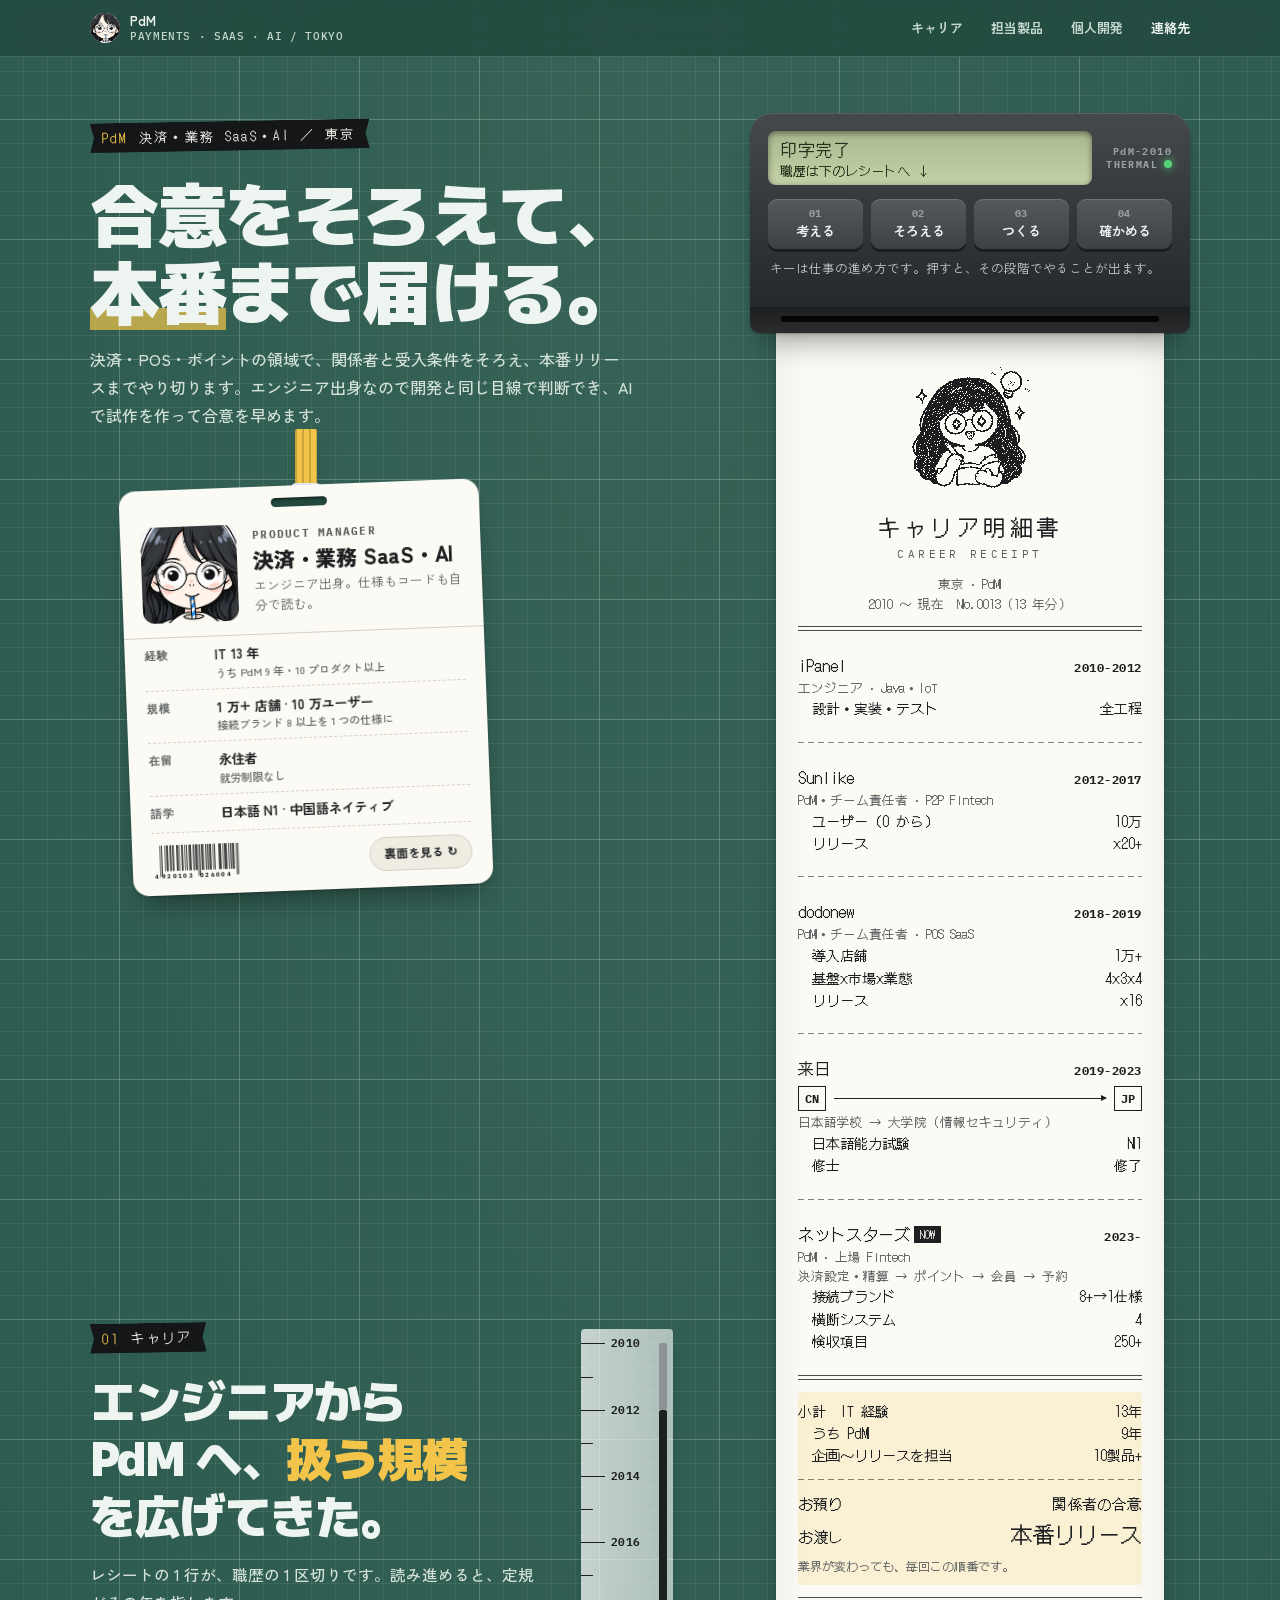
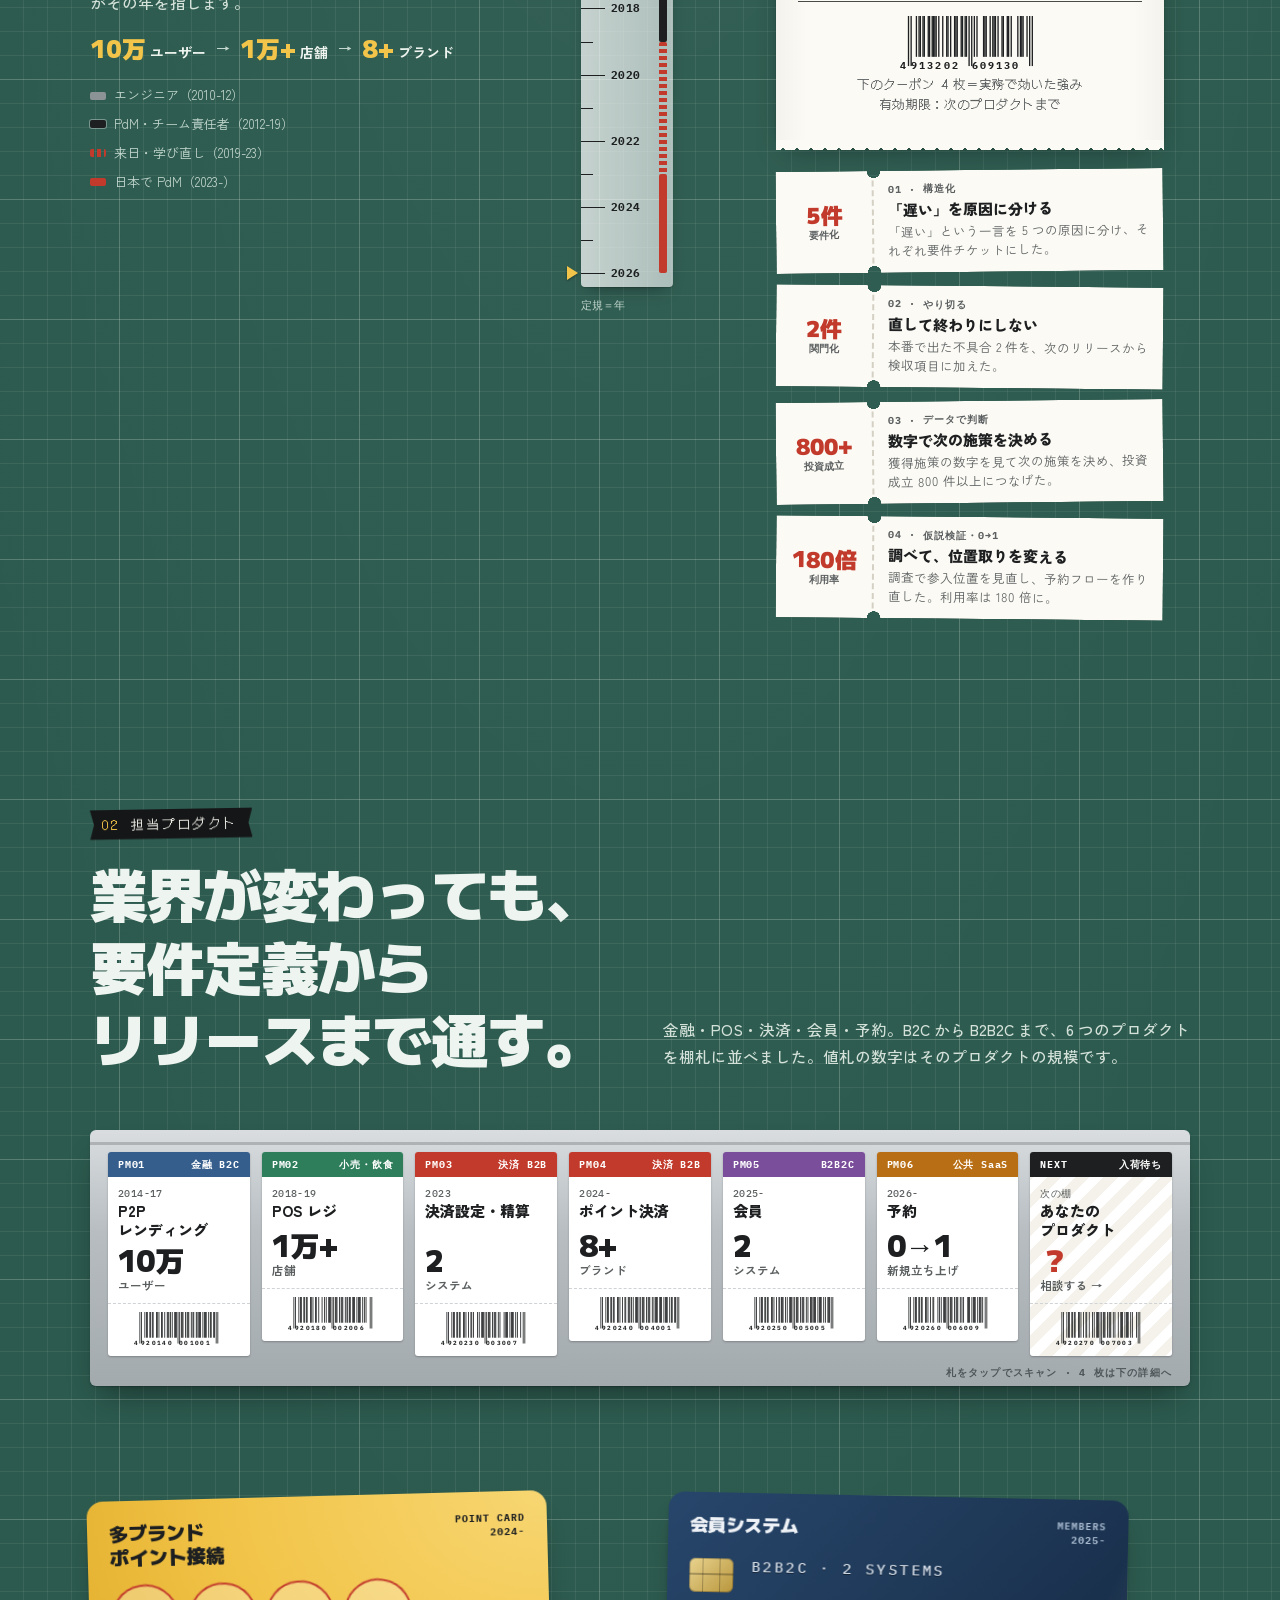
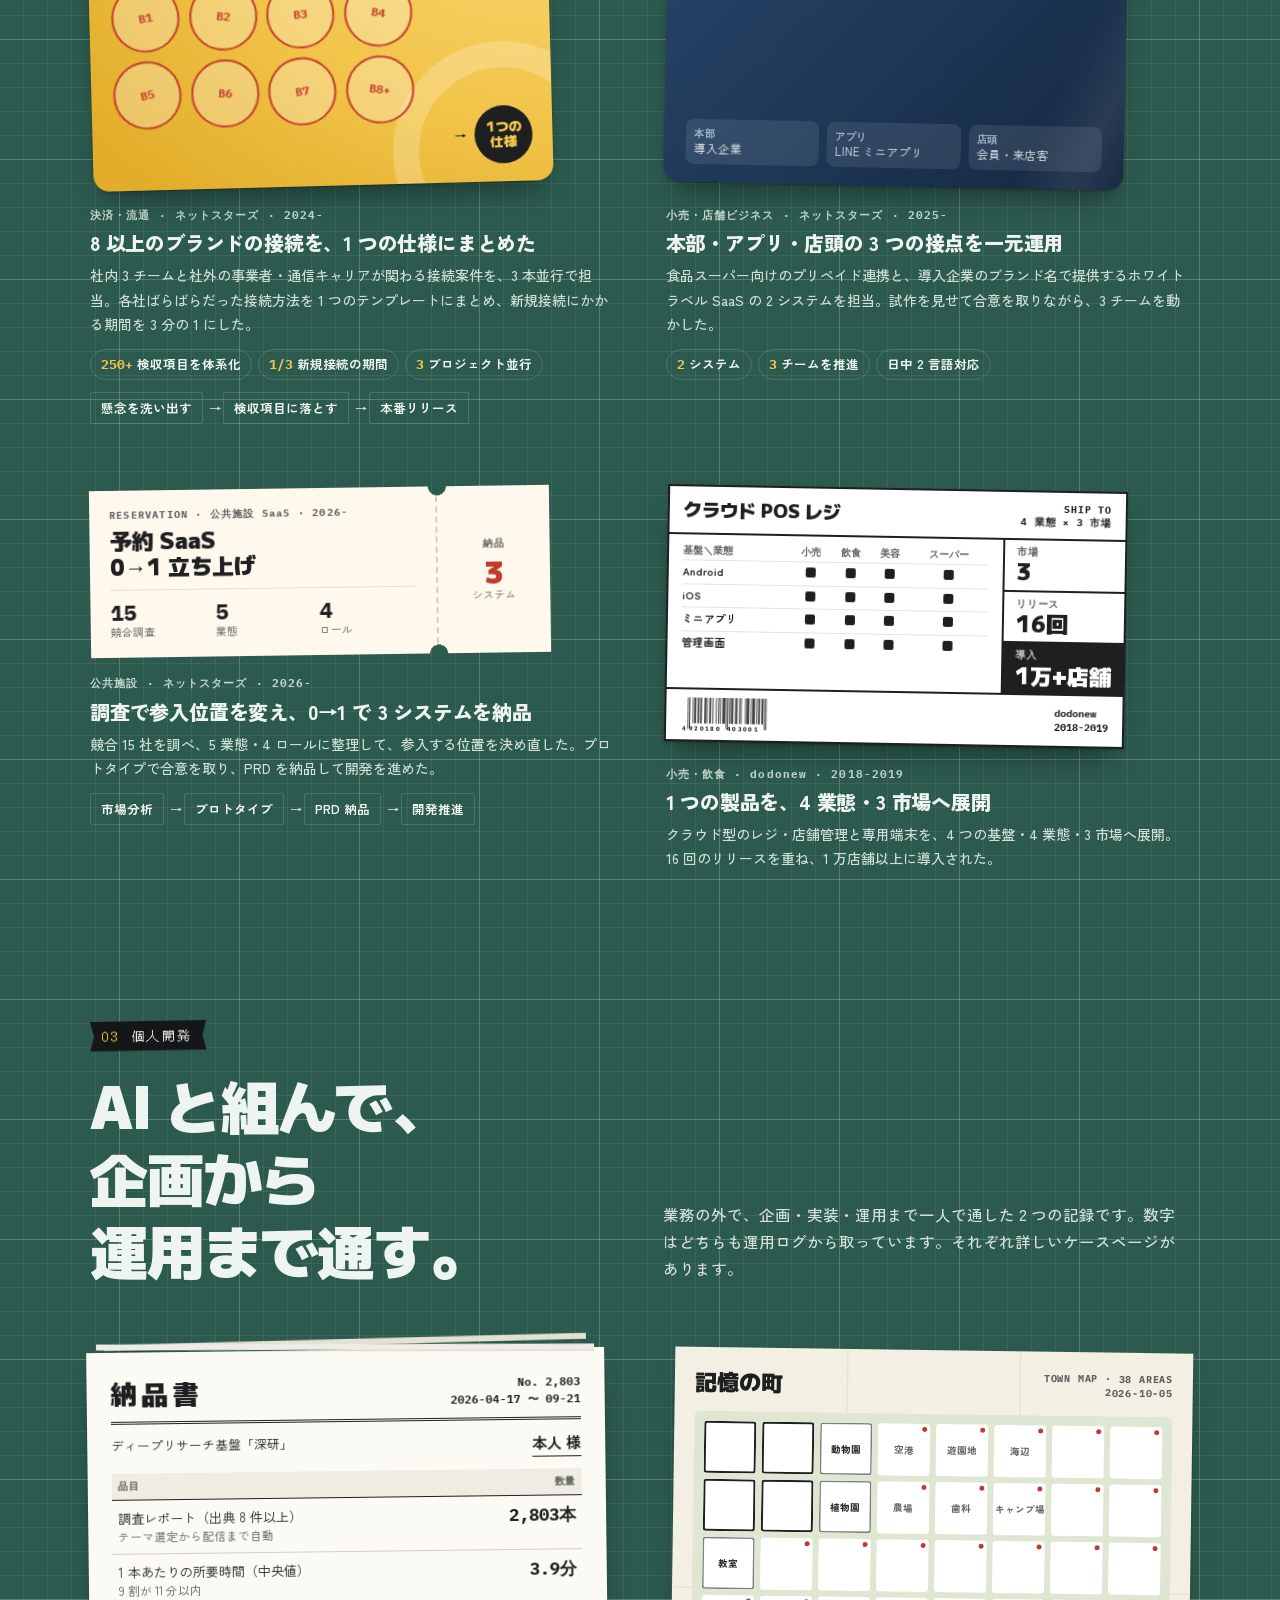
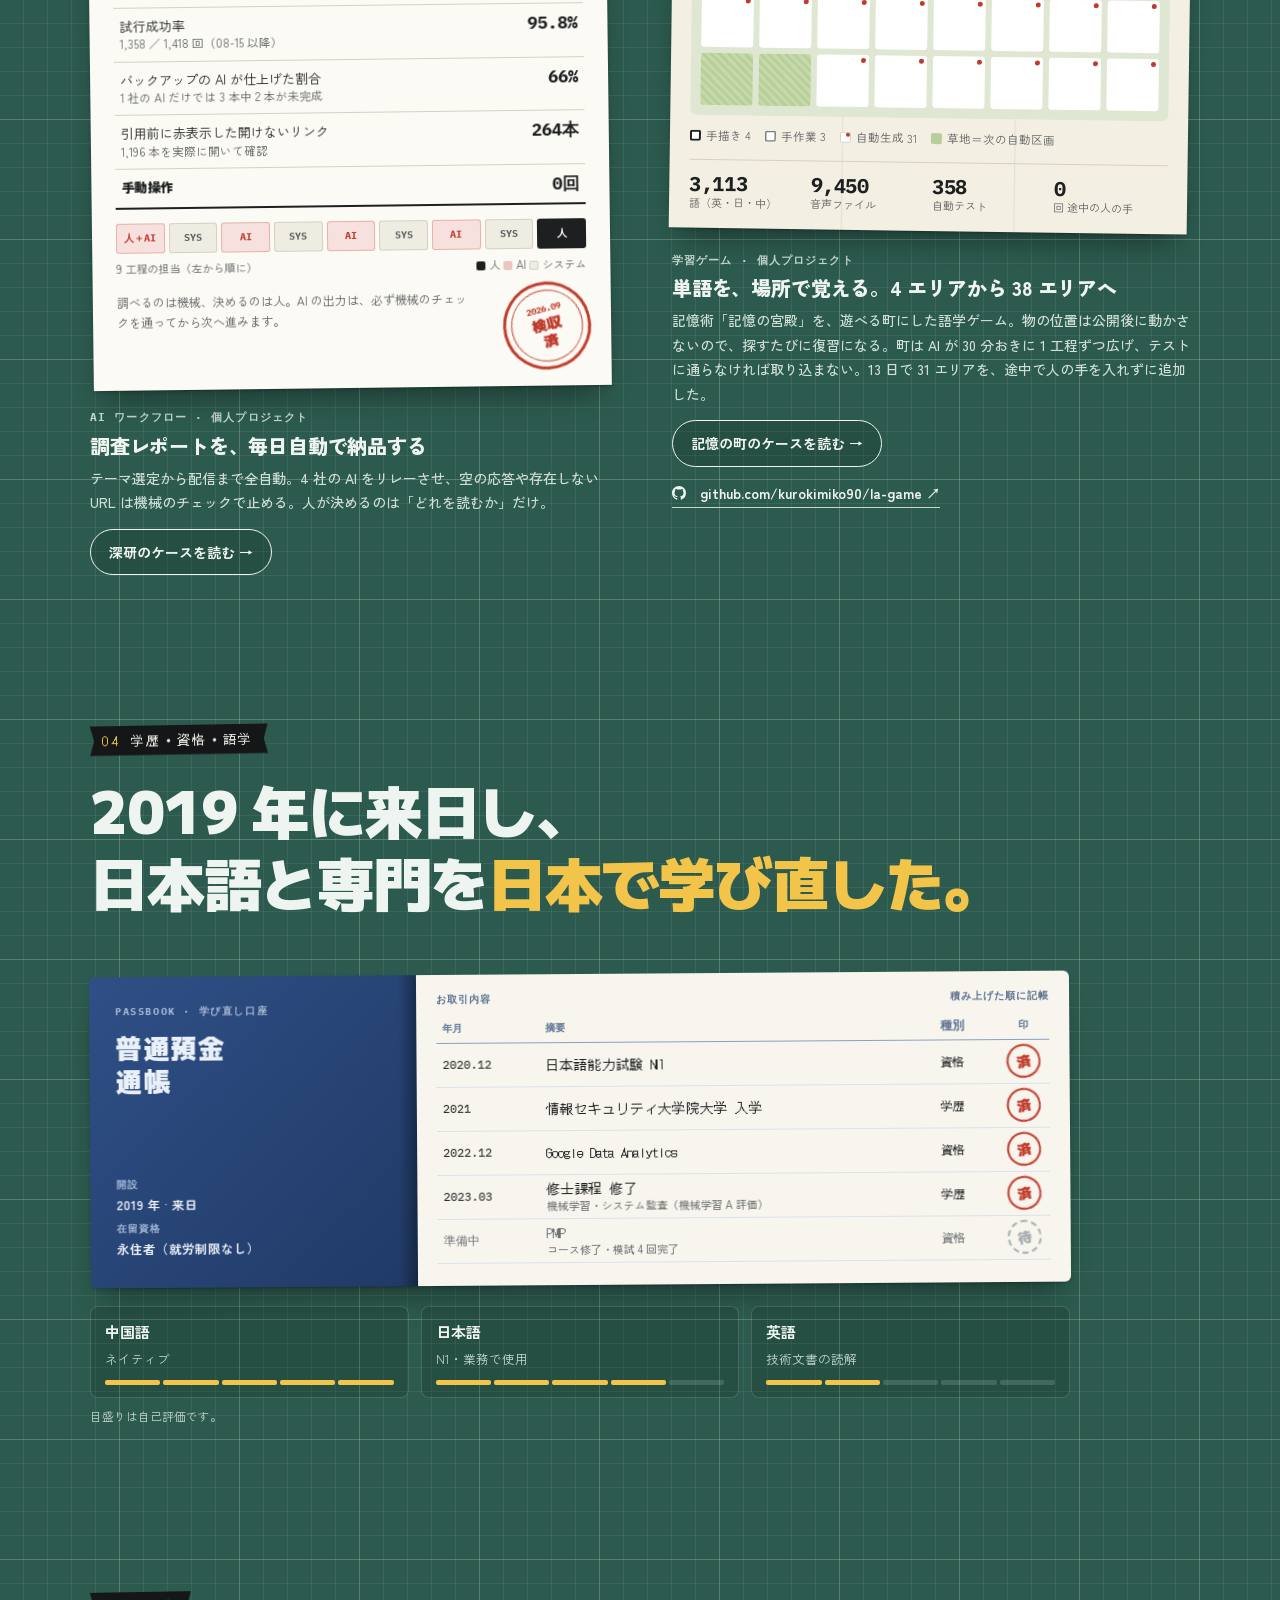
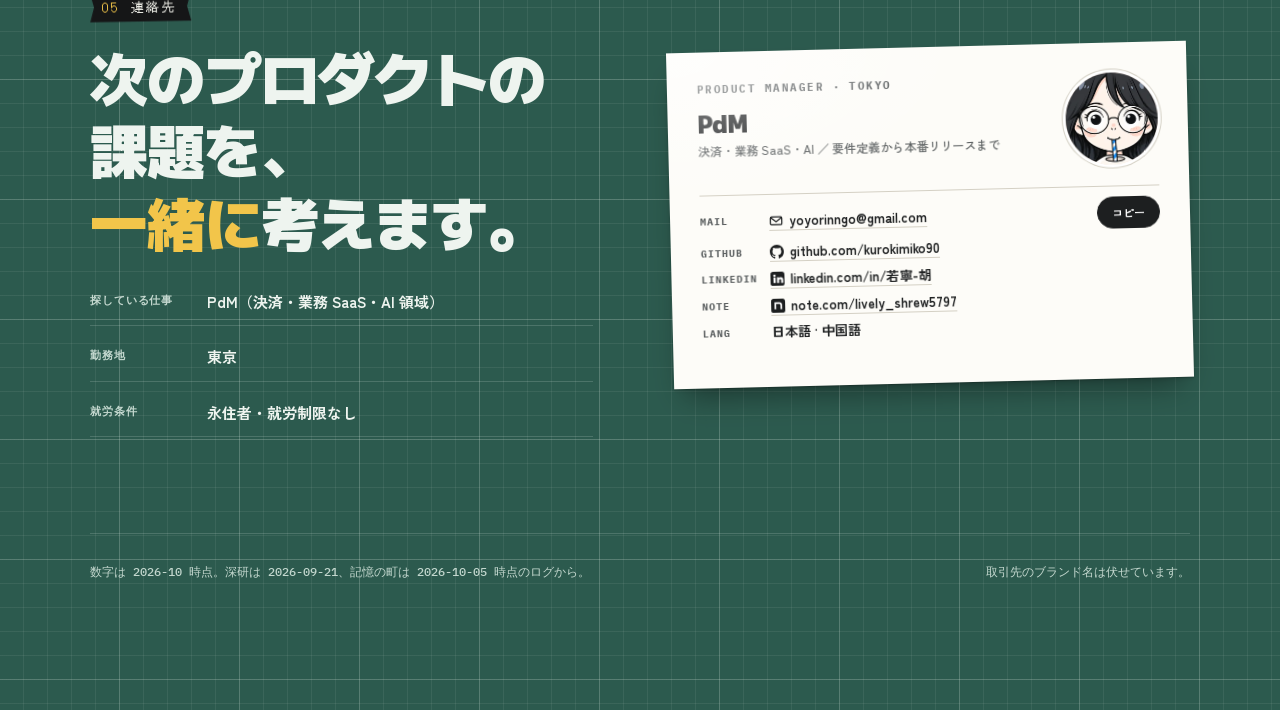
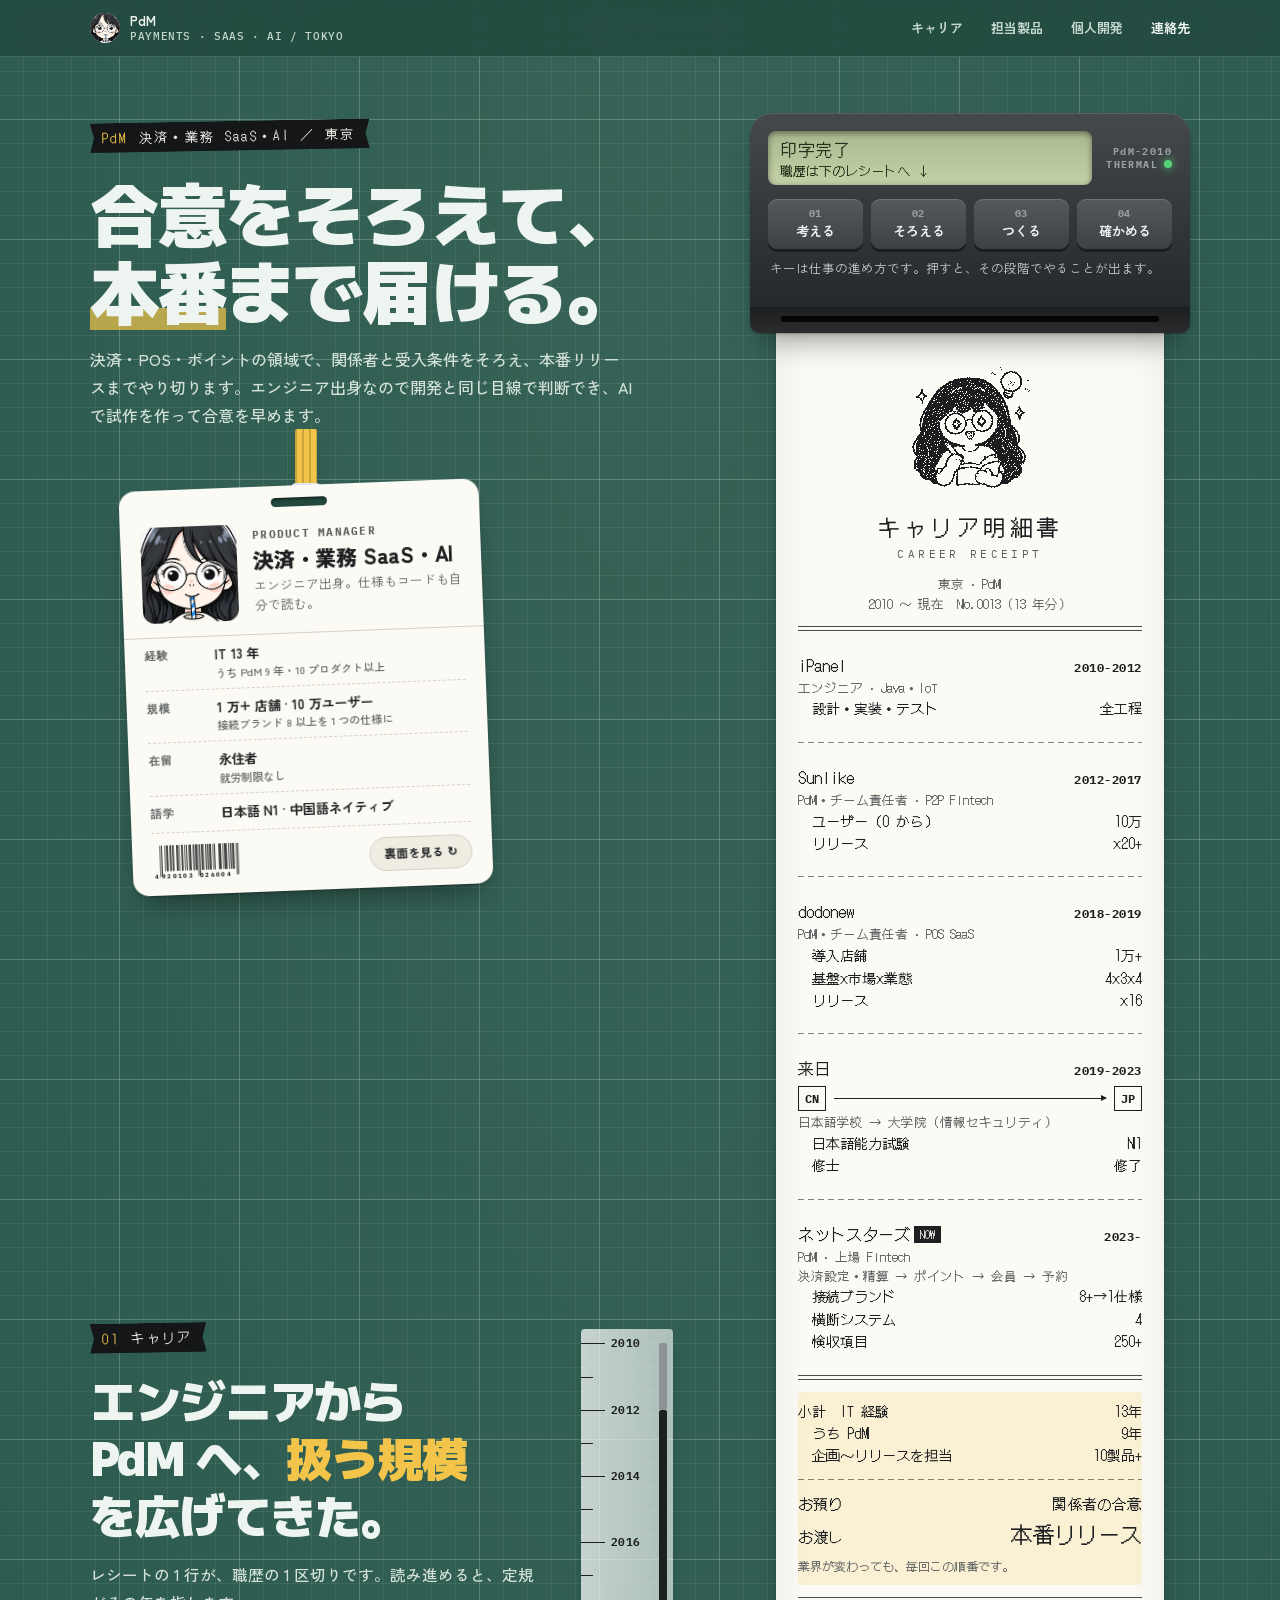
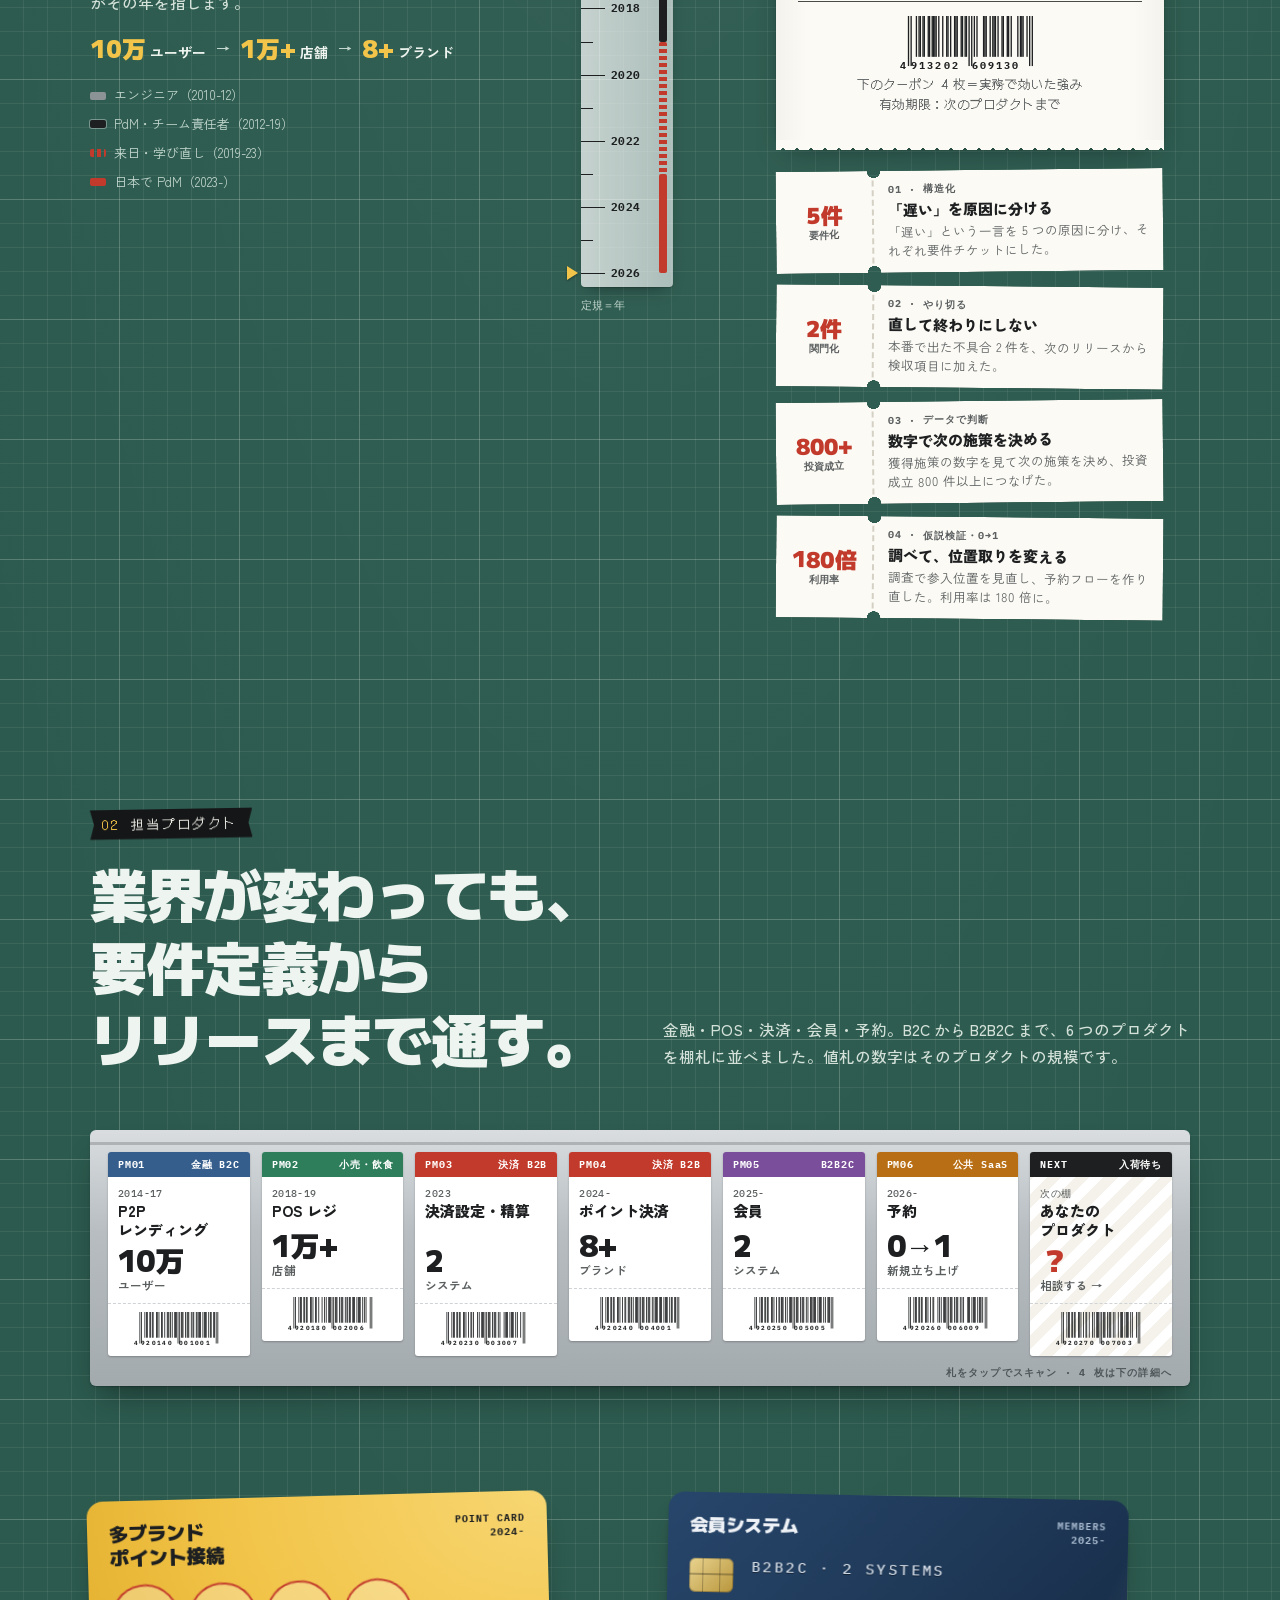
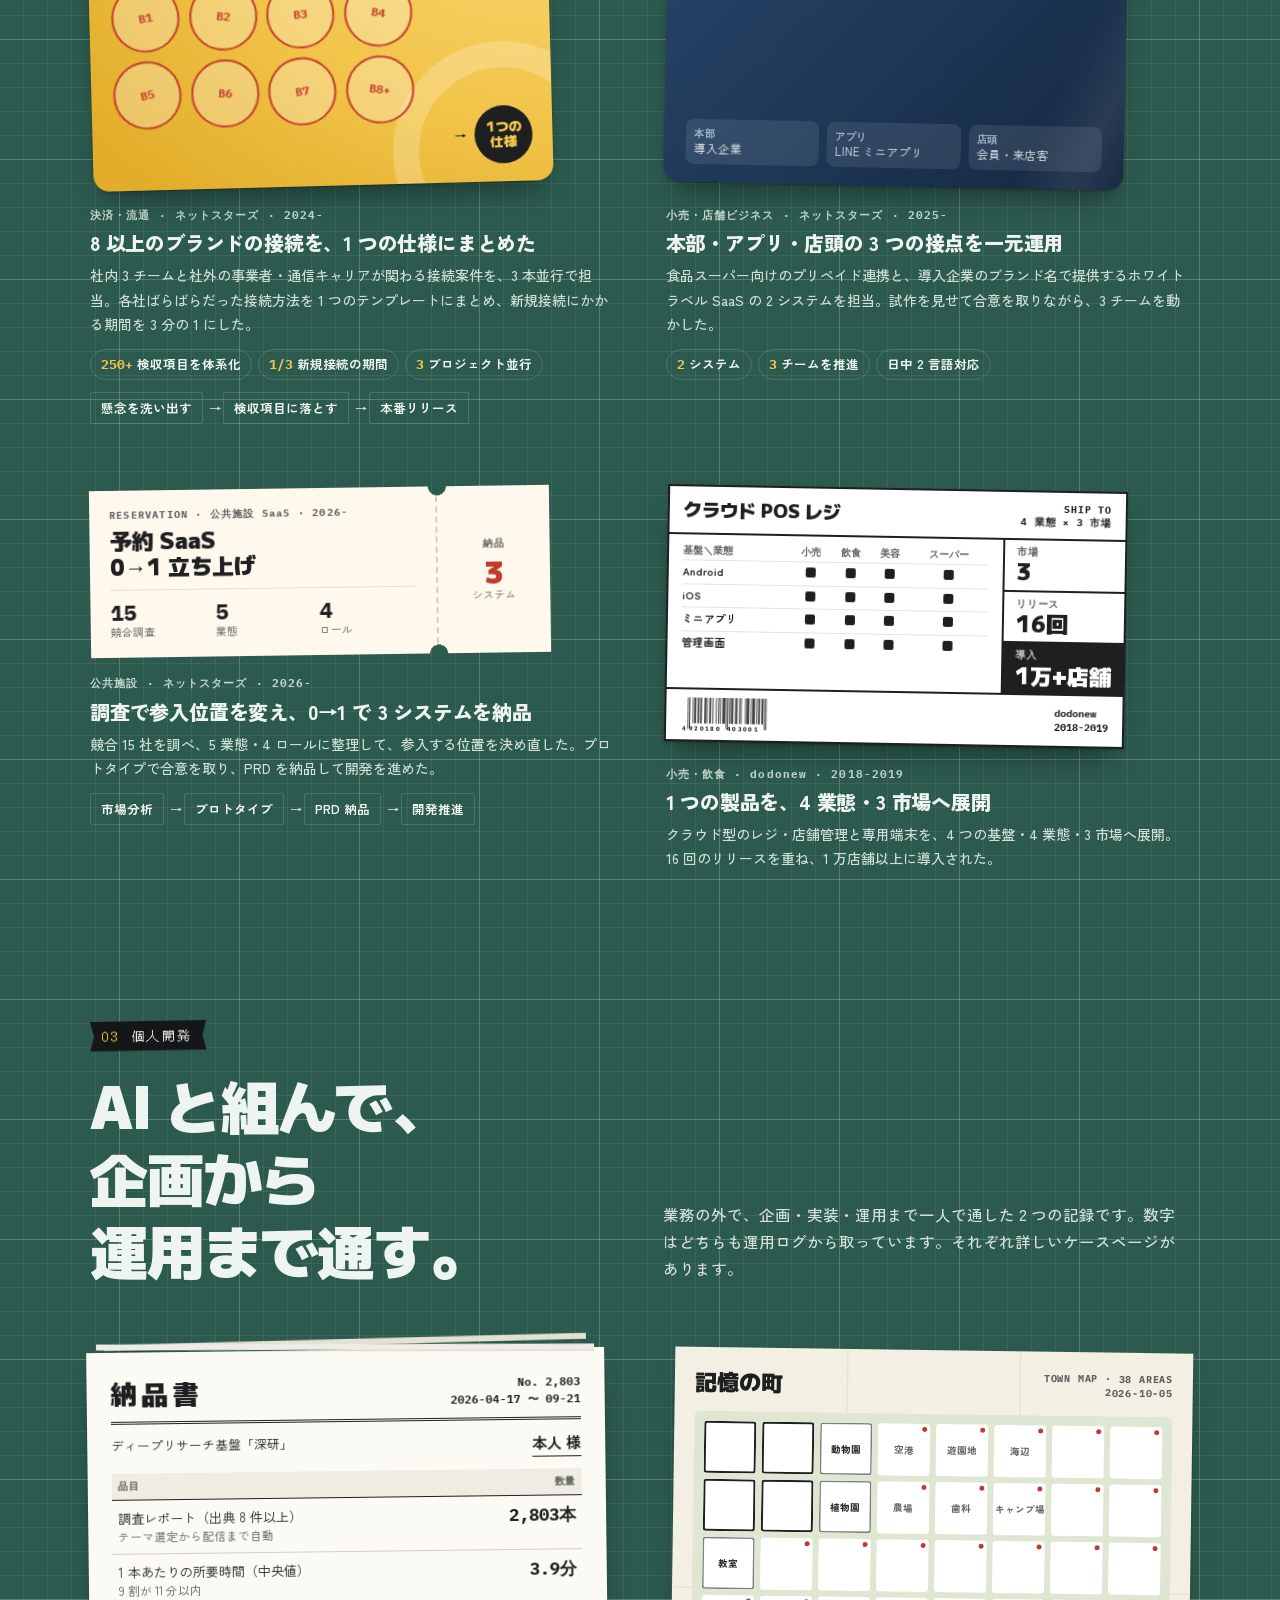
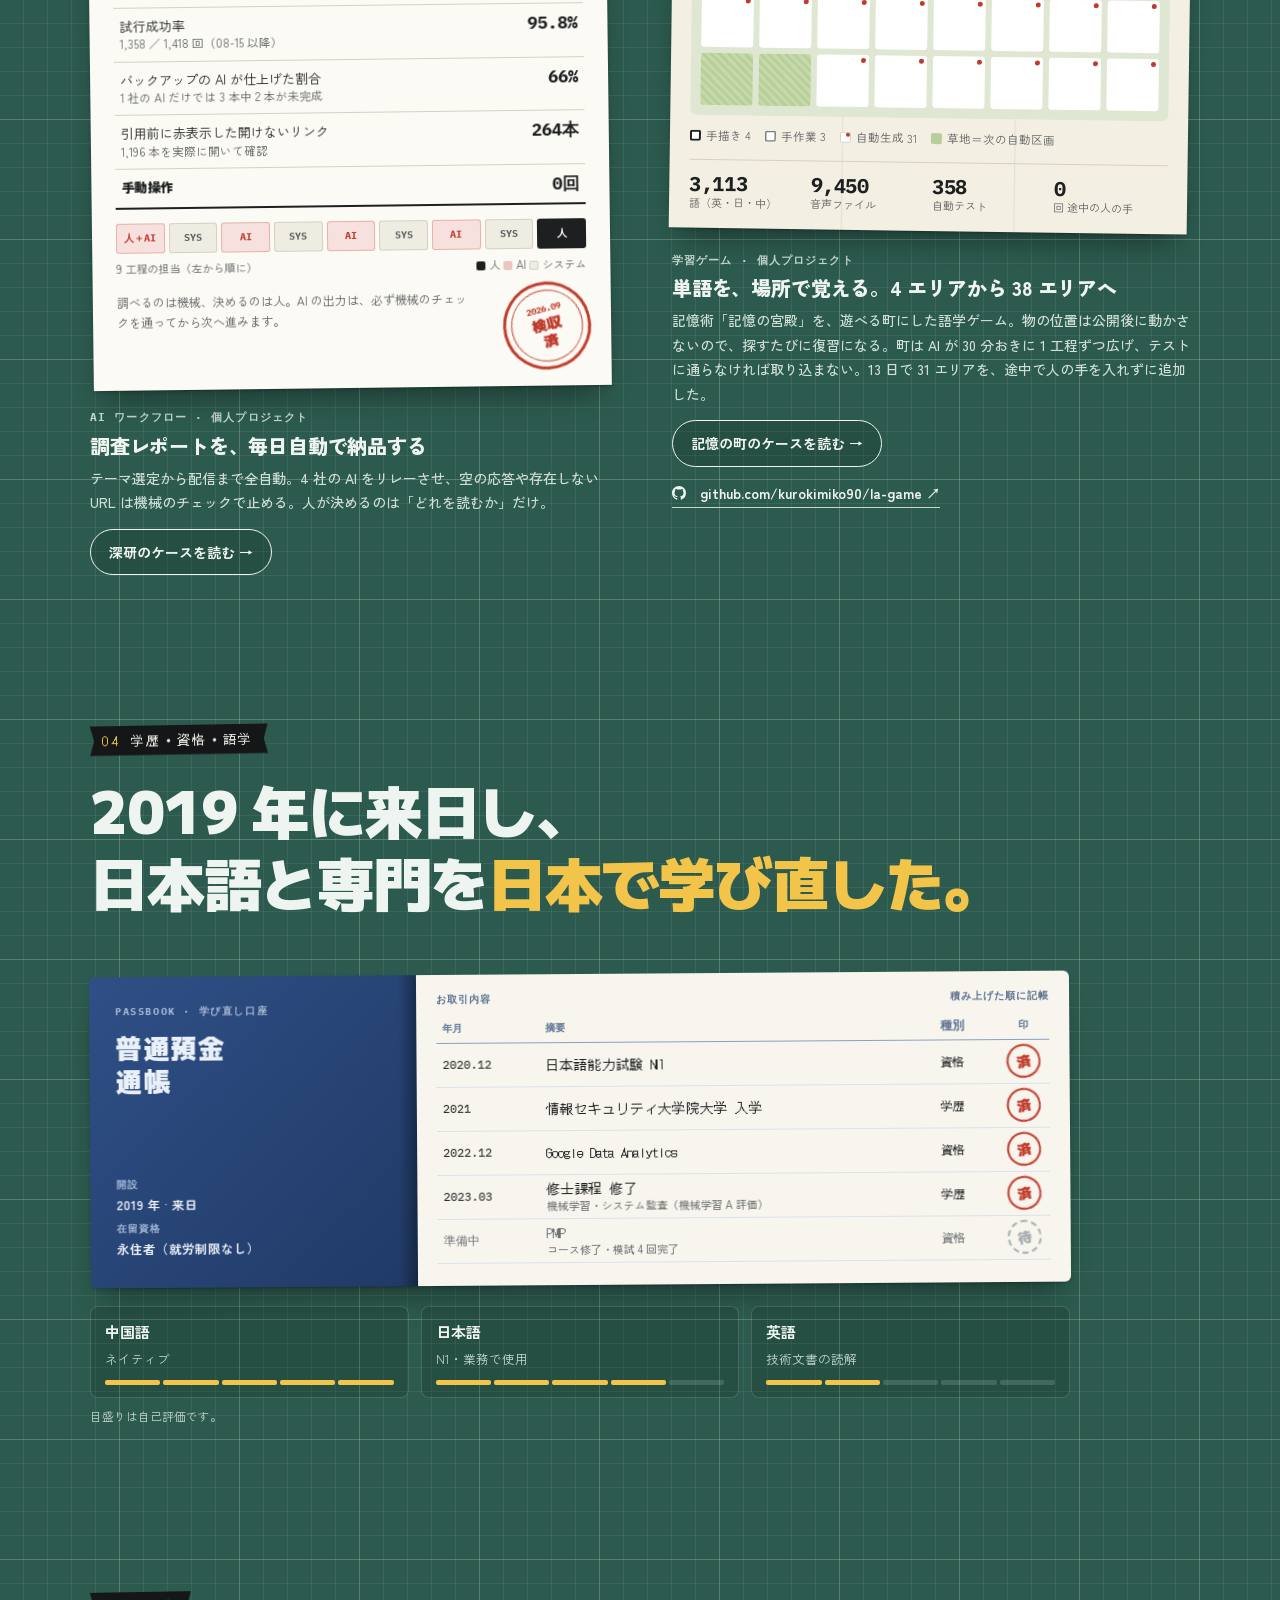
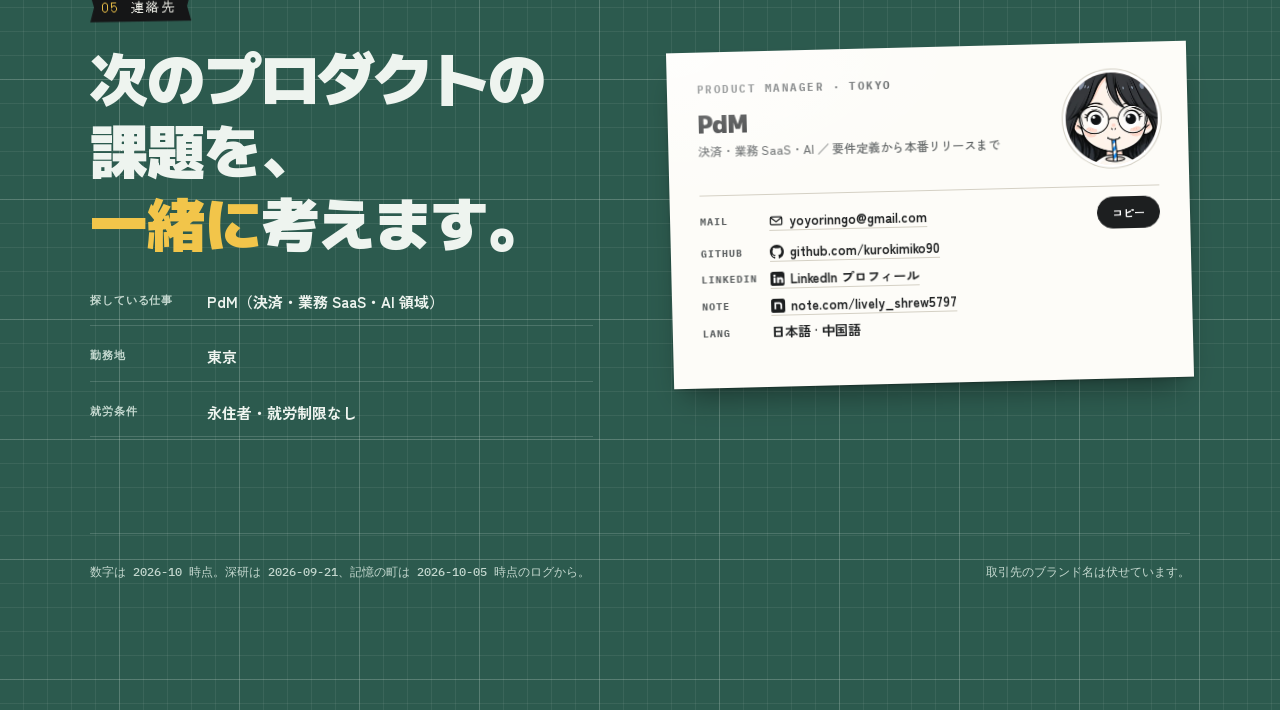
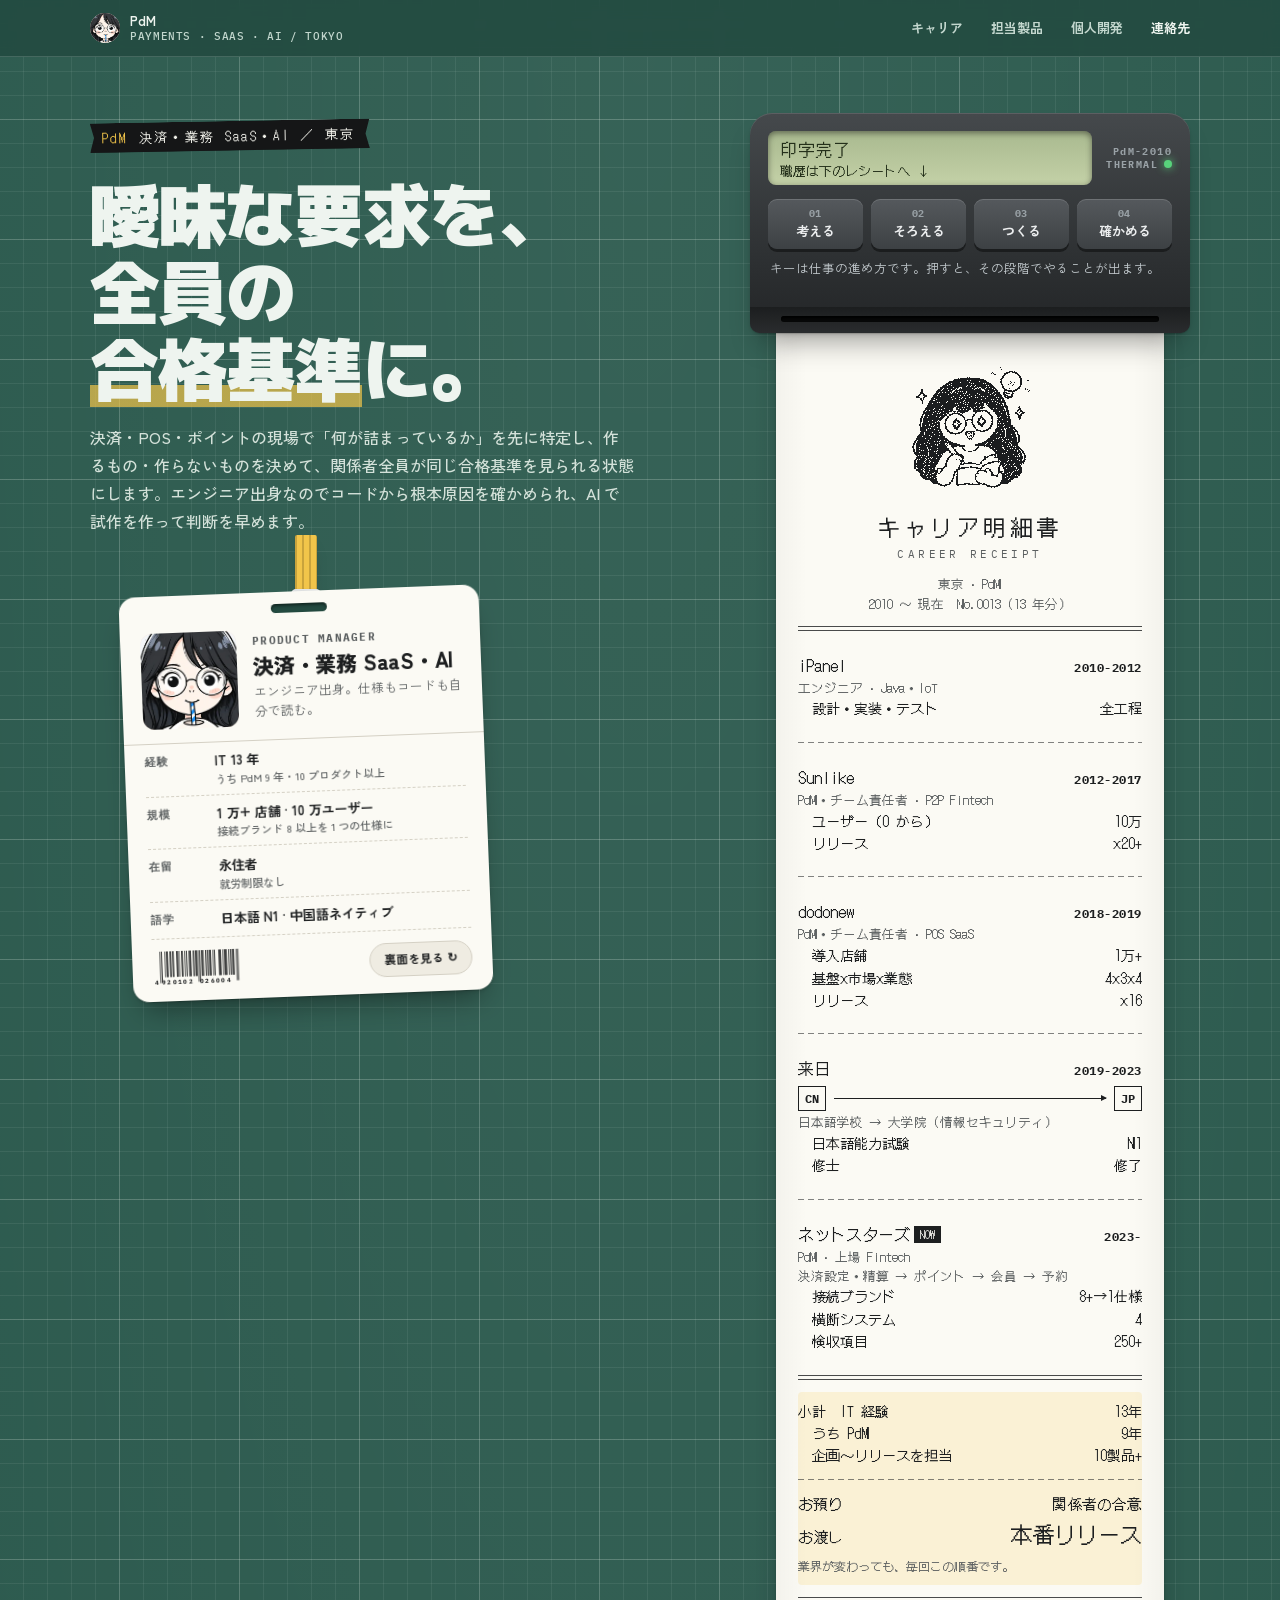
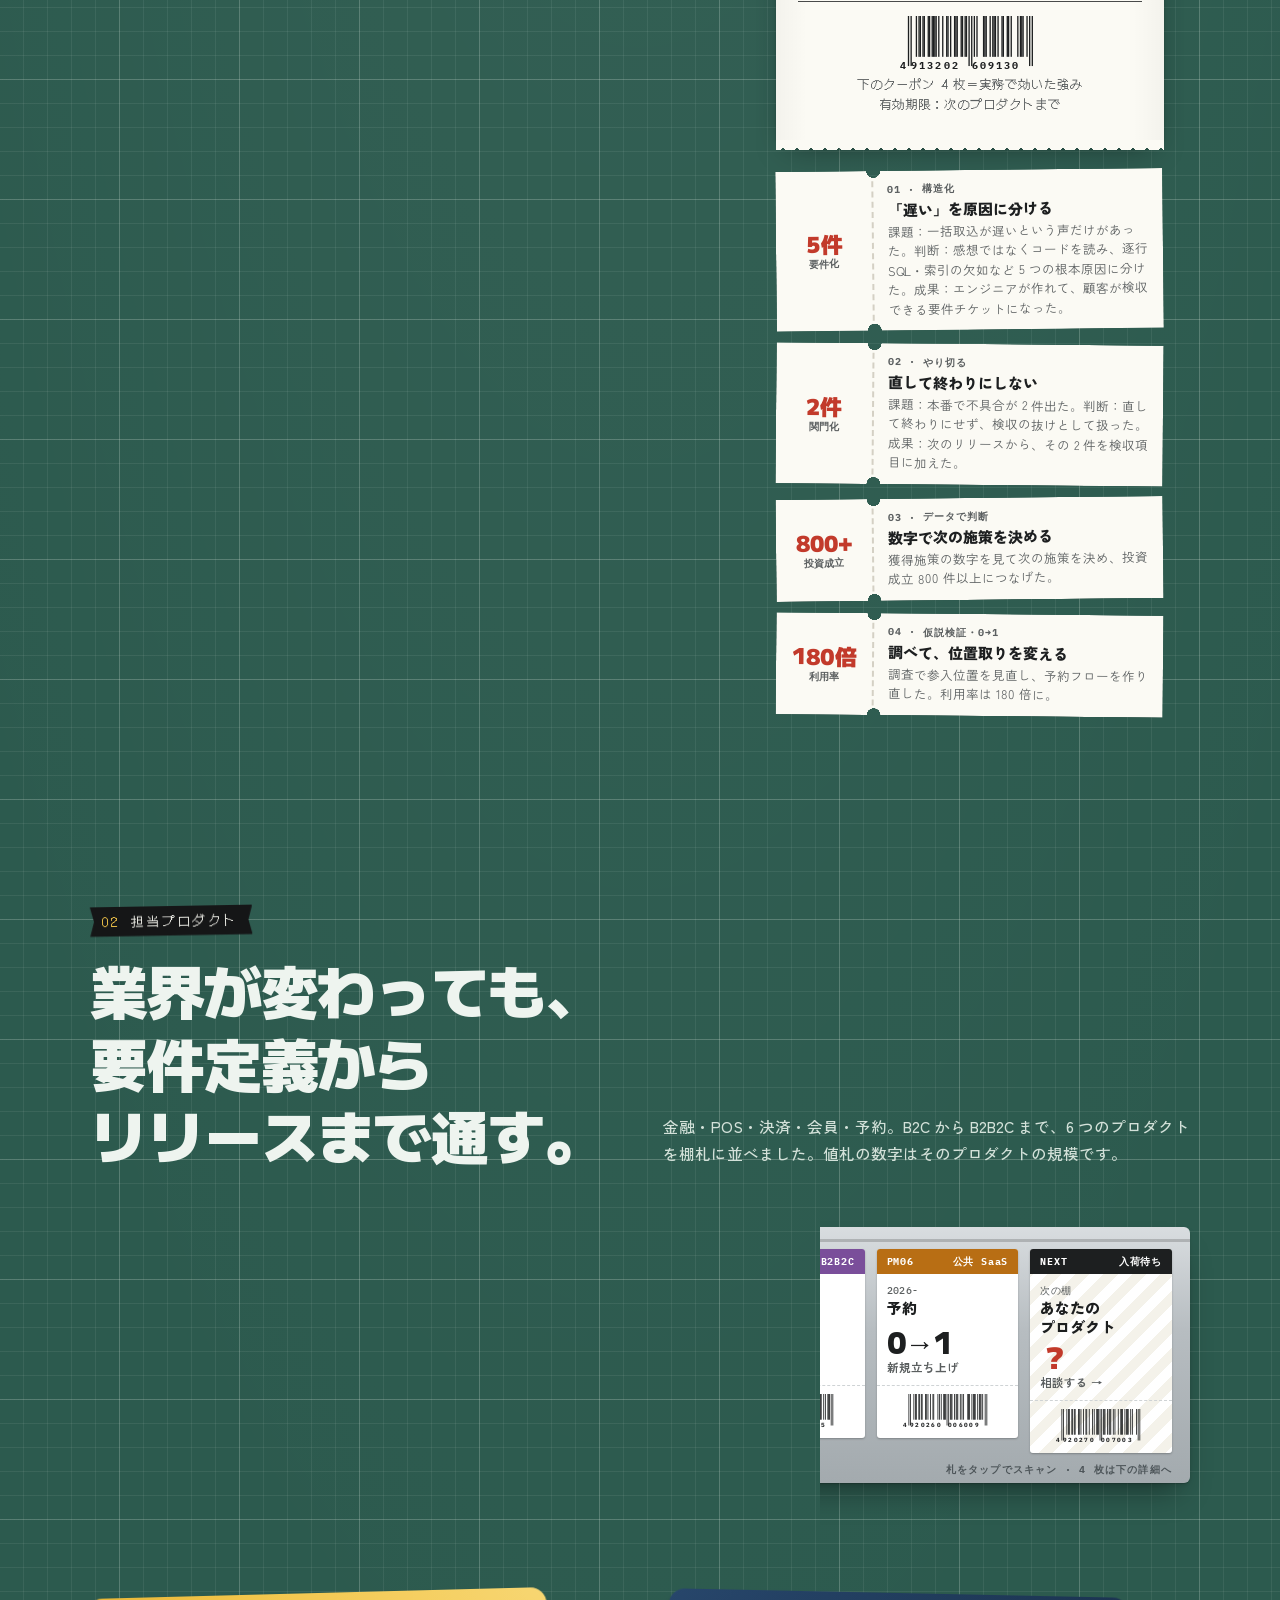
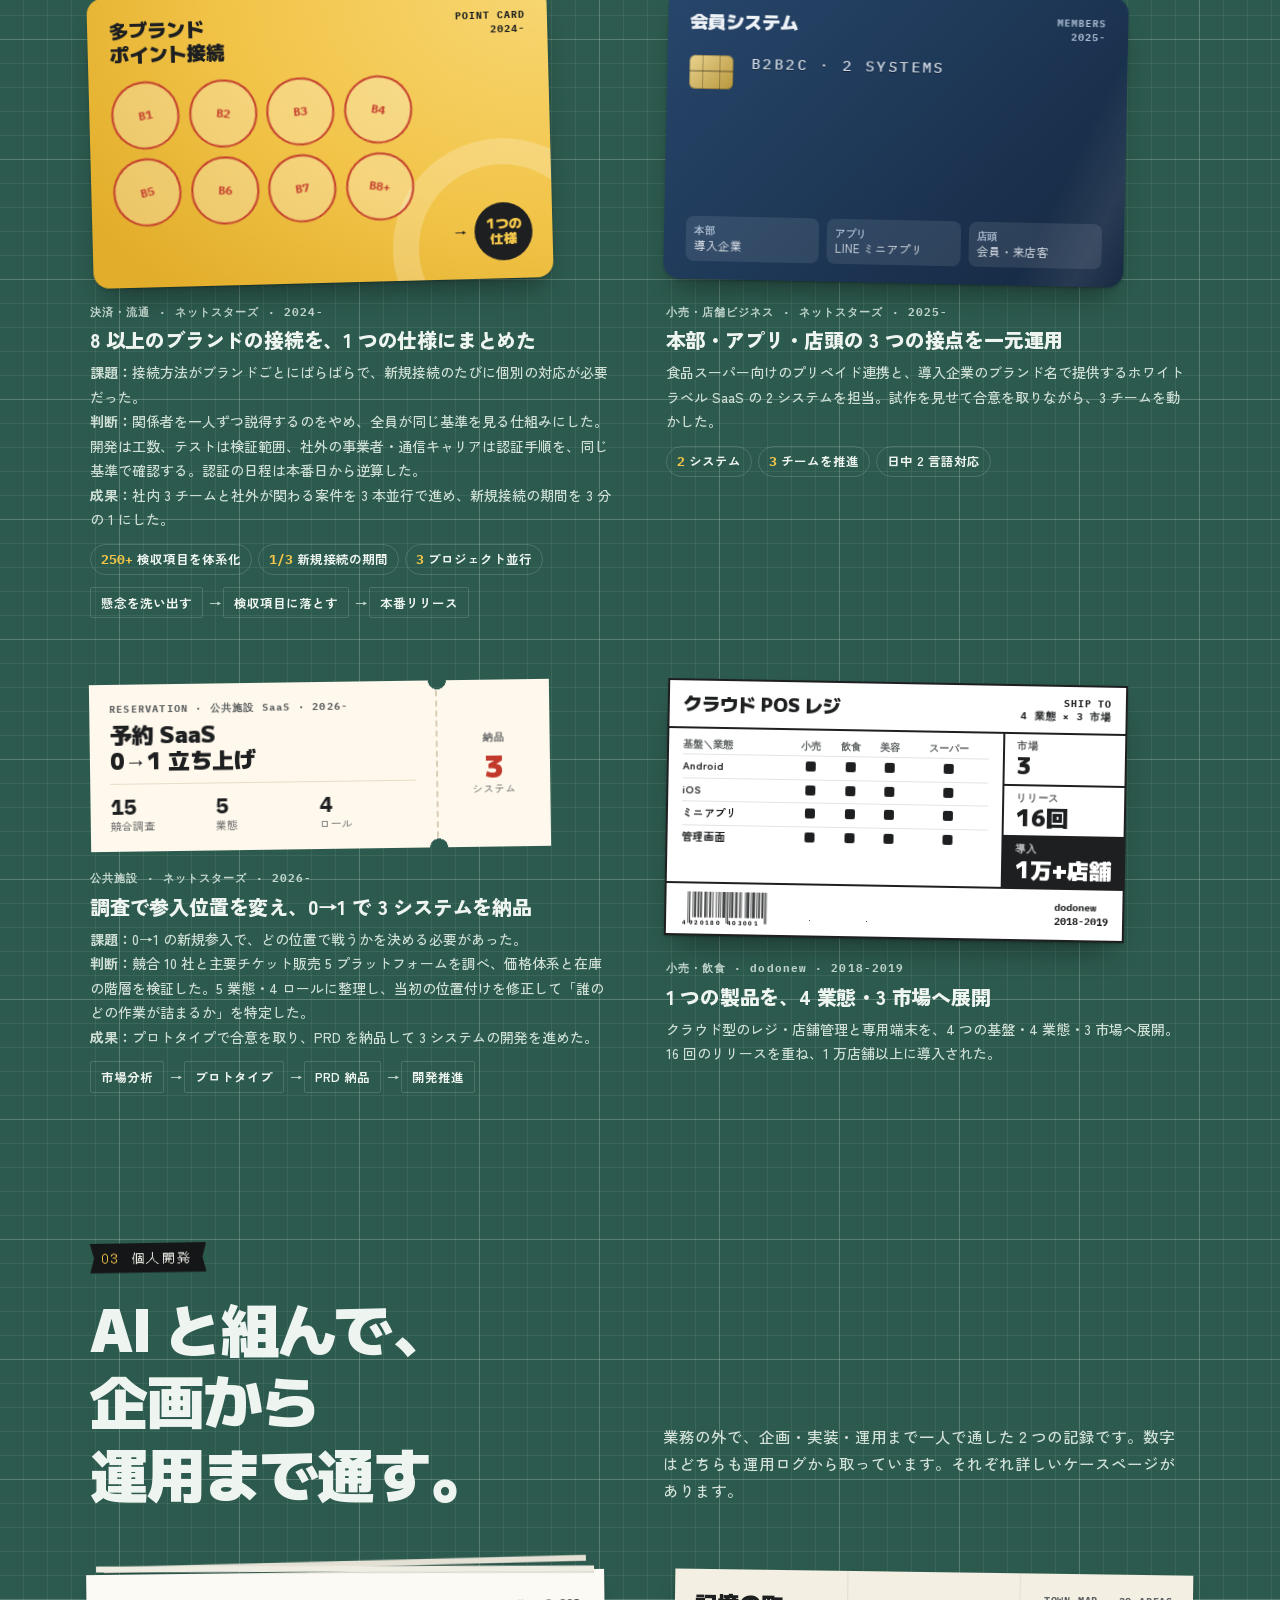
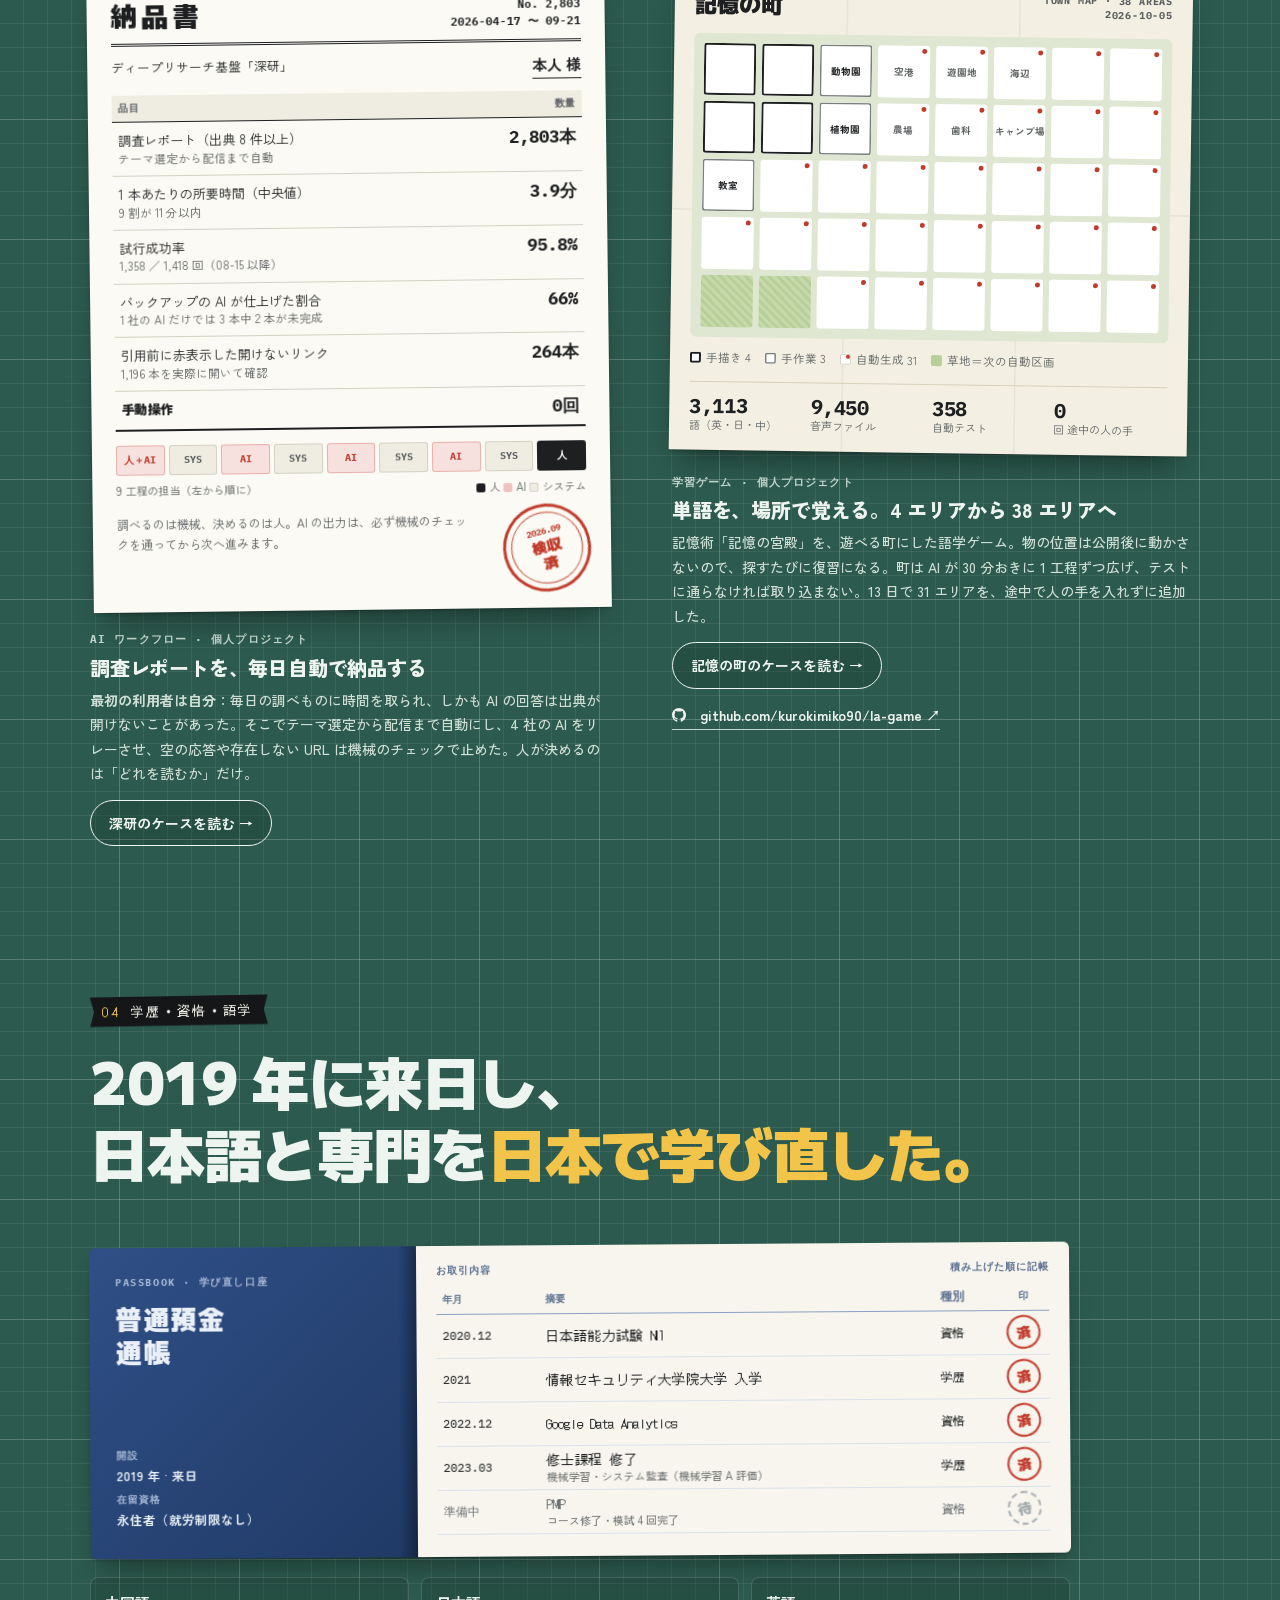
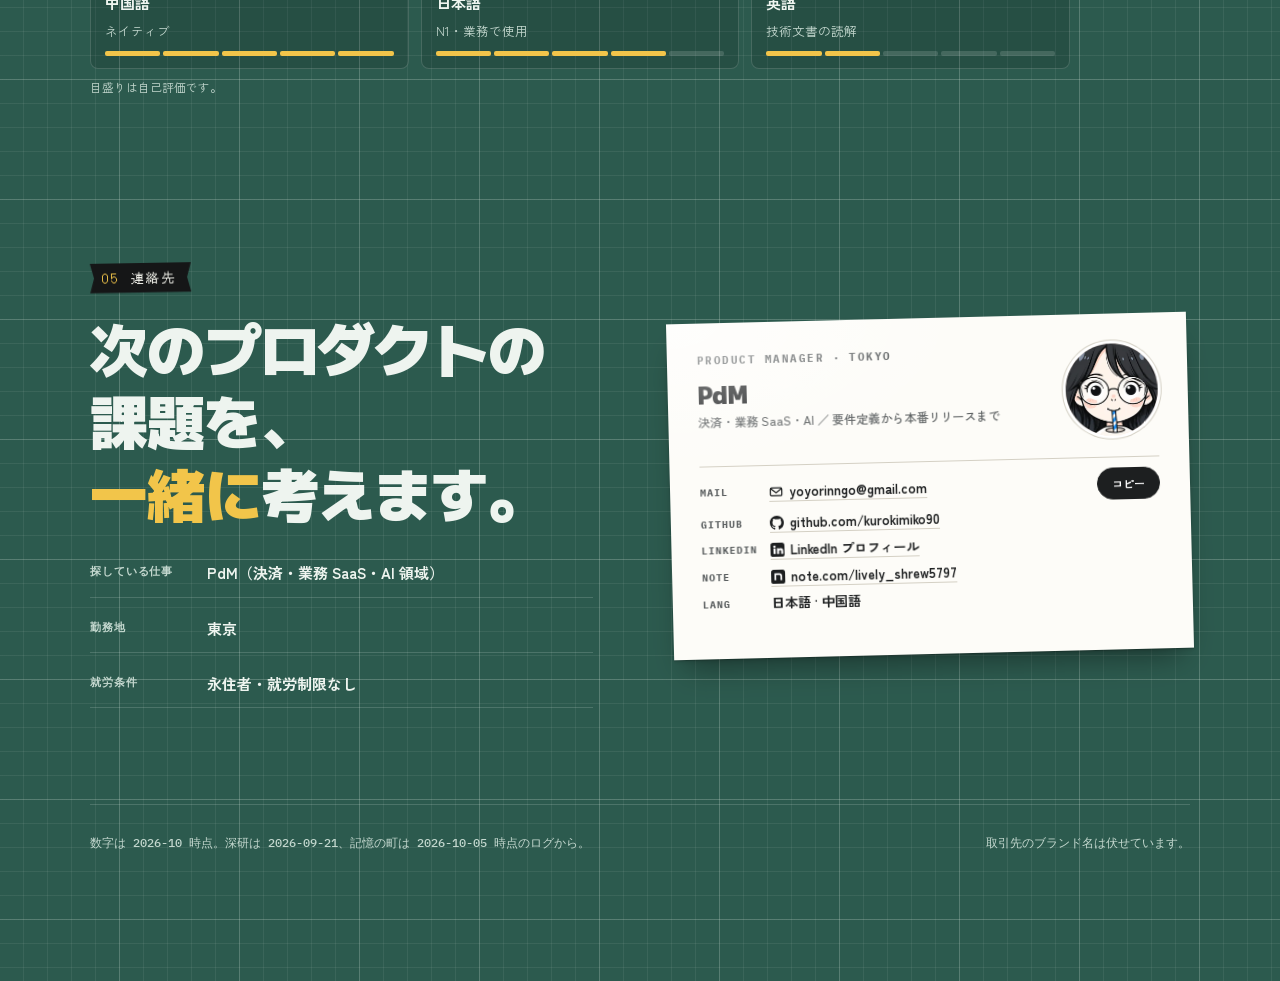
